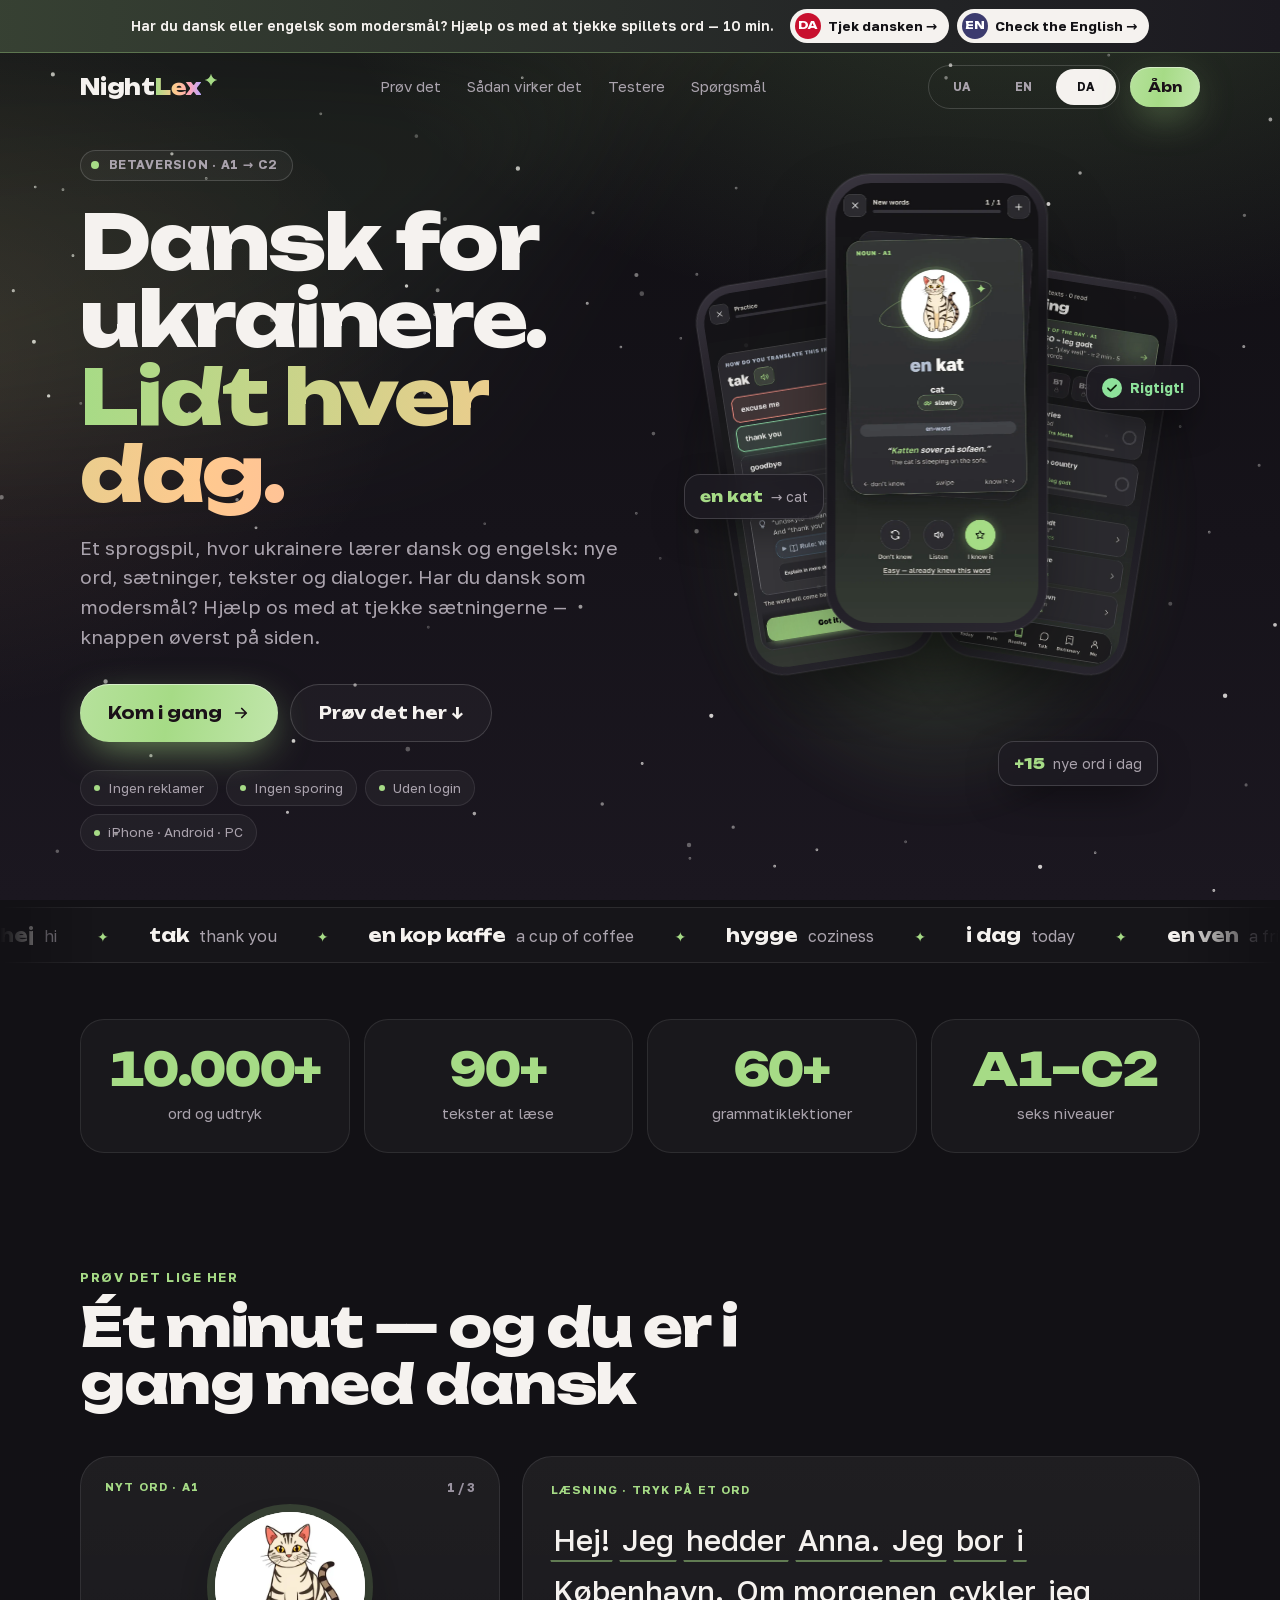
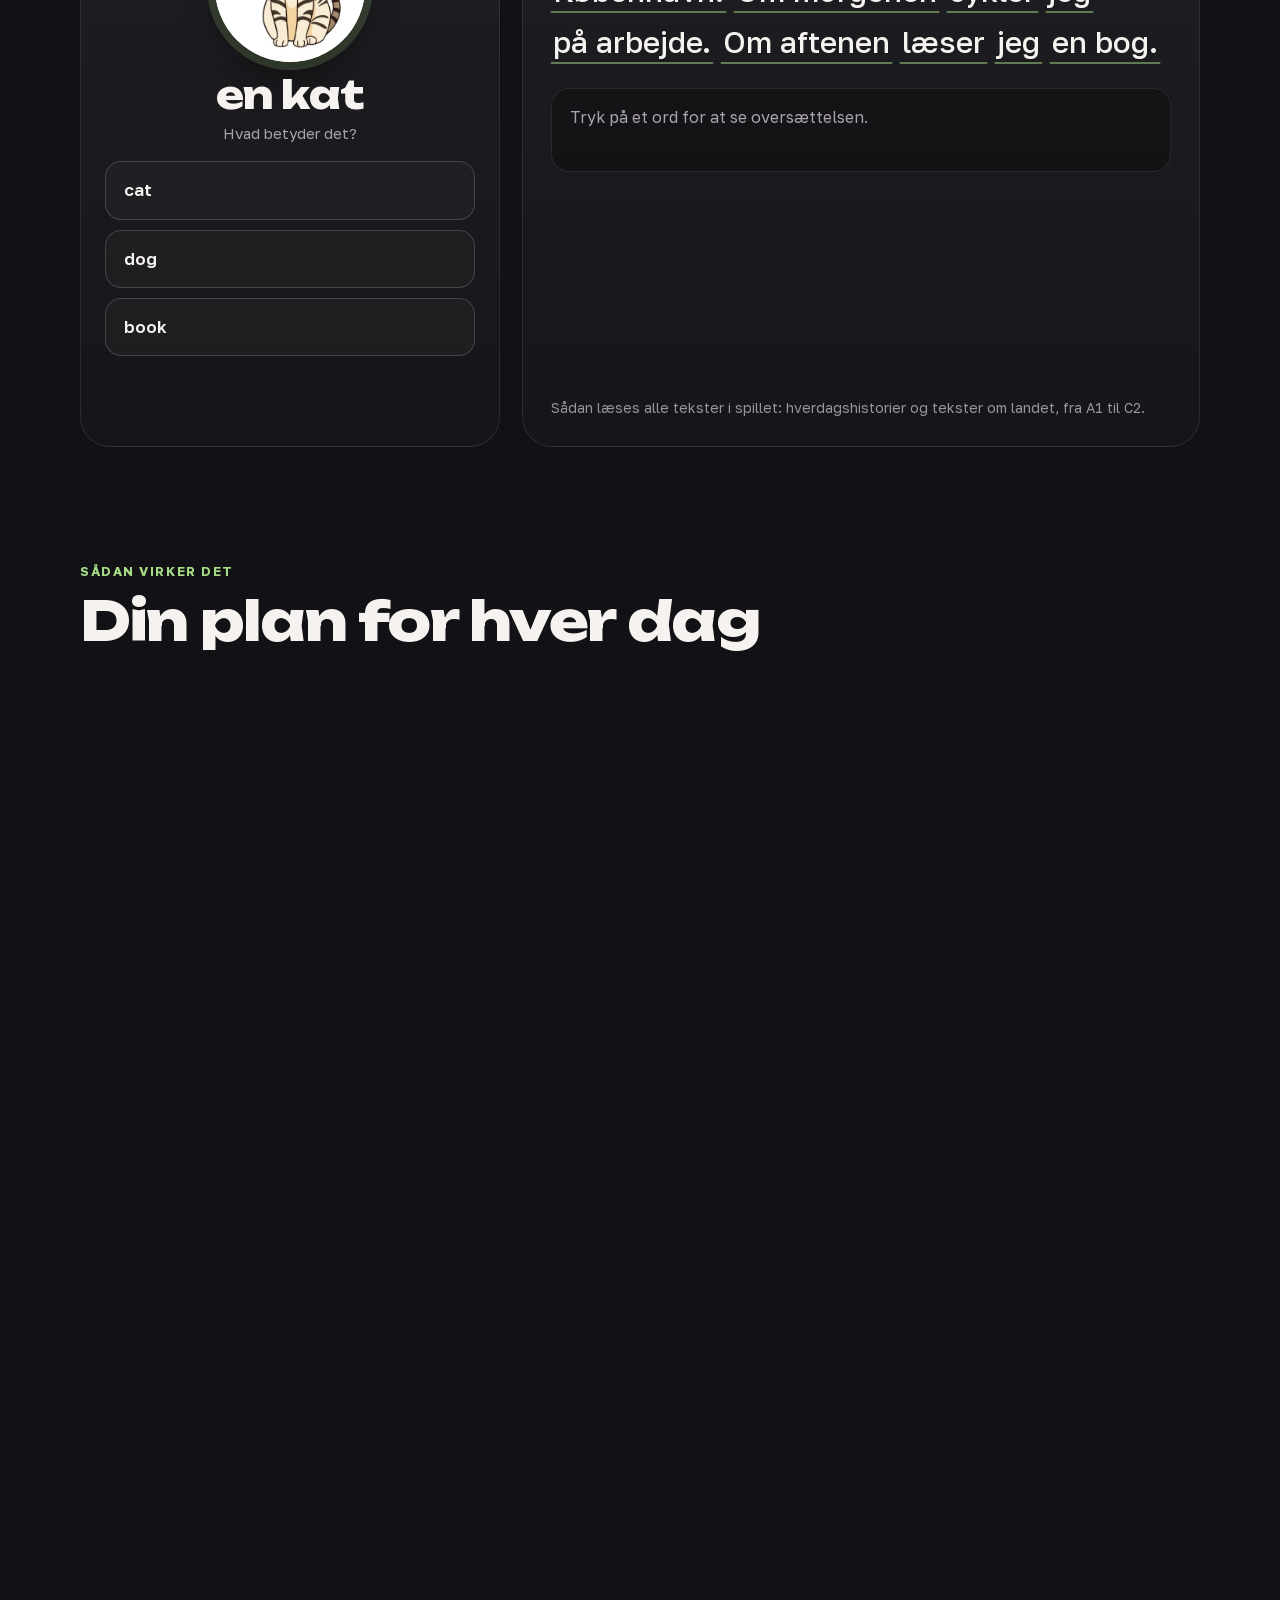
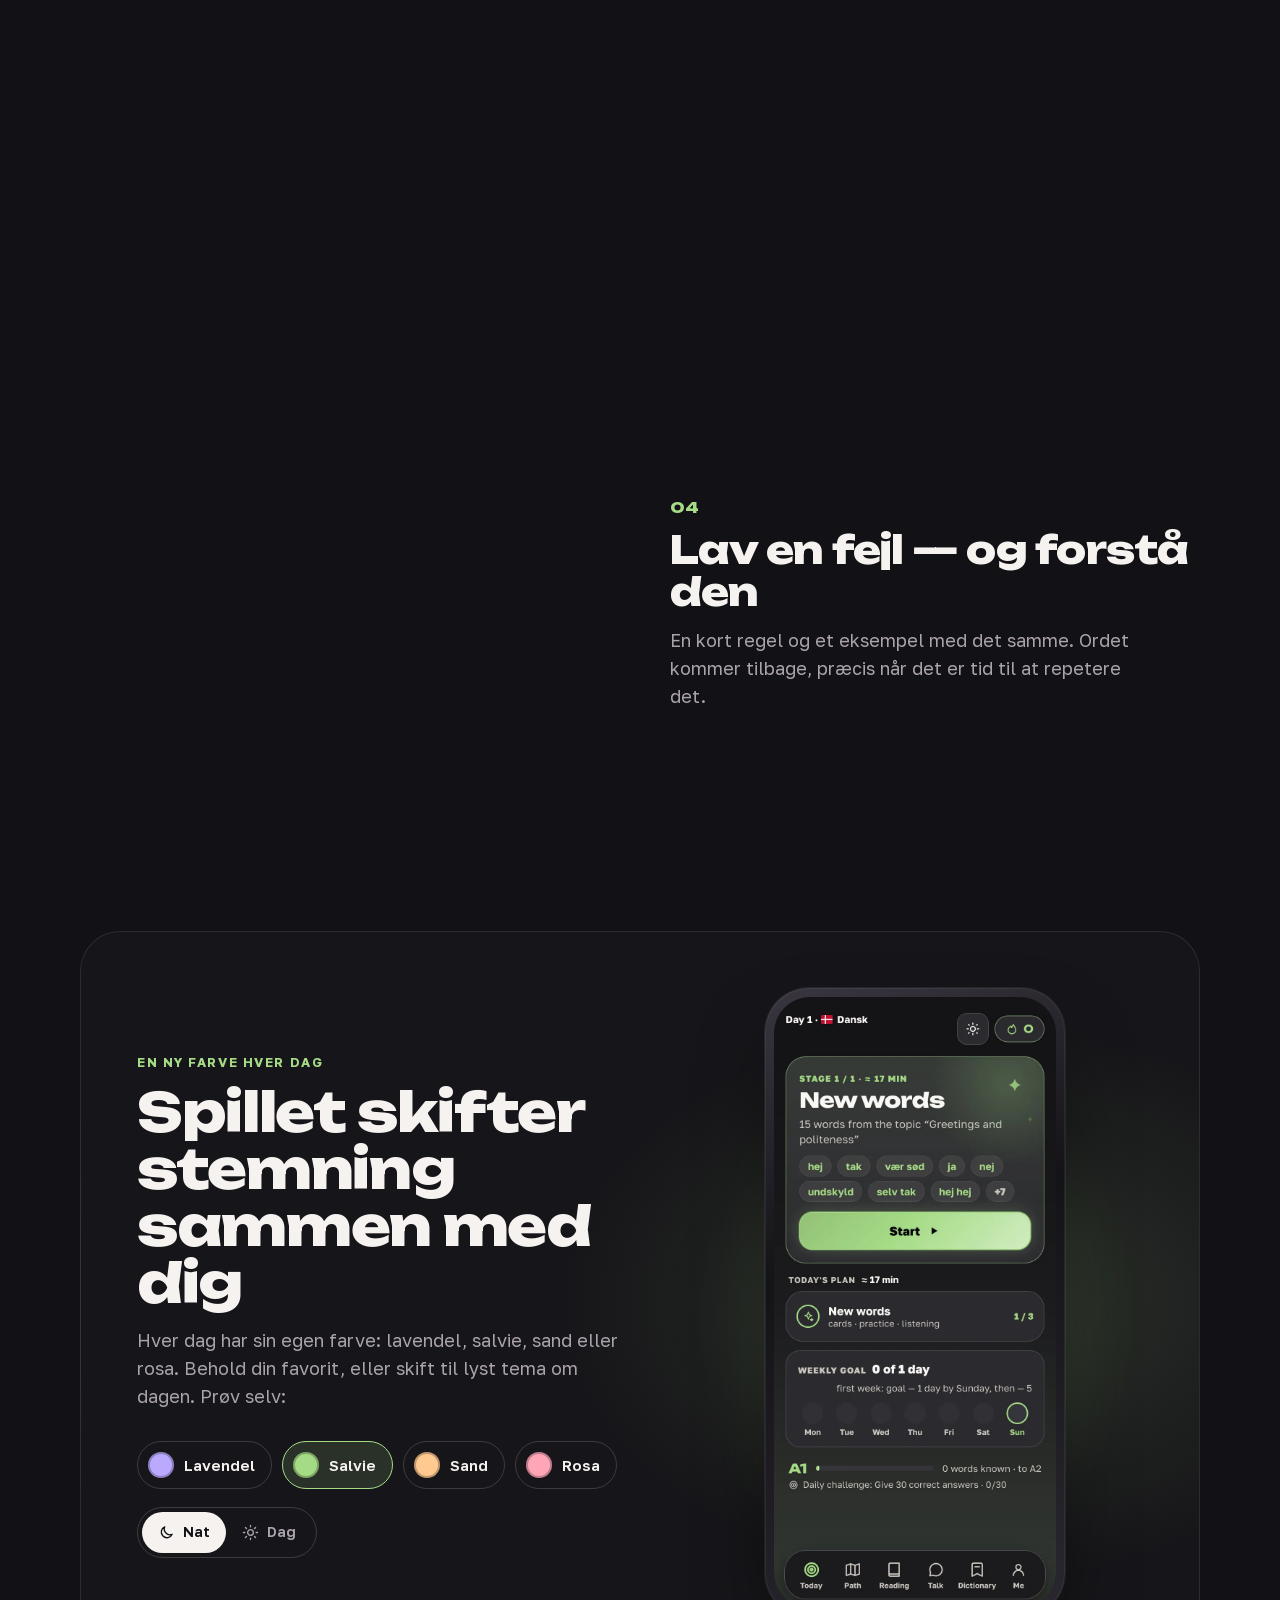
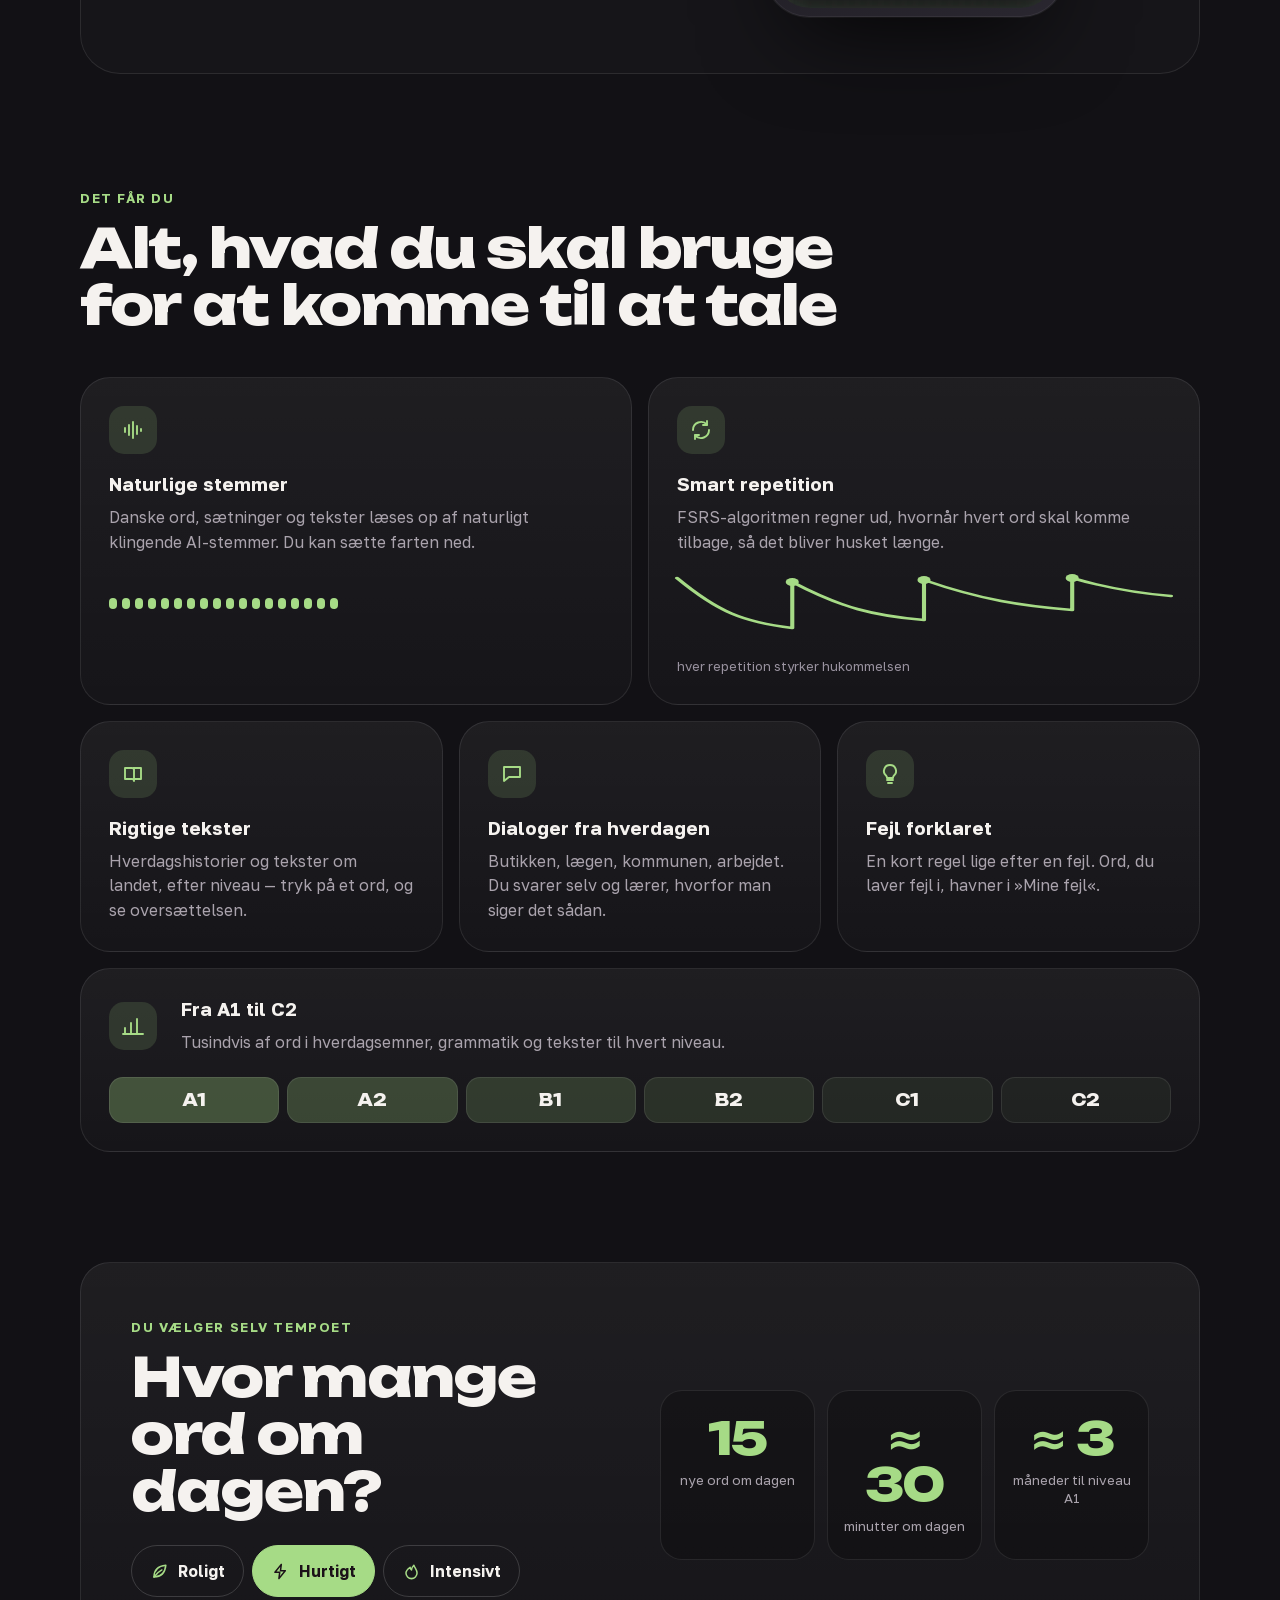
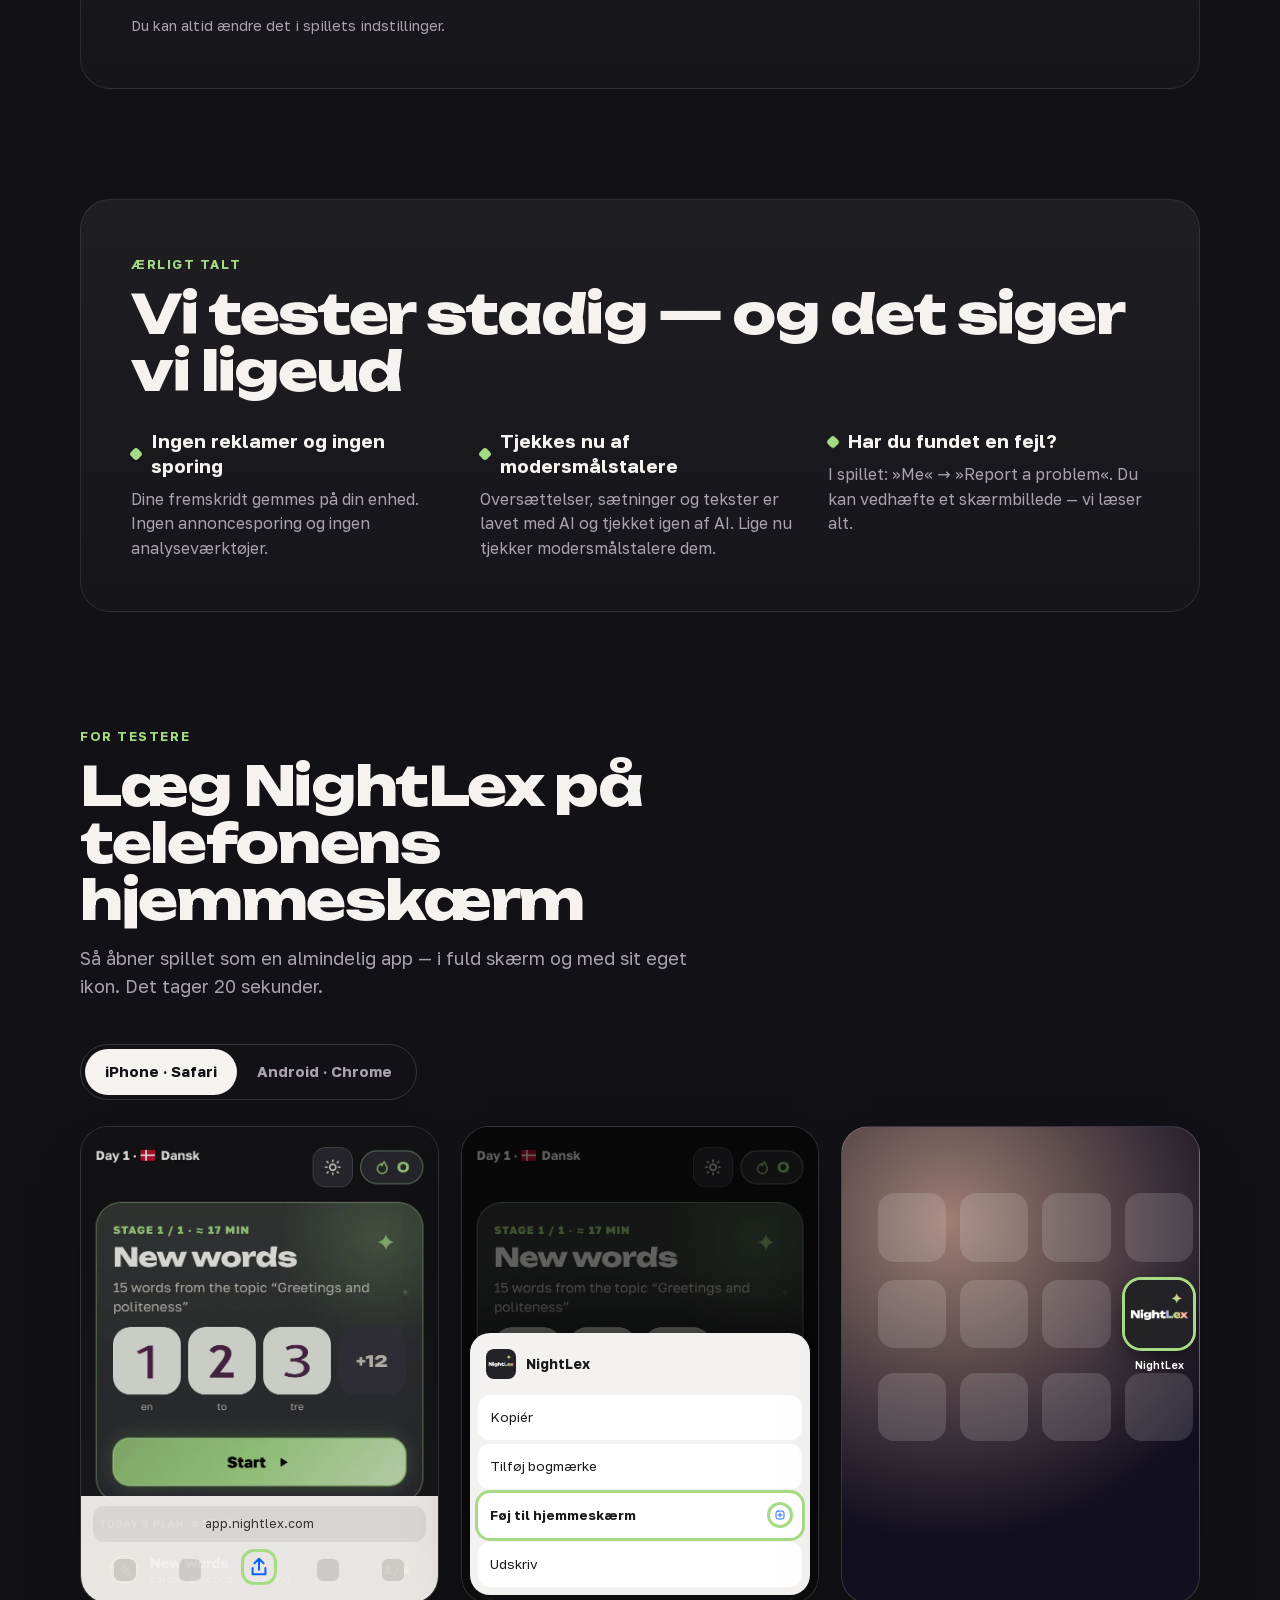
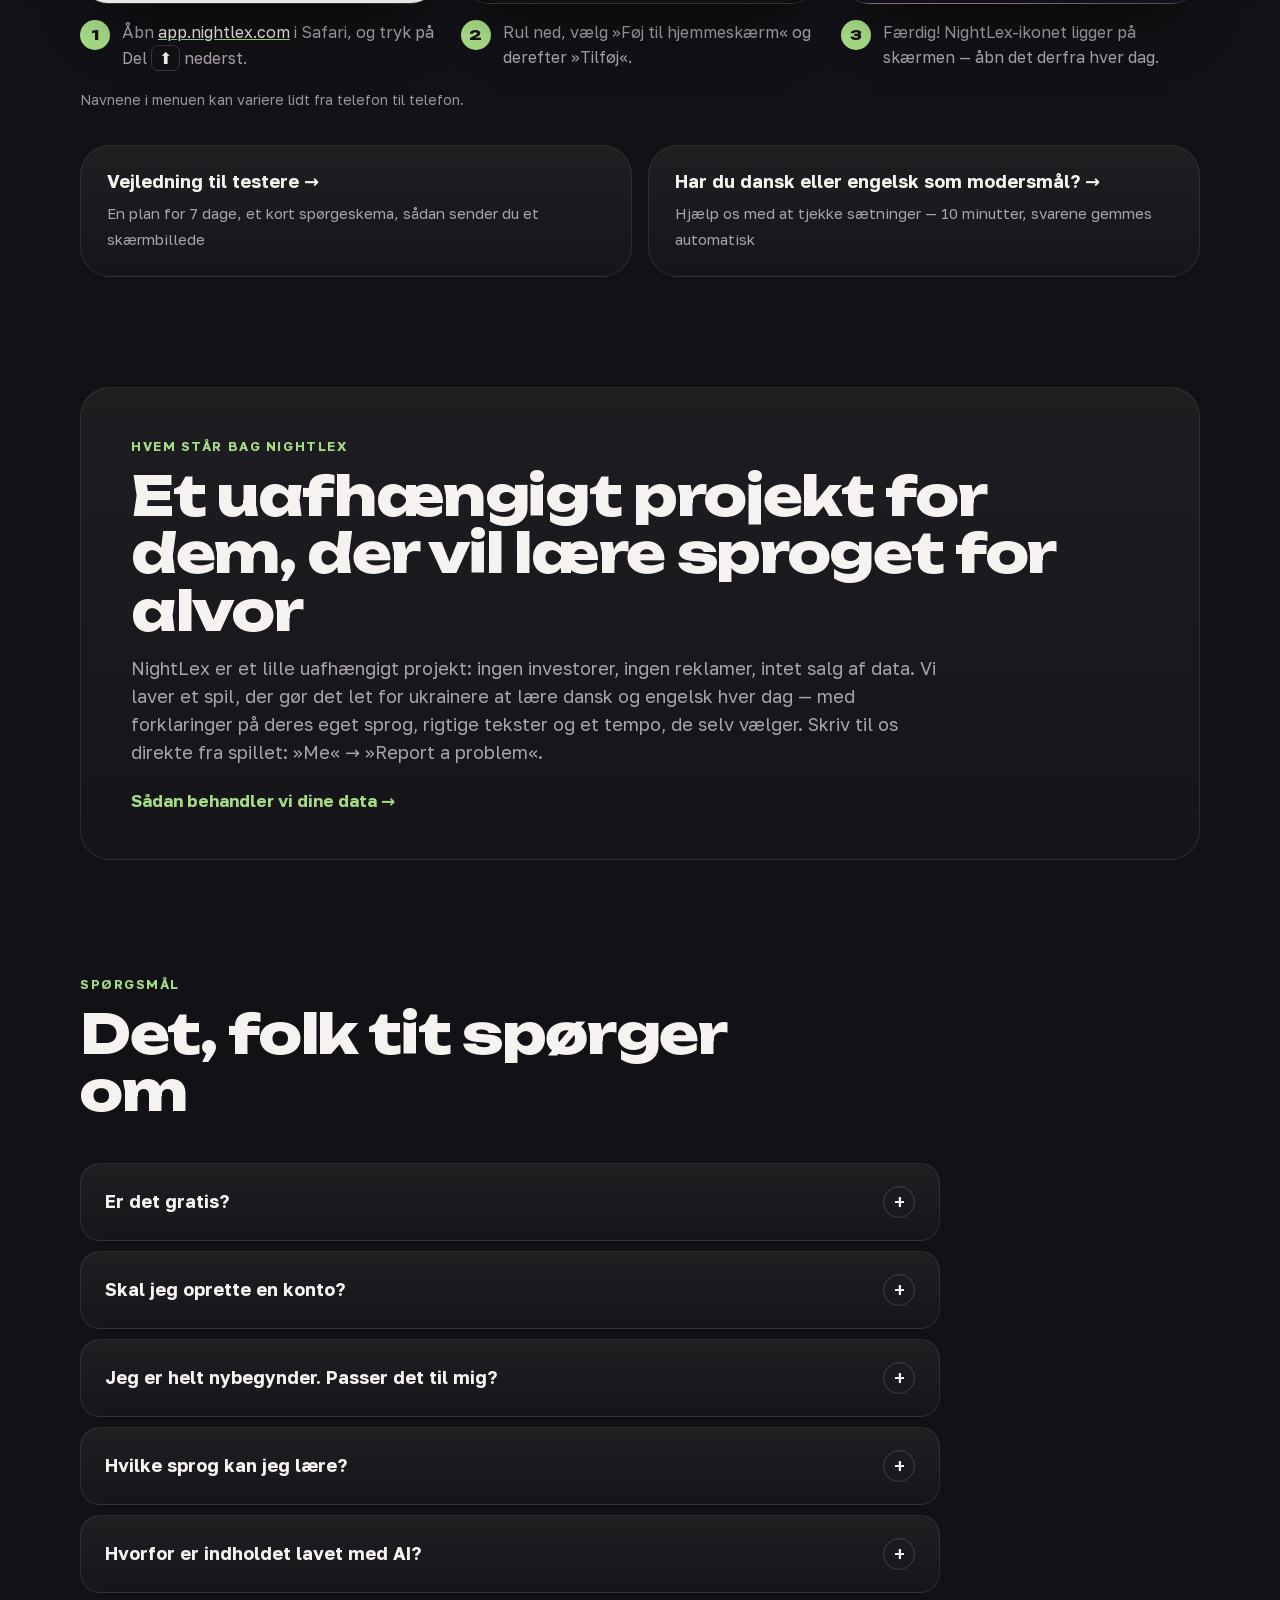
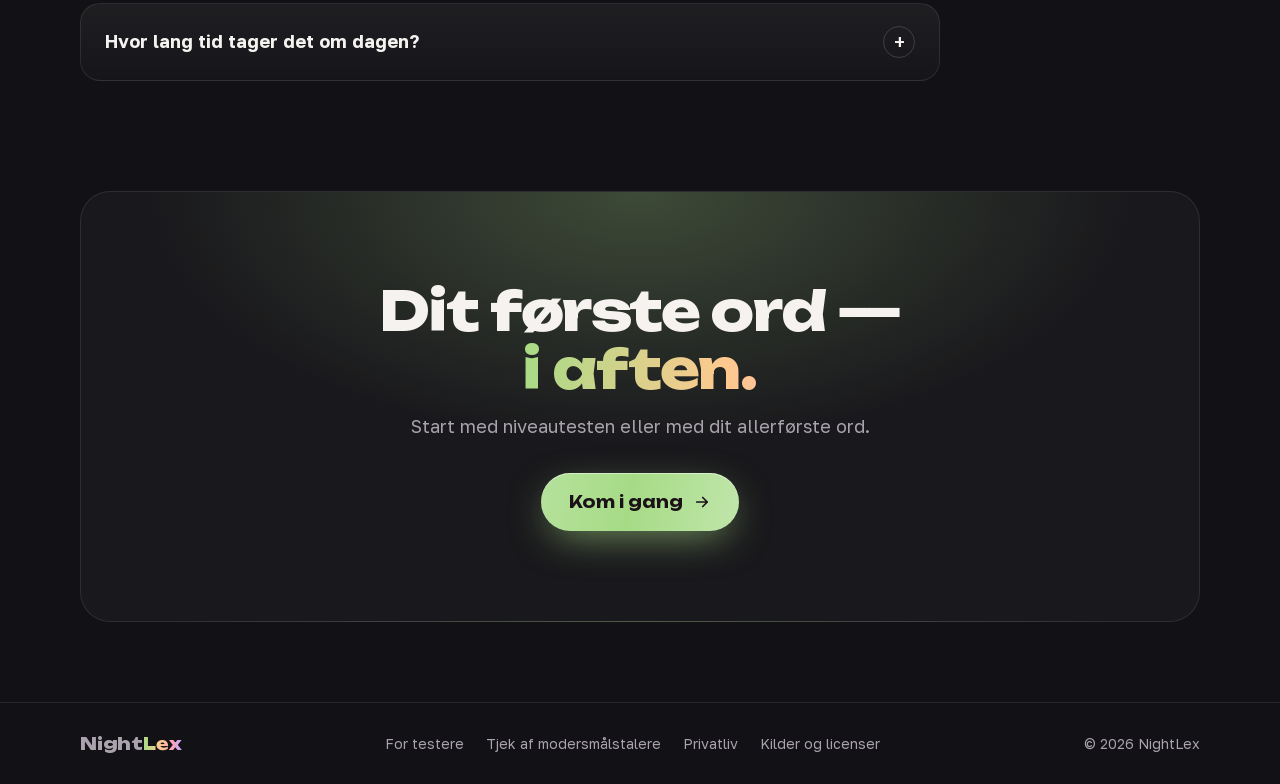
==== da/index.html @ 297da27a "Лендінг Co-Authored-By: Claude Opus 5.5 <noreply@anthropic.com>" ====
<!doctype html>
<html lang="da" data-lang="da" data-accent="rose">
<head>
<meta charset="utf-8">
<meta name="viewport" content="width=device-width,initial-scale=1,viewport-fit=cover">
<meta http-equiv="Content-Security-Policy" content="default-src 'self'; img-src 'self' data:; style-src 'self' 'unsafe-inline'; font-src 'self'; script-src 'self'; connect-src 'none'; base-uri 'none'; form-action 'none'">
<title>NightLex — dansk for ukrainere, lidt hver dag</title>
<meta name="description" content="Et sprogspil, hvor ukrainere lærer dansk og engelsk fra A1 til C2. Har du dansk som modersmål? Hjælp os med at tjekke sætningerne.">
<meta name="theme-color" content="#121115">
<link rel="icon" href="/icon-192.png">
<link rel="apple-touch-icon" href="/icon-180.png">
<link rel="preload" href="/fonts/unbounded-cyrillic.woff2" as="font" type="font/woff2" crossorigin>
<link rel="canonical" href="https://nightlex.com/da/">
<link rel="alternate" hreflang="uk" href="https://nightlex.com/">
<link rel="alternate" hreflang="en" href="https://nightlex.com/en/">
<link rel="alternate" hreflang="da" href="https://nightlex.com/da/">
<link rel="alternate" hreflang="x-default" href="https://nightlex.com/">
<meta property="og:type" content="website">
<meta property="og:url" content="https://nightlex.com/da/">
<meta property="og:site_name" content="NightLex">
<meta property="og:locale" content="da_DK">
<meta property="og:title" content="NightLex — dansk for ukrainere">
<meta property="og:description" content="Nye ord, sætninger, tekster og dialoger fra A1 til C2. Hjælp os med at tjekke dansken.">
<meta property="og:image" content="https://nightlex.com/img/og_da.png">
<meta property="og:image:width" content="1200">
<meta property="og:image:height" content="630">
<meta property="og:image:alt" content="NightLex — et sprogspil for ukrainere">
<meta name="twitter:card" content="summary_large_image">
<script type="application/ld+json">[{"@context": "https://schema.org", "@type": "SoftwareApplication", "name": "NightLex", "url": "https://app.nightlex.com/", "applicationCategory": "EducationalApplication", "operatingSystem": "iOS, Android, Windows, macOS (браузер)", "inLanguage": ["uk", "en", "da"], "description": "Гра для вивчення данської та американської англійської від A1 до C2: нові слова, речення, тексти й діалоги, розумне повторення.", "offers": {"@type": "Offer", "price": "0", "priceCurrency": "EUR"}}, {"@context": "https://schema.org", "@type": "FAQPage", "mainEntity": [{"@type": "Question", "name": "Це безкоштовно?", "acceptedAnswer": {"@type": "Answer", "text": "Так, під час тестування все безкоштовно і без реклами."}}, {"@type": "Question", "name": "Потрібна реєстрація?", "acceptedAnswer": {"@type": "Answer", "text": "Ні. Відкриваєш і вчишся — прогрес зберігається на твоєму пристрої."}}, {"@type": "Question", "name": "Я зовсім новачок. Мені підійде?", "acceptedAnswer": {"@type": "Answer", "text": "Так. Обери «Я зовсім новачок» — і почнеш з першого слова. Якщо вже щось знаєш, тест рівня зарахує знайомі слова."}}, {"@type": "Question", "name": "Які мови можна вчити?", "acceptedAnswer": {"@type": "Answer", "text": "Данську та американську англійську — з українським інтерфейсом. Данську також можна вчити з англійським інтерфейсом."}}, {"@type": "Question", "name": "Чому тексти зроблено за допомогою ШІ?", "acceptedAnswer": {"@type": "Answer", "text": "Так ми змогли підготувати тисячі слів, речень і текстів для всіх рівнів. Усе перевірено ще раз ШІ, а зараз носії мови перевіряють рядок за рядком — помилки виправляємо."}}, {"@type": "Question", "name": "Скільки часу треба на день?", "acceptedAnswer": {"@type": "Answer", "text": "Приблизно 20 хвилин у темпі «Спокійно», 30 — у «Швидко» і близько години — в «Інтенсивно». Темп можна змінити будь-коли."}}]}]</script>
<link rel="stylesheet" href="/landing.css">
</head>
<body>
<div class="sky" aria-hidden="true"><svg id="stars" width="100%" height="100%"></svg><div class="aurora"></div></div>

<div class="nstrip" role="region" aria-label="Для носіїв мови">
 <div class="wrap ns-in">
  <span class="ns-t" data-t="ns_t">Носій данської чи англійської? Допоможи перевірити слова гри — 10 хв.</span>
  <span class="ns-bs"><a class="ns-b" href="https://app.nightlex.com/check.html?lang=da" lang="da"><b>DA</b>Tjek dansken →</a><a class="ns-b en" href="https://app.nightlex.com/check.html?lang=en" lang="en"><b>EN</b>Check the English →</a></span>
 </div>
</div>

<header class="nav" id="nav">
 <div class="wrap nav-in">
  <a class="logo" href="/" aria-label="NightLex"><span>Night</span><span class="lx">Lex</span><svg viewBox="-10 -10 20 20" aria-hidden="true"><path d="M0 -9Q1.62 -1.62 9 0Q1.62 1.62 0 9Q-1.62 1.62 -9 0Q-1.62 -1.62 0 -9Z"/></svg></a>
  <nav class="links" aria-label="Розділи"><a href="#try" data-t="n1">Спробувати</a><a href="#how" data-t="n2">Як це працює</a><a href="#testers" data-t="n3">Тестувальникам</a><a href="#faq" data-t="n4">Питання</a></nav>
  <div class="nav-r">
   <div class="lang" role="group" aria-label="Мова сторінки"><button data-set="uk" aria-pressed="true">UA</button><button data-set="en" aria-pressed="false">EN</button><button data-set="da" aria-pressed="false">DA</button></div>
   <a class="btn sm main" href="https://app.nightlex.com/" data-t="open">Відкрити</a>
  </div>
 </div>
</header>

<main>
 <section class="hero wrap">
  <div class="hero-txt">
   <span class="kick"><i></i><span data-t="kick">Тестова версія · A1 → C2</span></span>
   <h1 data-t="h1" data-html>Данська й англійська.<br><span class="grad">Щодня потроху.</span></h1>
   <p class="lead" data-t="lead">Гра для українців: нові слова, речення, тексти й діалоги. Кожне слово повертається саме тоді, коли починаєш його забувати.</p>
   <div class="ctas">
    <a class="btn main big" href="https://app.nightlex.com/"><span data-t="start">Почати вчити</span><svg viewBox="0 0 24 24" aria-hidden="true"><path d="M5 12h14M13 6l6 6-6 6"/></svg></a>
    <a class="btn ghost big" href="#try" data-t="tryit">Спробувати тут ↓</a>
   </div>
   <ul class="pills" aria-label="Коротко">
    <li data-t="pl1">Без реклами</li><li data-t="pl2">Без стеження</li><li data-t="pl3">Без реєстрації</li><li data-t="pl4">iPhone · Android · ПК</li>
   </ul>
  </div>
  <div class="stage" id="stage" aria-hidden="true">
   <div class="glow"></div>
   <div class="ph ph-l"><img src="/img/exercise_rose.webp" data-ps="exercise" alt="" width="390" height="844"></div>
   <div class="ph ph-r"><img src="/img/read_rose.webp" data-ps="read" alt="" width="390" height="844"></div>
   <div class="ph ph-c"><img src="/img/card_pic_rose.webp" data-ps="card_pic" alt="" width="390" height="844"></div>
   <div class="chip c1"><b>en kat</b><span data-t="ch1">→ кіт</span></div>
   <div class="chip c2"><svg viewBox="0 0 24 24"><path d="M5 12.5l4.5 4.5L19 7.5"/></svg><span data-t="ch2">Правильно!</span></div>
   <div class="chip c3"><b>+15</b><span data-t="ch3">нових слів сьогодні</span></div>
  </div>
 </section>

 <div class="ticker" aria-hidden="true"><div class="tk-track" id="ticker"></div></div>

 <section class="wrap stats" aria-label="NightLex у цифрах">
  <div class="stat reveal"><b data-count="10000" data-suf="+">10 000+</b><span data-t="st1">слів і фраз</span></div>
  <div class="stat reveal"><b data-count="90" data-suf="+">90+</b><span data-t="st2">текстів для читання</span></div>
  <div class="stat reveal"><b data-count="60" data-suf="+">60+</b><span data-t="st3">уроків граматики</span></div>
  <div class="stat reveal"><b>A1–C2</b><span data-t="st4">шість рівнів</span></div>
 </section>

 <section class="wrap sec" id="try">
  <div class="sec-head reveal"><span class="eyebrow" data-t="e_try">Спробуй просто тут</span><h2 data-t="h_try">Одна хвилина — і ти вже вчиш данську</h2></div>
  <div class="try reveal">
   <div class="quiz" id="quiz">
    <div class="q-top"><span class="tag" data-t="q_tag">Нове слово · A1</span><span class="q-n" id="qN">1 / 3</span></div>
    <div class="q-pic"><img id="qPic" src="/img/cat.webp" alt="" width="384" height="384"></div>
    <div class="q-word" id="qWord" lang="da">en kat</div>
    <p class="q-ask" data-t="q_ask">Що це означає?</p>
    <div class="q-opts" id="qOpts"></div>
    <div class="q-fb" id="qFb" aria-live="polite"></div>
   </div>
   <div class="reader">
    <span class="tag" data-t="r_tag">Читання · торкнись слова</span>
    <p class="rd-text" id="rdText" lang="da"></p>
    <div class="rd-tip" id="rdTip" aria-live="polite"><span data-t="r_hint">Натисни будь-яке слово — побачиш переклад.</span></div>
    <p class="rd-note" data-t="r_note">У грі так читаються всі тексти: історії з життя й тексти про країну, від A1 до C2.</p>
   </div>
  </div>
 </section>

 <section class="wrap sec" id="how">
  <div class="sec-head reveal"><span class="eyebrow" data-t="e_how">Як це працює</span><h2 data-t="h_how">Твій план на кожен день</h2></div>
  <div class="story">
   <div class="story-ph"><div class="ph sticky"><img id="storyShot" src="/img/pace_rose.webp" alt="" width="390" height="844"></div></div>
   <ol class="steps">
    <li class="step" data-shot="pace"><span class="num">01</span><h3 data-t="s1">Обери рівень і темп</h3><p data-t="s1p">Короткий тест покаже, з чого почати. Темп — твій: 10, 15 або 20 нових слів на день.</p></li>
    <li class="step" data-shot="home"><span class="num">02</span><h3 data-t="s2">Відкрий план дня</h3><p data-t="s2p">Повтор, нові слова, практика, текст або діалог. Крок за кроком — не треба думати, що робити далі.</p></li>
    <li class="step" data-shot="card_pic"><span class="num">03</span><h3 data-t="s3">Вчи нові слова</h3><p data-t="s3p">Картинка, приклад у реченні й живий голос. Свайп вправо — знаю, вліво — ще ні.</p></li>
    <li class="step" data-shot="exercise"><span class="num">04</span><h3 data-t="s4">Помилився — зрозумів</h3><p data-t="s4p">Одразу коротке правило й приклад. Слово повернеться тоді, коли саме час його повторити.</p></li>
   </ol>
  </div>
  <div class="m-strip" aria-hidden="true"><img src="/img/pace_rose.webp" data-ps="pace" alt="" loading="lazy" width="390" height="844"><img src="/img/home_rose.webp" data-ps="home" alt="" loading="lazy" width="390" height="844"><img src="/img/card_pic_rose.webp" data-ps="card_pic" alt="" loading="lazy" width="390" height="844"><img src="/img/exercise_rose.webp" data-ps="exercise" alt="" loading="lazy" width="390" height="844"></div>
 </section>

 <section class="wrap sec" id="colors">
  <div class="colors reveal">
   <div class="col-txt">
    <span class="eyebrow" data-t="e_col">Щодня — новий колір</span>
    <h2 data-t="h_col">Гра змінює настрій разом із тобою</h2>
    <p class="sub" data-t="sub_col">Кожного дня — свій колір: лаванда, шавлія, пісок або троянда. Можна залишити улюблений, а вдень перемкнутися на світлу тему. Спробуй:</p>
    <div class="swatches" role="radiogroup" aria-label="Колір">
     <button class="sw" data-pal="lavender" role="radio" aria-checked="false"><i></i><span data-t="pal1">Лаванда</span></button>
     <button class="sw" data-pal="sage" role="radio" aria-checked="false"><i></i><span data-t="pal2">Шавлія</span></button>
     <button class="sw" data-pal="sand" role="radio" aria-checked="false"><i></i><span data-t="pal3">Пісок</span></button>
     <button class="sw" data-pal="rose" role="radio" aria-checked="true"><i></i><span data-t="pal4">Троянда</span></button>
    </div>
    <div class="daynight" role="group" aria-label="Тема"><button data-mode="dark" aria-pressed="true"><svg viewBox="0 0 24 24"><path d="M20 14.5A8 8 0 0 1 9.5 4a8 8 0 1 0 10.5 10.5z"/></svg><span data-t="m_dark">Ніч</span></button><button data-mode="light" aria-pressed="false"><svg viewBox="0 0 24 24"><circle cx="12" cy="12" r="4"/><path d="M12 2v2M12 20v2M4.9 4.9l1.4 1.4M17.7 17.7l1.4 1.4M2 12h2M20 12h2M4.9 19.1l1.4-1.4M17.7 6.3l1.4-1.4"/></svg><span data-t="m_light">День</span></button></div>
   </div>
   <div class="col-ph"><div class="glow"></div><div class="ph"><img id="palShot" src="/img/pal_rose.webp" alt="" width="390" height="844"></div></div>
  </div>
 </section>

 <section class="wrap sec">
  <div class="sec-head reveal"><span class="eyebrow" data-t="e_feat">Що всередині</span><h2 data-t="h_feat">Усе, щоб заговорити</h2></div>
  <div class="bento">
   <div class="tile t-voice reveal"><div class="ic"><svg viewBox="0 0 24 24"><path d="M4 10v4M8 7v10M12 4v16M16 8v8M20 11v2"/></svg></div><h3 data-t="f1">Природні голоси</h3><p data-t="f1p">Данські слова, речення й тексти озвучені природними голосами ШІ (англійська — скоро). Можна сповільнити.</p><div class="wave" aria-hidden="true"><i></i><i></i><i></i><i></i><i></i><i></i><i></i><i></i><i></i><i></i><i></i><i></i><i></i><i></i><i></i><i></i><i></i><i></i></div></div>
   <div class="tile t-fsrs reveal"><div class="ic"><svg viewBox="0 0 24 24"><path d="M4 12a8 8 0 0 1 14-5.3M20 12a8 8 0 0 1-14 5.3"/><path d="M18 3v4h-4M6 21v-4h4"/></svg></div><h3 data-t="f2">Розумне повторення</h3><p data-t="f2p">Алгоритм FSRS рахує, коли повернути кожне слово, — щоб воно запам’ятовувалось надовго.</p><div class="curve" aria-hidden="true"><svg viewBox="0 0 300 70" preserveAspectRatio="none"><path class="cv" d="M0 6 C25 40 40 50 70 56 L70 10 C100 36 120 44 150 48 L150 8 C185 28 210 34 240 38 L240 6 C265 18 285 22 300 24"/><circle cx="70" cy="10" r="4"/><circle cx="150" cy="8" r="4"/><circle cx="240" cy="6" r="4"/></svg><small data-t="f2c">повтор — і пам’ять знову повна</small></div></div>
   <div class="tile t-read reveal"><div class="ic"><svg viewBox="0 0 24 24"><path d="M4 6h7a2 2 0 0 1 2 2v11a2 2 0 0 0-2-2H4zM20 6h-7v11h7z"/></svg></div><h3 data-t="f3">Справжні тексти</h3><p data-t="f3p">Історії з життя й тексти про країну за рівнями — з перекладом під пальцем.</p></div>
   <div class="tile t-dlg reveal"><div class="ic"><svg viewBox="0 0 24 24"><path d="M4 5h16v10H9l-5 4z"/></svg></div><h3 data-t="f4">Діалоги з життя</h3><p data-t="f4p">Магазин, лікар, комуна, робота. Відповідаєш сам — і дізнаєшся, чому саме так.</p></div>
   <div class="tile t-mist reveal"><div class="ic"><svg viewBox="0 0 24 24"><path d="M9 18h6M10 21h4M12 3a6 6 0 0 0-4 10.5c.6.6 1 1.4 1 2.5h6c0-1.1.4-1.9 1-2.5A6 6 0 0 0 12 3z"/></svg></div><h3 data-t="f5">Пояснення помилок</h3><p data-t="f5p">Коротке правило одразу після помилки. Слова з помилками — у «Мої помилки».</p></div>
   <div class="tile t-lv reveal"><div class="ic"><svg viewBox="0 0 24 24"><path d="M4 20V14M10 20V9M16 20V5M22 20H2"/></svg></div><h3 data-t="f6">Від A1 до C2</h3><p data-t="f6p">Тисячі слів за темами життя, граматика й тексти на кожен рівень.</p><div class="lvls" aria-hidden="true"><b>A1</b><b>A2</b><b>B1</b><b>B2</b><b>C1</b><b>C2</b></div></div>
  </div>
 </section>

 <section class="wrap sec" id="pace">
  <div class="pace-box reveal">
   <div>
    <span class="eyebrow" data-t="e_pace">Темп обираєш сам</span>
    <h2 data-t="h_pace">Скільки слів на день?</h2>
    <div class="seg" role="radiogroup" aria-label="Темп">
     <button data-n="10" role="radio" aria-checked="false"><svg viewBox="0 0 24 24"><path d="M5 19c0-8 5-14 15-15-1 10-7 15-15 15z"/><path d="M5 19c3-4 6-7 10-9"/></svg><span data-t="p1">Спокійно</span></button>
     <button data-n="15" role="radio" aria-checked="true"><svg viewBox="0 0 24 24"><path d="M13 3L5 13h6l-1 8 8-10h-6z"/></svg><span data-t="p2">Швидко</span></button>
     <button data-n="20" role="radio" aria-checked="false"><svg viewBox="0 0 24 24"><path d="M12 21a7 7 0 0 0 7-7c0-4-3-6.5-4-10-2 2-3 3.5-3 6-1-1-1.5-2-1.7-3.3C7.5 8.6 5 11 5 14a7 7 0 0 0 7 7z"/></svg><span data-t="p3">Інтенсивно</span></button>
    </div>
    <p class="sub small" data-t="pace_note">Змінити можна будь-коли в налаштуваннях гри.</p>
   </div>
   <div class="pace-out" aria-live="polite">
    <div class="po"><b id="pN">15</b><span data-t="po1">нових слів на день</span></div>
    <div class="po"><b id="pT">≈ 30</b><span data-t="po2">хвилин на день</span></div>
    <div class="po"><b id="pM">≈ 3</b><span data-t="po3">місяці на рівень A1</span></div>
   </div>
  </div>
 </section>

 <section class="wrap sec">
  <div class="honest reveal">
   <span class="eyebrow" data-t="e_hon">Чесно</span>
   <h2 data-t="h_hon">Ми ще тестуємо — і кажемо про це прямо</h2>
   <div class="hon-grid">
    <div><h3 data-t="h1c">Без реклами й стеження</h3><p data-t="h1cp">Прогрес зберігається на твоєму пристрої. Жодних рекламних трекерів і аналітики.</p></div>
    <div><h3 data-t="h2c">Зараз перевіряють носії</h3><p data-t="h2cp">Переклади, речення й тексти підготовлено за допомогою ШІ й перевірено ще раз ШІ. Зараз їх перевіряють носії мови.</p></div>
    <div><h3 data-t="h3c">Помітив помилку?</h3><p data-t="h3cp">У грі: «Я» → «Повідомити про проблему». Можна додати знімок екрана — ми все читаємо.</p></div>
   </div>
  </div>
 </section>

 <section class="wrap sec" id="testers">
  <div class="sec-head reveal"><span class="eyebrow" data-t="e_tst">Тестувальникам</span><h2 data-t="h_tst">Постав NightLex на екран телефона</h2><p class="sub" data-t="sub_tst">Тоді гра відкривається як звичайний застосунок — на весь екран, з іконкою. Це займає 20 секунд.</p></div>
  <div class="os-tabs reveal" role="tablist">
   <button role="tab" id="tab-ios" aria-selected="true" aria-controls="pane-ios">iPhone · Safari</button>
   <button role="tab" id="tab-and" aria-selected="false" aria-controls="pane-and">Android · Chrome</button>
  </div>
  <div class="os-pane" id="pane-ios" role="tabpanel" aria-labelledby="tab-ios">
   <div class="inst">
    <figure><div class="mini">
      <div class="m-body m-app"><img src="/img/home_rose.webp" data-ps="home" alt=""></div>
      <div class="m-tool"><span class="m-url">app.nightlex.com</span><div class="m-icons"><i></i><i></i><i class="hl"><svg viewBox="0 0 24 24"><path d="M12 3v12M7 8l5-5 5 5M5 13v7h14v-7"/></svg></i><i></i><i></i></div></div>
     </div><figcaption><b>1</b><span data-t="i1" data-html>Відкрий <u>app.nightlex.com</u> у Safari і натисни «Поділитися» <span class="kbd">⬆︎</span> внизу.</span></figcaption></figure>
    <figure><div class="mini">
      <div class="m-body m-app m-dim"><img src="/img/home_rose.webp" data-ps="home" alt=""></div>
      <div class="m-sheet"><div class="ms-head"><img src="/icon-180.png" alt=""><span>NightLex</span></div><div class="ms-row"><span data-t="ms1">Копіювати</span></div><div class="ms-row"><span data-t="ms2">Додати закладку</span></div><div class="ms-row hl"><span data-t="ms3">На екран «Додому»</span><svg viewBox="0 0 24 24"><rect x="4" y="4" width="16" height="16" rx="4"/><path d="M12 8v8M8 12h8"/></svg></div><div class="ms-row"><span data-t="ms4">Друкувати</span></div></div>
     </div><figcaption><b>2</b><span data-t="i2">Прогорни список, обери «На екран "Додому"», потім «Додати».</span></figcaption></figure>
    <figure><div class="mini m-home">
      <div class="hs"><i></i><i></i><i></i><i></i><i></i><i></i><i></i><i class="nx"><img src="/icon-180.png" alt=""><span>NightLex</span></i><i></i><i></i><i></i><i></i></div>
     </div><figcaption><b>3</b><span data-t="i3">Готово! Іконка NightLex на екрані — відкривай звідти щодня.</span></figcaption></figure>
   </div>
  </div>
  <div class="os-pane" id="pane-and" role="tabpanel" aria-labelledby="tab-and" hidden>
   <div class="inst">
    <figure><div class="mini">
      <div class="m-chrome"><span class="m-url">app.nightlex.com</span><i class="hl dots"><svg viewBox="0 0 24 24"><circle cx="12" cy="5" r="1.8"/><circle cx="12" cy="12" r="1.8"/><circle cx="12" cy="19" r="1.8"/></svg></i></div>
      <div class="m-body m-app"><img src="/img/home_rose.webp" data-ps="home" alt=""></div>
     </div><figcaption><b>1</b><span data-t="a1" data-html>Відкрий <u>app.nightlex.com</u> у Chrome і натисни меню <span class="kbd">⋮</span> угорі праворуч.</span></figcaption></figure>
    <figure><div class="mini">
      <div class="m-chrome"><span class="m-url">app.nightlex.com</span><i class="dots"><svg viewBox="0 0 24 24"><circle cx="12" cy="5" r="1.8"/><circle cx="12" cy="12" r="1.8"/><circle cx="12" cy="19" r="1.8"/></svg></i></div>
      <div class="m-body m-app m-dim"><img src="/img/home_rose.webp" data-ps="home" alt=""></div>
      <div class="m-menu"><div class="ms-row"><span data-t="am1">Нова вкладка</span></div><div class="ms-row"><span data-t="am2">Історія</span></div><div class="ms-row hl"><span data-t="am3">Додати на головний екран</span></div><div class="ms-row"><span data-t="am4">Налаштування</span></div></div>
     </div><figcaption><b>2</b><span data-t="a2">Обери «Додати на головний екран» (або «Установити застосунок»), потім «Додати».</span></figcaption></figure>
    <figure><div class="mini m-home">
      <div class="hs"><i></i><i></i><i></i><i></i><i></i><i></i><i></i><i class="nx"><img src="/icon-180.png" alt=""><span>NightLex</span></i><i></i><i></i><i></i><i></i></div>
     </div><figcaption><b>3</b><span data-t="a3">Готово! Відкривай NightLex з головного екрана.</span></figcaption></figure>
   </div>
  </div>
  <p class="note-c" data-t="inst_note">Назви пунктів можуть трохи відрізнятися залежно від версії телефона.</p>
  <div class="tst-links reveal">
   <a class="tl" href="https://app.nightlex.com/test.html"><b data-t="tl1">Інструкція для тестувальників →</b><span data-t="tl1p">План на 7 днів, анкета, як надіслати знімок екрана</span></a>
   <a class="tl" href="https://app.nightlex.com/check.html"><b data-t="tl2">Ти носій данської чи англійської? →</b><span data-t="tl2p">Допоможи перевірити речення — 10 хвилин, відповіді зберігаються самі</span></a>
  </div>
 </section>

 <section class="wrap sec" id="about">
  <div class="about reveal">
   <span class="eyebrow" data-t="e_ab">Хто робить NightLex</span>
   <h2 data-t="h_ab">Незалежний проєкт для тих, хто вчить мову по-справжньому</h2>
   <p class="sub" data-t="p_ab">NightLex — невеликий незалежний проєкт: без інвесторів, реклами й продажу даних. Ми робимо гру, у якій українцям зручно вчити данську та англійську щодня — з поясненнями рідною мовою, справжніми текстами й темпом, який обираєш сам. Пиши нам прямо з гри: «Я» → «Повідомити про проблему».</p>
   <a class="ab-link" href="/privacy.html" data-t="ab_priv">Як ми поводимося з даними →</a>
  </div>
 </section>

 <section class="wrap sec" id="faq">
  <div class="sec-head reveal"><span class="eyebrow" data-t="e_faq">Питання</span><h2 data-t="h_faq">Що зазвичай питають</h2></div>
  <div class="faq reveal">
   <details><summary data-t="q1">Це безкоштовно?</summary><p data-t="a1x">Так, під час тестування все безкоштовно і без реклами.</p></details>
   <details><summary data-t="q2">Потрібна реєстрація?</summary><p data-t="a2x">Ні. Відкриваєш і вчишся — прогрес зберігається на твоєму пристрої.</p></details>
   <details><summary data-t="q3">Я зовсім новачок. Мені підійде?</summary><p data-t="a3x">Так. Обери «Я зовсім новачок» — і почнеш з першого слова. Якщо вже щось знаєш, тест рівня зарахує знайомі слова.</p></details>
   <details><summary data-t="q4">Які мови можна вчити?</summary><p data-t="a4x">Данську та американську англійську — з українським інтерфейсом. Данську також можна вчити з англійським інтерфейсом.</p></details>
   <details><summary data-t="q5">Чому тексти зроблено за допомогою ШІ?</summary><p data-t="a5x">Так ми змогли підготувати тисячі слів, речень і текстів для всіх рівнів. Усе перевірено ще раз ШІ, а зараз носії мови перевіряють рядок за рядком — помилки виправляємо.</p></details>
   <details><summary data-t="q6">Скільки часу треба на день?</summary><p data-t="a6x">Приблизно 20 хвилин у темпі «Спокійно», 30 — у «Швидко» і близько години — в «Інтенсивно». Темп можна змінити будь-коли.</p></details>
  </div>
 </section>

 <section class="wrap">
  <div class="final reveal">
   <h2 data-t="h_final" data-html>Перше слово —<br><span class="grad">сьогодні ввечері.</span></h2>
   <p class="sub" data-t="sub_final">Почни з тесту рівня або з першого слова.</p>
   <a class="btn main big" href="https://app.nightlex.com/"><span data-t="start">Почати вчити</span><svg viewBox="0 0 24 24" aria-hidden="true"><path d="M5 12h14M13 6l6 6-6 6"/></svg></a>
  </div>
 </section>
</main>

<footer>
 <div class="wrap foot">
  <a class="logo sm" href="/" aria-label="NightLex"><span>Night</span><span class="lx">Lex</span></a>
  <nav><a href="https://app.nightlex.com/test.html" data-t="ft1">Для тестувальників</a><a href="https://app.nightlex.com/check.html" data-t="ft2">Перевірка носіями</a><a href="/privacy.html" data-t="ft4">Приватність</a><a href="/credits.html" data-t="ft3">Джерела й ліцензії</a></nav>
  <span class="copy">© 2026 NightLex</span>
 </div>
</footer>
<a class="m-cta btn main" id="mCta" href="https://app.nightlex.com/"><span data-t="start">Почати вчити</span><svg viewBox="0 0 24 24" aria-hidden="true"><path d="M5 12h14M13 6l6 6-6 6"/></svg></a>
<script src="/landing.js"></script>
</body>
</html>
---- landing.css ----
@font-face{font-family:'Golos Text';font-weight:400 800;font-display:swap;src:url(fonts/golos-text-cyrillic.woff2) format('woff2');unicode-range:U+0301,U+0400-045F,U+0490-0491,U+04B0-04B1,U+2116}
@font-face{font-family:'Golos Text';font-weight:400 800;font-display:swap;src:url(fonts/golos-text-latin-ext.woff2) format('woff2');unicode-range:U+0100-02BA,U+02BD-02C5,U+02C7-02CC,U+02CE-02D7,U+02DD-02FF,U+0304,U+0308,U+0329,U+1D00-1DBF,U+1E00-1E9F,U+1EF2-1EFF,U+2020,U+20A0-20AB,U+20AD-20C4,U+2113,U+2C60-2C7F,U+A720-A7FF}
@font-face{font-family:'Golos Text';font-weight:400 800;font-display:swap;src:url(fonts/golos-text-latin.woff2) format('woff2');unicode-range:U+0000-00FF,U+0131,U+0152-0153,U+02BB-02BC,U+02C6,U+02DA,U+02DC,U+0304,U+0308,U+0329,U+2000-206F,U+20AC,U+2122,U+2191,U+2193,U+2212,U+2215,U+FEFF,U+FFFD}
@font-face{font-family:'Unbounded';font-weight:600 800;font-display:swap;src:url(fonts/unbounded-cyrillic.woff2) format('woff2');unicode-range:U+0301,U+0400-045F,U+0490-0491,U+04B0-04B1,U+2116}
@font-face{font-family:'Unbounded';font-weight:600 800;font-display:swap;src:url(fonts/unbounded-latin-ext.woff2) format('woff2');unicode-range:U+0100-02BA,U+02BD-02C5,U+02C7-02CC,U+02CE-02D7,U+02DD-02FF,U+0304,U+0308,U+0329,U+1D00-1DBF,U+1E00-1E9F,U+1EF2-1EFF,U+2020,U+20A0-20AB,U+20AD-20C4,U+2113,U+2C60-2C7F,U+A720-A7FF}
@font-face{font-family:'Unbounded';font-weight:600 800;font-display:swap;src:url(fonts/unbounded-latin.woff2) format('woff2');unicode-range:U+0000-00FF,U+0131,U+0152-0153,U+02BB-02BC,U+02C6,U+02DA,U+02DC,U+0304,U+0308,U+0329,U+2000-206F,U+20AC,U+2122,U+2191,U+2193,U+2212,U+2215,U+FEFF,U+FFFD}

/* кольори дня — ті самі, що в грі; акцент сторінки змінюється щодня (landing.js) і в блоці «Щодня — новий колір» */
:root{--bg:#121115;--bg2:#19171d;--s1:#211f26;--s2:#2a2730;--line:rgba(255,255,255,.09);--line2:rgba(255,255,255,.16);--tx:#f5f2ef;--mut:#aaa3ad;--mut2:#7e7782;
 --a:#FFA5B8;--a2:#BBA8FF;--a3:#A6DB86;--a4:#FFC98F;--ok:#8EE29B;--bad:#FF8B8B;
 --disp:'Unbounded',system-ui,sans-serif;--body:'Golos Text',system-ui,-apple-system,'Segoe UI',sans-serif;color-scheme:dark}
:root[data-accent="lavender"]{--a:#BBA8FF;--a2:#A6DB86;--a3:#FFC98F;--a4:#FFA5B8}
:root[data-accent="sage"]{--a:#A6DB86;--a2:#FFC98F;--a3:#FFA5B8;--a4:#BBA8FF}
:root[data-accent="sand"]{--a:#FFC98F;--a2:#FFA5B8;--a3:#BBA8FF;--a4:#A6DB86}
:root[data-accent="rose"]{--a:#FFA5B8;--a2:#BBA8FF;--a3:#A6DB86;--a4:#FFC98F}
*{box-sizing:border-box}
html{-webkit-text-size-adjust:100%;scroll-behavior:smooth;scroll-padding-top:84px}
body{margin:0;background:var(--bg);color:var(--tx);font:17px/1.55 var(--body);overflow-x:hidden;-webkit-font-smoothing:antialiased}
a{color:inherit}
img{max-width:100%}
.wrap{max-width:1160px;margin:0 auto;padding:0 20px}
svg{fill:none;stroke:currentColor;stroke-width:1.9;stroke-linecap:round;stroke-linejoin:round}
:focus-visible{outline:2px solid var(--a);outline-offset:3px;border-radius:8px}

/* НІЧНЕ НЕБО ПОЗАДУ */
.sky{position:fixed;inset:0;z-index:-1;overflow:hidden;background:radial-gradient(1200px 700px at 80% -10%,color-mix(in srgb,var(--a) 20%,transparent),transparent 60%),radial-gradient(900px 600px at -10% 40%,color-mix(in srgb,var(--a2) 12%,transparent),transparent 60%),linear-gradient(180deg,#0f0e12,#16131a 60%,#1b1720);transition:background .8s}
#stars circle{fill:#fff;animation:tw var(--d,4s) ease-in-out infinite;animation-delay:var(--dl,0s)}
@keyframes tw{0%,100%{opacity:var(--o,.6)}50%{opacity:.12}}
.aurora{position:absolute;left:-20%;right:-20%;top:-30%;height:80%;background:conic-gradient(from 200deg at 50% 50%,transparent,color-mix(in srgb,var(--a) 16%,transparent),transparent 30%,color-mix(in srgb,var(--a2) 12%,transparent),transparent 60%);filter:blur(60px);opacity:.6;animation:aur 22s ease-in-out infinite alternate}
@keyframes aur{to{transform:translateX(8%) rotate(8deg)}}

/* НАВІГАЦІЯ */
.nav{position:sticky;top:0;z-index:20;transition:background .3s,border-color .3s;border-bottom:1px solid transparent;padding-top:env(safe-area-inset-top)}
.nav.solid{background:rgba(18,17,21,.78);-webkit-backdrop-filter:saturate(1.4) blur(14px);backdrop-filter:saturate(1.4) blur(14px);border-color:var(--line)}
.nav-in{display:flex;align-items:center;justify-content:space-between;gap:16px;height:68px}
.logo{display:inline-flex;align-items:center;font:800 21px/1 var(--disp);text-decoration:none;letter-spacing:-.01em}
.logo.sm{font-size:17px}
.lx{background:linear-gradient(90deg,var(--a),var(--a2) 45%,var(--a3) 75%,var(--a4));-webkit-background-clip:text;background-clip:text;color:transparent}
.logo svg{width:14px;height:14px;margin:-14px 0 0 3px;fill:var(--a);stroke:none}
.links{display:flex;gap:26px;font-size:15px;color:var(--mut)}
.links a{text-decoration:none}.links a:hover{color:var(--tx)}
.nav-r{display:flex;align-items:center;gap:10px}
.lang{display:flex;gap:2px;padding:3px;border:1px solid var(--line2);border-radius:999px}
.lang button{all:unset;cursor:pointer;padding:6px 10px;border-radius:999px;font:700 12px/1 var(--body);color:var(--mut)}
.lang button[aria-pressed="true"]{background:var(--tx);color:var(--bg)}

/* КНОПКИ */
.btn{display:inline-flex;align-items:center;justify-content:center;gap:10px;border-radius:999px;font:700 15px/1 var(--disp);text-decoration:none;white-space:nowrap;transition:transform .2s,box-shadow .2s,background .3s}
.btn.sm{height:40px;padding:0 18px;font-size:13px}
.btn.big{height:58px;padding:0 28px;font-size:16px}
.btn.main{background:linear-gradient(100deg,color-mix(in srgb,var(--a) 82%,#fff),var(--a) 45%,color-mix(in srgb,var(--a) 70%,#fff));color:#1b1118;box-shadow:0 12px 40px -10px color-mix(in srgb,var(--a) 70%,transparent),inset 0 1px 0 rgba(255,255,255,.5)}
.btn.main:hover{transform:translateY(-2px);box-shadow:0 18px 50px -10px color-mix(in srgb,var(--a) 80%,transparent),inset 0 1px 0 rgba(255,255,255,.5)}
.btn.ghost{border:1.5px solid var(--line2);color:var(--tx);background:rgba(255,255,255,.03)}
.btn.ghost:hover{background:rgba(255,255,255,.07)}
.btn svg{width:18px;height:18px;stroke-width:2.3}

/* ПЕРШИЙ ЕКРАН */
.hero{overflow-x:clip;display:grid;grid-template-columns:1.05fr 1fr;gap:40px;align-items:center;min-height:calc(100svh - 68px);padding-top:24px;padding-bottom:56px}
.kick{display:inline-flex;align-items:center;gap:10px;padding:8px 14px 8px 10px;border-radius:999px;border:1px solid var(--line2);background:rgba(255,255,255,.04);font:700 12.5px/1 var(--body);letter-spacing:.06em;text-transform:uppercase;color:var(--mut)}
.kick i{width:8px;height:8px;border-radius:50%;background:var(--a3);box-shadow:0 0 0 0 color-mix(in srgb,var(--a3) 60%,transparent);animation:pulse 2.4s infinite}
@keyframes pulse{70%{box-shadow:0 0 0 9px transparent}100%{box-shadow:0 0 0 0 transparent}}
h1{font:800 clamp(38px,6.2vw,76px)/1.02 var(--disp);letter-spacing:-.03em;margin:22px 0 20px}
.grad{background:linear-gradient(95deg,var(--a),var(--a2) 35%,var(--a3) 65%,var(--a4),var(--a));background-size:250% 100%;-webkit-background-clip:text;background-clip:text;color:transparent;animation:shine 9s linear infinite}
@keyframes shine{to{background-position:-250% 0}}
.lead{font-size:clamp(17px,1.5vw,20px);color:var(--mut);max-width:31em;margin:0 0 32px}
.ctas{display:flex;flex-wrap:wrap;gap:12px}
.pills{list-style:none;display:flex;flex-wrap:wrap;gap:8px;padding:0;margin:28px 0 0}
.pills li{display:inline-flex;align-items:center;gap:8px;padding:7px 13px;border-radius:999px;background:rgba(255,255,255,.04);border:1px solid var(--line);font-size:13.5px;color:var(--mut)}
.pills li::before{content:"";width:6px;height:6px;border-radius:50%;background:var(--a)}

/* телефони */
.ph{position:relative;aspect-ratio:390/844;border-radius:44px;padding:9px;background:linear-gradient(160deg,#3a3640,#141317 40%,#2a2730);box-shadow:0 40px 90px -30px rgba(0,0,0,.8),0 0 0 1px rgba(255,255,255,.08),inset 0 0 0 1px rgba(255,255,255,.06)}
.ph img{display:block;width:100%;height:100%;object-fit:cover;border-radius:36px;background:#141317}
.stage{position:relative;height:min(680px,80vh);perspective:1400px}
.stage .glow,.col-ph .glow{position:absolute;inset:10% 5% 5%;background:radial-gradient(closest-side,color-mix(in srgb,var(--a) 45%,transparent),transparent);filter:blur(30px);opacity:.75;transition:background .8s}
.stage .ph{position:absolute;width:min(290px,42%);will-change:transform;transition:transform .9s cubic-bezier(.2,.7,.2,1)}
.ph-c{left:50%;top:2%;transform:translateX(-50%) translateY(var(--py,0px));z-index:3}
.ph-l{left:6%;top:12%;transform:rotate(-9deg) translateY(var(--py2,0px)) scale(.86);z-index:2;opacity:.9}
.ph-r{right:6%;top:12%;transform:rotate(9deg) translateY(var(--py2,0px)) scale(.86);z-index:2;opacity:.9}
.chip{position:absolute;z-index:4;display:flex;align-items:center;gap:8px;padding:11px 15px;border-radius:16px;background:rgba(30,28,35,.82);-webkit-backdrop-filter:blur(12px);backdrop-filter:blur(12px);border:1px solid var(--line2);box-shadow:0 14px 40px -12px rgba(0,0,0,.7);font-size:14px;white-space:nowrap;animation:float 6s ease-in-out infinite}
.chip b{font:800 15px/1 var(--disp);color:var(--a)}
.chip span{color:var(--mut)}
.chip svg{width:20px;height:20px;padding:3px;border-radius:50%;background:var(--ok);color:#10240f;stroke-width:3}
.c1{left:2%;top:46%}.c2{right:0;top:30%;animation-delay:-2s}.c2 span{color:var(--ok);font-weight:700}.c3{right:8%;bottom:8%;animation-delay:-4s}
@keyframes float{50%{transform:translateY(-10px)}}

/* БІГУЧИЙ РЯДОК */
.ticker{overflow:hidden;border-block:1px solid var(--line);background:rgba(255,255,255,.02);-webkit-mask:linear-gradient(90deg,transparent,#000 8%,#000 92%,transparent);mask:linear-gradient(90deg,transparent,#000 8%,#000 92%,transparent)}
.tk-track{display:flex;gap:40px;width:max-content;padding:18px 0;animation:tick 60s linear infinite}
.tk-track span{font:700 18px/1 var(--disp);white-space:nowrap;color:var(--tx)}
.tk-track span em{font:400 16px/1 var(--body);font-style:normal;color:var(--mut);margin-left:10px}
.tk-track span::after{content:"✦";margin-left:40px;color:var(--a);font-size:14px}
@keyframes tick{to{transform:translateX(-50%)}}

/* РОЗДІЛИ */
.sec{padding:110px 20px 0}
.sec-head{max-width:760px;margin-bottom:44px}
.eyebrow{display:inline-block;font:700 13px/1 var(--body);letter-spacing:.12em;text-transform:uppercase;color:var(--a);margin-bottom:14px}
h2{font:800 clamp(30px,4.4vw,54px)/1.06 var(--disp);letter-spacing:-.025em;margin:0 0 16px}
h3{font:700 19px/1.3 var(--body);margin:0 0 8px}
.sub{color:var(--mut);font-size:18px;max-width:36em;margin:0}
.sub.small{font-size:14.5px;margin-top:18px}
.tag{display:inline-block;font:700 11.5px/1 var(--body);letter-spacing:.1em;text-transform:uppercase;color:var(--a)}

/* СПРОБУЙ */
.try{display:grid;grid-template-columns:420px 1fr;gap:22px}
.quiz,.reader,.tile,.honest,.pace-box,.final,.tl,.faq details{background:linear-gradient(180deg,rgba(255,255,255,.055),rgba(255,255,255,.02));border:1px solid var(--line);border-radius:30px}
.quiz{padding:24px;text-align:center}
.q-top{display:flex;justify-content:space-between;align-items:center}
.q-n{font:700 13px/1 var(--body);color:var(--mut2)}
.q-pic{width:150px;height:150px;margin:18px auto 12px;border-radius:50%;overflow:hidden;background:#fff;box-shadow:0 0 0 8px color-mix(in srgb,var(--a) 18%,transparent),0 20px 40px -12px rgba(0,0,0,.6);transition:transform .4s}
.q-pic img{width:100%;height:100%;object-fit:cover}
.q-pic.pop{animation:pop .45s}
@keyframes pop{40%{transform:scale(1.08)}}
.q-word{font:800 38px/1.1 var(--disp);letter-spacing:-.02em}
.q-ask{margin:6px 0 16px;color:var(--mut);font-size:15px}
.q-opts{display:grid;gap:10px}
.q-opts button{all:unset;cursor:pointer;display:flex;justify-content:space-between;align-items:center;padding:15px 18px;border-radius:16px;border:1.5px solid var(--line2);background:rgba(255,255,255,.03);font-weight:600;font-size:17px;transition:border-color .2s,background .2s,transform .15s;text-align:left}
.q-opts button:hover{border-color:color-mix(in srgb,var(--a) 60%,transparent)}
.q-opts button:active{transform:scale(.98)}
.q-opts button.ok{border-color:var(--ok);background:color-mix(in srgb,var(--ok) 14%,transparent)}
.q-opts button.bad{border-color:var(--bad);background:color-mix(in srgb,var(--bad) 12%,transparent);animation:shake .35s}
.q-opts button.ok::after{content:"✓";color:var(--ok);font-weight:800}
.q-opts button.bad::after{content:"✕";color:var(--bad);font-weight:800}
@keyframes shake{25%{transform:translateX(-5px)}75%{transform:translateX(5px)}}
.q-fb{min-height:52px;margin-top:14px;font-size:15px;color:var(--mut);text-align:left}
.q-fb b{color:var(--tx)}
.q-fb .next{all:unset;cursor:pointer;display:block;margin-top:12px;text-align:center;padding:13px;border-radius:999px;background:var(--tx);color:var(--bg);font:700 14px/1 var(--disp)}
.q-done{padding:30px 0 10px}
.q-done b{display:block;font:800 52px/1 var(--disp);color:var(--a);margin-bottom:8px}
.reader{padding:28px;display:flex;flex-direction:column}
.rd-text{font:500 clamp(22px,2.4vw,30px)/1.7 var(--body);margin:18px 0 20px}
.rd-text button{all:unset;cursor:pointer;border-radius:8px;padding:0 3px;margin:0 -1px;transition:background .2s,color .2s;background-image:linear-gradient(color-mix(in srgb,var(--a) 50%,transparent),color-mix(in srgb,var(--a) 50%,transparent));background-size:100% 2px;background-position:0 92%;background-repeat:no-repeat}
.rd-text button:hover{color:var(--a)}
.rd-text button.on{background:color-mix(in srgb,var(--a) 22%,transparent);color:var(--tx)}
.rd-tip{min-height:84px;padding:16px 18px;border-radius:18px;background:rgba(0,0,0,.25);border:1px solid var(--line);color:var(--mut);font-size:16px}
.rd-tip b{display:block;font:800 22px/1.2 var(--disp);color:var(--tx);margin-bottom:4px}
.rd-tip.flash{animation:flash .4s}
@keyframes flash{from{border-color:var(--a)}}
.rd-note{margin:auto 0 0;padding-top:18px;font-size:14px;color:var(--mut2)}

/* ЯК ЦЕ ПРАЦЮЄ */
.story{display:grid;grid-template-columns:1fr 1fr;gap:60px;align-items:start}
.story-ph{position:sticky;top:110px;display:flex;justify-content:center}
.story-ph .ph{width:310px}
.story-ph img{transition:opacity .35s}
.story-ph img.fade{opacity:0}
.steps{list-style:none;margin:0;padding:0}
.step{min-height:62vh;display:flex;flex-direction:column;justify-content:center;padding:20px 0;opacity:.35;transition:opacity .4s}
.step.on{opacity:1}
.step .num{font:800 15px/1 var(--disp);color:var(--a);margin-bottom:14px}
.step h3{font:800 clamp(26px,3vw,38px)/1.1 var(--disp);letter-spacing:-.02em;margin-bottom:14px}
.step p{color:var(--mut);font-size:18px;margin:0;max-width:26em}
.m-shot{display:none}

/* КОЛЬОРИ */
.colors{display:grid;grid-template-columns:1.1fr 1fr;gap:50px;align-items:center;padding:56px;border-radius:40px;border:1px solid var(--line);background:radial-gradient(600px 400px at 80% 50%,color-mix(in srgb,var(--a) 14%,transparent),transparent 70%),rgba(255,255,255,.02);transition:background .6s}
.swatches{display:flex;flex-wrap:wrap;gap:10px;margin:30px 0 18px}
.sw{all:unset;cursor:pointer;display:inline-flex;align-items:center;gap:10px;padding:10px 16px 10px 10px;border-radius:999px;border:1.5px solid var(--line2);font-weight:600;font-size:15px;transition:border-color .2s,background .2s}
.sw i{width:26px;height:26px;border-radius:50%;box-shadow:inset 0 0 0 2px rgba(0,0,0,.25)}
.sw[data-pal="lavender"] i{background:#BBA8FF}.sw[data-pal="sage"] i{background:#A6DB86}.sw[data-pal="sand"] i{background:#FFC98F}.sw[data-pal="rose"] i{background:#FFA5B8}
.sw[aria-checked="true"]{border-color:var(--a);background:color-mix(in srgb,var(--a) 14%,transparent)}
.daynight{display:inline-flex;padding:4px;border-radius:999px;border:1px solid var(--line2)}
.daynight button{all:unset;cursor:pointer;display:inline-flex;align-items:center;gap:8px;padding:9px 16px;border-radius:999px;font-weight:600;font-size:14.5px;color:var(--mut)}
.daynight button svg{width:17px;height:17px}
.daynight button[aria-pressed="true"]{background:var(--tx);color:var(--bg)}
.col-ph{position:relative;display:flex;justify-content:center}
.col-ph .ph{width:300px}
.col-ph img{transition:opacity .3s}.col-ph img.fade{opacity:.2}

/* МОЖЛИВОСТІ */
.bento{display:grid;grid-template-columns:repeat(6,1fr);gap:16px}
.tile{padding:28px;position:relative;overflow:hidden;transition:transform .3s,border-color .3s}
.tile:hover{border-color:var(--line2);transform:translateY(-3px)}
.tile p{color:var(--mut);margin:0;font-size:16px}
.t-voice,.t-fsrs{grid-column:span 3}.t-read,.t-dlg,.t-mist{grid-column:span 2}.t-lv{grid-column:span 6}
.ic{width:48px;height:48px;border-radius:15px;display:flex;align-items:center;justify-content:center;margin-bottom:18px;background:color-mix(in srgb,var(--a) 15%,transparent);color:var(--a)}
.ic svg{width:24px;height:24px}
.t-fsrs .ic,.t-mist .ic{background:color-mix(in srgb,var(--a2) 15%,transparent);color:var(--a2)}
.t-read .ic,.t-lv .ic{background:color-mix(in srgb,var(--a3) 15%,transparent);color:var(--a3)}
.wave{display:flex;align-items:center;gap:5px;height:54px;margin-top:22px}
.wave i{flex:1;max-width:8px;border-radius:9px;background:linear-gradient(var(--a),var(--a2));height:20%;animation:wave 1.4s ease-in-out infinite}
.wave i:nth-child(3n){animation-delay:-.3s}.wave i:nth-child(3n+1){animation-delay:-.7s}.wave i:nth-child(4n){animation-delay:-1s}.wave i:nth-child(5n){animation-delay:-.5s}
@keyframes wave{50%{height:100%}}
.curve{margin-top:18px}
.curve svg{width:100%;height:70px;overflow:visible}
.curve .cv{stroke:var(--a2);stroke-width:2.5;stroke-dasharray:600;stroke-dashoffset:600;transition:stroke-dashoffset 2.2s ease}
.tile.in .cv{stroke-dashoffset:0}
.curve circle{fill:var(--a2);stroke:none}
.curve small{display:block;margin-top:6px;color:var(--mut2);font-size:13px}
.t-lv{display:grid;grid-template-columns:auto 1fr;gap:0 24px;align-items:center}
.t-lv .ic{grid-row:span 2;margin:0}
.t-lv h3,.t-lv p{grid-column:2}
.lvls{grid-column:1/-1;display:flex;gap:8px;margin-top:22px}
.lvls b{flex:1;text-align:center;padding:14px 0;border-radius:14px;font:800 16px/1 var(--disp);background:rgba(255,255,255,.04);border:1px solid var(--line);transition:background .4s,color .4s}
.t-lv.in .lvls b{animation:lv .6s both}
.t-lv.in .lvls b:nth-child(1){animation-delay:.1s;background:color-mix(in srgb,var(--a) 30%,transparent)}
.t-lv.in .lvls b:nth-child(2){animation-delay:.2s;background:color-mix(in srgb,var(--a) 24%,transparent)}
.t-lv.in .lvls b:nth-child(3){animation-delay:.3s;background:color-mix(in srgb,var(--a) 18%,transparent)}
.t-lv.in .lvls b:nth-child(4){animation-delay:.4s;background:color-mix(in srgb,var(--a) 13%,transparent)}
.t-lv.in .lvls b:nth-child(5){animation-delay:.5s;background:color-mix(in srgb,var(--a) 9%,transparent)}
.t-lv.in .lvls b:nth-child(6){animation-delay:.6s;background:color-mix(in srgb,var(--a) 6%,transparent)}
@keyframes lv{from{transform:translateY(14px);opacity:0}}

/* ТЕМП */
.pace-box{display:grid;grid-template-columns:1fr 1fr;gap:40px;align-items:center;padding:50px}
.seg{display:flex;flex-wrap:wrap;gap:8px;margin-top:26px}
.seg button{all:unset;cursor:pointer;display:inline-flex;align-items:center;gap:9px;padding:13px 18px;border-radius:999px;border:1.5px solid var(--line2);font-weight:700;font-size:15.5px;transition:all .25s}
.seg button svg{width:19px;height:19px;color:var(--a)}
.seg button[aria-checked="true"]{background:var(--a);border-color:var(--a);color:#1b1118}
.seg button[aria-checked="true"] svg{color:#1b1118}
.pace-out{display:grid;grid-template-columns:repeat(3,1fr);gap:12px}
.po{padding:24px 16px;border-radius:22px;background:rgba(0,0,0,.22);border:1px solid var(--line);text-align:center}
.po b{display:block;font:800 clamp(30px,3.6vw,46px)/1 var(--disp);letter-spacing:-.03em;color:var(--a);transition:transform .3s}
.po b.bump{animation:pop .4s}
.po span{display:block;margin-top:10px;font-size:13.5px;color:var(--mut);line-height:1.35}

/* ЧЕСНО */
.honest{padding:50px}
.hon-grid{display:grid;grid-template-columns:repeat(3,1fr);gap:28px;margin-top:30px}
.hon-grid h3{display:flex;align-items:center;gap:10px}
.hon-grid h3::before{content:"";width:10px;height:10px;border-radius:3px;background:var(--a);transform:rotate(45deg);flex:none}
.hon-grid p{color:var(--mut);margin:0;font-size:16px}

/* ТЕСТУВАЛЬНИКАМ */
.os-tabs{display:inline-flex;padding:4px;border-radius:999px;border:1px solid var(--line2);margin-bottom:26px}
.os-tabs button{all:unset;cursor:pointer;padding:11px 20px;border-radius:999px;font-weight:700;font-size:15px;color:var(--mut)}
.os-tabs button[aria-selected="true"]{background:var(--tx);color:var(--bg)}
.inst{display:grid;grid-template-columns:repeat(3,1fr);gap:22px}
.inst figure{margin:0}
.inst figcaption{display:flex;gap:12px;margin-top:16px;font-size:16px;color:var(--mut)}
.inst figcaption b{flex:none;width:30px;height:30px;border-radius:50%;display:flex;align-items:center;justify-content:center;background:var(--a);color:#1b1118;font:800 14px/1 var(--disp)}
.inst u{color:var(--tx);text-decoration-color:var(--a)}
.kbd{display:inline-block;padding:0 7px;border-radius:7px;border:1px solid var(--line2);color:var(--tx)}
.mini{position:relative;aspect-ratio:9/12;border-radius:28px;overflow:hidden;border:1px solid var(--line2);background:#0d0c10;box-shadow:0 30px 60px -30px rgba(0,0,0,.8)}
.m-body{position:absolute;inset:0}
.m-app img{width:100%;height:100%;object-fit:cover;object-position:top;opacity:.85}
.m-dim::after{content:"";position:absolute;inset:0;background:rgba(0,0,0,.55)}
.m-tool{position:absolute;left:0;right:0;bottom:0;padding:10px 12px 14px;background:rgba(245,242,239,.94);color:#222}
.m-url{display:block;margin:0 auto 10px;padding:8px 12px;border-radius:12px;background:rgba(0,0,0,.07);font-size:12.5px;text-align:center;color:#333}
.m-icons{display:flex;justify-content:space-around;align-items:center}
.m-icons i{width:22px;height:22px;border-radius:6px;background:rgba(0,0,0,.12)}
.m-icons i.hl{background:none;width:auto;height:auto}
.hl svg{width:30px;height:30px;padding:4px;border-radius:10px;color:#0a64ff;stroke-width:2.2;box-shadow:0 0 0 3px var(--a);animation:ring 1.6s ease-in-out infinite}
@keyframes ring{50%{box-shadow:0 0 0 7px color-mix(in srgb,var(--a) 30%,transparent)}}
.m-sheet{position:absolute;left:8px;right:8px;bottom:8px;border-radius:20px;background:#f4f2f0;color:#1a1a1a;padding:8px;box-shadow:0 -10px 40px rgba(0,0,0,.4)}
.ms-head{display:flex;align-items:center;gap:10px;padding:8px 8px 12px;font-weight:700;font-size:14px}
.ms-head img{width:30px;height:30px;border-radius:8px}
.ms-row{display:flex;justify-content:space-between;align-items:center;padding:12px 12px;border-radius:12px;background:#fff;margin-top:4px;font-size:13.5px}
.ms-row svg{width:20px;height:20px;stroke-width:1.8}
.ms-row.hl{box-shadow:0 0 0 3px var(--a);font-weight:700;animation:ring 1.6s ease-in-out infinite}
.m-chrome{position:absolute;top:0;left:0;right:0;z-index:2;display:flex;align-items:center;gap:8px;padding:12px;background:#f1f3f4;color:#333}
.m-chrome .m-url{flex:1;margin:0;text-align:left;background:#fff}
.m-chrome .dots svg{width:26px;height:26px;fill:#333;stroke:none;padding:3px;border-radius:8px}
.m-chrome .hl svg{box-shadow:0 0 0 3px var(--a);animation:ring 1.6s ease-in-out infinite;color:#333}
.m-chrome+.m-body{top:52px}
.m-menu{position:absolute;right:8px;top:48px;z-index:3;width:72%;border-radius:12px;background:#fff;color:#222;padding:6px;box-shadow:0 10px 30px rgba(0,0,0,.45)}
.m-menu .ms-row{background:none;margin:0}
.m-home{background:radial-gradient(circle at 30% 20%,color-mix(in srgb,var(--a2) 55%,#2b2350),#120f1e 70%)}
.hs{position:absolute;inset:14% 10% 20%;display:grid;grid-template-columns:repeat(4,1fr);gap:18px 14px;align-content:start}
.hs i{aspect-ratio:1;border-radius:24%;background:rgba(255,255,255,.14)}
.hs i.nx{position:relative;background:none;animation:land 1.2s cubic-bezier(.2,1.4,.4,1) both}
.hs i.nx img{width:100%;border-radius:24%;box-shadow:0 0 0 3px var(--a),0 10px 24px rgba(0,0,0,.5)}
.hs i.nx span{position:absolute;left:50%;top:104%;transform:translateX(-50%);font:600 10.5px/1.2 var(--body);color:#fff;white-space:nowrap}
.os-pane:not([hidden]) .hs i.nx{animation:land 1.1s cubic-bezier(.2,1.4,.4,1) both}
@keyframes land{0%{transform:scale(.2);opacity:0}100%{transform:none;opacity:1}}
.note-c{margin:18px 0 0;font-size:14px;color:var(--mut2)}
.tst-links{display:grid;grid-template-columns:1fr 1fr;gap:16px;margin-top:34px}
.tl{display:block;padding:24px 26px;text-decoration:none;transition:border-color .25s,transform .25s}
.tl:hover{border-color:color-mix(in srgb,var(--a) 60%,transparent);transform:translateY(-2px)}
.tl b{display:block;font:700 18px/1.3 var(--body);margin-bottom:6px}
.tl span{color:var(--mut);font-size:15px}

/* FAQ */
.faq{display:grid;gap:10px;max-width:860px}
.faq details{border-radius:20px;padding:0 24px}
.faq summary{cursor:pointer;list-style:none;display:flex;justify-content:space-between;align-items:center;gap:16px;padding:22px 0;font-weight:700;font-size:18px}
.faq summary::-webkit-details-marker{display:none}
.faq summary::after{content:"+";flex:none;width:30px;height:30px;border-radius:50%;display:flex;align-items:center;justify-content:center;border:1px solid var(--line2);font-weight:500;font-size:20px;transition:transform .3s,background .3s}
.faq details[open] summary::after{transform:rotate(45deg);background:var(--a);color:#1b1118;border-color:var(--a)}
.faq details p{margin:0 0 22px;color:var(--mut);font-size:16.5px;max-width:44em}

/* ФІНАЛ */
.final{margin:110px 0 80px;padding:90px 30px;text-align:center;position:relative;overflow:hidden;background:radial-gradient(700px 360px at 50% 0,color-mix(in srgb,var(--a) 26%,transparent),transparent 70%),rgba(255,255,255,.03)}
.final .sub{margin:0 auto 32px}
footer{border-top:1px solid var(--line);padding:30px 0 calc(30px + env(safe-area-inset-bottom));color:var(--mut);font-size:14px}
.foot{display:flex;flex-wrap:wrap;align-items:center;gap:14px 28px;justify-content:space-between}
.foot nav{display:flex;flex-wrap:wrap;gap:10px 22px}
.foot nav a{color:var(--mut);text-decoration:none}.foot nav a:hover{color:var(--tx)}

/* ПОЯВА ПРИ ПРОКРУТЦІ */
.js .reveal{opacity:0;transform:translateY(22px);transition:opacity .8s ease,transform .8s cubic-bezier(.2,.7,.2,1)}
.js .reveal.in{opacity:1;transform:none}

/* ПЛАНШЕТ І ТЕЛЕФОН */
@media (max-width:980px){
 .links{display:none}
 .hero{grid-template-columns:1fr;min-height:0;padding-top:20px;gap:10px}
 .stage{height:560px;max-width:520px;width:100%;margin:10px auto 0}
 .stage .ph{width:min(240px,48%)}
 .ph-l{left:0}.ph-r{right:0}
 .try{grid-template-columns:1fr}
 .story{grid-template-columns:1fr}
 .story-ph{display:none}
 .step{min-height:0;opacity:1;padding:0 0 46px}
 .m-shot{display:block;width:min(230px,62%);height:auto;aspect-ratio:390/844;object-fit:cover;margin:26px auto 0;border-radius:30px;border:6px solid #26232b;background:#141317;box-shadow:0 0 0 1px rgba(255,255,255,.08),0 30px 60px -24px rgba(0,0,0,.8),0 0 70px -10px color-mix(in srgb,var(--a) 45%,transparent)}
 .colors{grid-template-columns:1fr;padding:30px 22px}
 .col-ph .ph{width:min(270px,76%)}
 .bento{grid-template-columns:1fr}
 .t-voice,.t-fsrs,.t-read,.t-dlg,.t-mist,.t-lv{grid-column:auto}
 .pace-box{grid-template-columns:1fr;padding:30px 22px}
 .honest{padding:30px 22px}
 .hon-grid{grid-template-columns:1fr;gap:20px}
 .inst{grid-template-columns:1fr;max-width:340px;margin:0 auto}
 .tst-links{grid-template-columns:1fr}
 .sec{padding-top:80px}
}
@media (max-width:560px){
 body{font-size:16px}
 .nav-in{height:60px}
 .btn.sm{display:none}
 .ctas .btn{flex:1 1 100%}
 .stage{height:470px}
 .stage .ph{width:min(205px,54%);border-radius:34px;padding:7px}
 .stage .ph img{border-radius:28px}
 .ph-l{left:-4%;top:14%}.ph-r{right:-4%;top:14%}
 .chip{font-size:12.5px;padding:9px 12px}.c1{left:0;top:54%}.c2{right:0;top:28%}.c3{right:2%;bottom:4%}
 .pace-out{gap:8px}.po{padding:18px 8px}
 .lvls{gap:5px}.lvls b{font-size:13px;padding:12px 0}
 .final{padding:60px 20px;margin-top:80px}
 .faq details{padding:0 18px}.faq summary{font-size:16.5px}
}
@media (prefers-reduced-motion:reduce){
 *,*::before,*::after{animation:none!important;transition:none!important;scroll-behavior:auto!important}
 .js .reveal{opacity:1;transform:none}
}

/* НОСІЯМ МОВИ — блок угорі */
.natives-w{padding-top:14px}
.natives{display:grid;grid-template-columns:1fr auto;gap:24px;align-items:center;padding:22px 24px;border-radius:26px;border:1px solid color-mix(in srgb,var(--a) 45%,transparent);background:linear-gradient(100deg,color-mix(in srgb,var(--a) 16%,transparent),rgba(255,255,255,.03) 60%);box-shadow:0 20px 60px -30px color-mix(in srgb,var(--a) 60%,transparent)}
.natives .eyebrow{margin-bottom:8px}
.nt-h{font:800 clamp(20px,2.2vw,26px)/1.15 var(--disp);letter-spacing:-.015em;margin:0 0 6px}
.natives p{margin:0;color:var(--mut);font-size:15.5px;max-width:34em}
.nt-btns{display:flex;gap:10px;flex-wrap:wrap}
.nt-btn{display:flex;align-items:center;gap:12px;padding:12px 16px 12px 12px;border-radius:18px;background:var(--tx);color:var(--bg);text-decoration:none;transition:transform .2s,box-shadow .2s;min-width:220px}
.nt-btn:hover{transform:translateY(-2px);box-shadow:0 14px 30px -12px rgba(0,0,0,.6)}
.nt-btn .nt-code{flex:none;width:40px;height:40px;border-radius:12px;display:flex;align-items:center;justify-content:center;font:800 13px/1 var(--disp);background:#C8102E;color:#fff}
.nt-btn.en .nt-code{background:#3C3B6E}
.nt-btn span{display:flex;flex-direction:column;gap:2px;flex:1}
.nt-btn span b{font:700 16px/1.2 var(--body)}
.nt-btn small{font-size:12.5px;opacity:.7}
.nt-btn svg{width:20px;height:20px;stroke-width:2.3}
@media (max-width:980px){.natives{grid-template-columns:1fr}.nt-btn{flex:1 1 220px}}
@media (max-width:560px){.natives{padding:18px}.nt-btn{min-width:0;flex:1 1 100%}}

/* точні пропорції знімків (без обрізання й розтягування) */
.ph{aspect-ratio:auto}.ph img{height:auto;aspect-ratio:390/844}
/* ЦИФРИ */
.stats{display:grid;grid-template-columns:repeat(4,1fr);gap:14px;padding-top:56px}
.stat{padding:26px 20px;border-radius:24px;border:1px solid var(--line);background:rgba(255,255,255,.03);text-align:center}
.stat b{display:block;font:800 clamp(30px,3.6vw,46px)/1 var(--disp);letter-spacing:-.03em;background:linear-gradient(95deg,var(--a),var(--a2));-webkit-background-clip:text;background-clip:text;color:transparent;font-variant-numeric:tabular-nums}
.stat span{display:block;margin-top:10px;color:var(--mut);font-size:15px}
@media (max-width:760px){.stats{grid-template-columns:1fr 1fr;gap:10px;padding-top:40px}.stat{padding:20px 12px}}
/* кнопка внизу на телефоні — з'являється після першого екрана */
.m-cta{display:none}
@media (max-width:760px){.m-cta{display:inline-flex;position:fixed;left:16px;right:16px;bottom:calc(14px + env(safe-area-inset-bottom));z-index:30;height:56px;font-size:16px;transform:translateY(140%);transition:transform .35s cubic-bezier(.2,.7,.2,1)}.m-cta.show{transform:none}footer{padding-bottom:calc(96px + env(safe-area-inset-bottom))}}

.m-shot{border:0!important;box-shadow:0 0 0 6px #26232b,0 0 0 7px rgba(255,255,255,.08),0 30px 60px -24px rgba(0,0,0,.8),0 0 70px -10px color-mix(in srgb,var(--a) 45%,transparent)!important;object-fit:contain!important}

/* один колір — колір дня — для всіх значків і акцентів (22.11.2026, автор: «або залиш все одному кольорі») */
.t-fsrs .ic,.t-mist .ic,.t-read .ic,.t-lv .ic{background:color-mix(in srgb,var(--a) 15%,transparent);color:var(--a)}
.curve .cv{stroke:var(--a)}.curve circle{fill:var(--a)}
.wave i{background:var(--a)}
.stat b{background:none;-webkit-background-clip:initial;background-clip:initial;color:var(--a)}
.kick i{background:var(--a);box-shadow:0 0 0 0 color-mix(in srgb,var(--a) 60%,transparent)}

/* ===== 22.11.2026 «до 10»: смужка для носіїв, перший екран, доступність, коротше ===== */
.nstrip{position:relative;z-index:21;background:linear-gradient(90deg,color-mix(in srgb,var(--a) 22%,#17151b),#1b1920);border-bottom:1px solid color-mix(in srgb,var(--a) 35%,transparent);font-size:14px;padding-top:env(safe-area-inset-top)}
.ns-in{display:flex;align-items:center;justify-content:center;gap:10px 16px;flex-wrap:wrap;padding-top:9px;padding-bottom:9px}
.ns-t{color:var(--tx);font-weight:600}
.ns-bs{display:flex;gap:8px;flex-wrap:wrap}
.ns-b{display:inline-flex;align-items:center;gap:7px;min-height:34px;padding:4px 12px 4px 5px;border-radius:999px;background:var(--tx);color:var(--bg);font-weight:700;font-size:13.5px;text-decoration:none}
.ns-b b{display:inline-flex;align-items:center;justify-content:center;width:26px;height:26px;border-radius:999px;background:#C8102E;color:#fff;font:800 10.5px/1 var(--disp)}
.ns-b.en b{background:#3C3B6E}
.nav{padding-top:0}
.nav.solid{background:rgba(18,17,21,.94)}
/* перший екран: кнопка й значки видно одразу */
.hero{min-height:0;padding-top:28px}
.lang button{min-height:36px;min-width:40px;display:inline-flex;align-items:center;justify-content:center;padding:0 10px}
:root{--mut2:#9a93a0}
.rd-note,.curve small,.note-c{color:var(--mut2)}
.step{opacity:.55}
@media (min-width:981px){.step{min-height:48vh}.hero{min-height:calc(88svh - 110px)}}
/* «Як це працює» на телефоні: замість 4 великих телефонів — один ряд знімків */
.m-strip{display:none}
@media (max-width:980px){
 .m-strip{display:flex;gap:12px;overflow-x:auto;scroll-snap-type:x mandatory;padding:8px 20px 20px;margin:0 -20px;scrollbar-width:none}
 .m-strip::-webkit-scrollbar{display:none}
 .m-strip img{flex:0 0 auto;width:158px;height:auto;aspect-ratio:390/844;border-radius:22px;scroll-snap-align:center;box-shadow:0 0 0 5px #26232b,0 0 0 6px rgba(255,255,255,.08),0 20px 40px -20px rgba(0,0,0,.8)}
 .step{padding:0 0 26px}
 .inst{grid-template-columns:none;grid-auto-flow:column;grid-auto-columns:min(76%,300px);overflow-x:auto;scroll-snap-type:x mandatory;max-width:none;padding-bottom:10px;scrollbar-width:none}
 .inst::-webkit-scrollbar{display:none}
 .inst figure{scroll-snap-align:start}
}
@media (max-width:560px){
 .btn.sm{display:inline-flex;height:36px;padding:0 14px;font-size:12px}
 .nav-r{gap:6px}.lang button{min-width:34px;padding:0 7px}
 .stage{margin-top:26px}
 .ns-t{font-size:13px;text-align:center}
}
/* «Хто робить NightLex» */
.about{padding:44px 50px;border-radius:30px;border:1px solid var(--line);background:linear-gradient(180deg,rgba(255,255,255,.05),rgba(255,255,255,.015))}
.about .sub{max-width:46em}
.ab-link{display:inline-block;margin-top:22px;color:var(--a);font-weight:700;text-decoration:none}
.ab-link:hover{text-decoration:underline}
@media (max-width:980px){.about{padding:28px 22px}}
@media (max-width:560px){.logo{font-size:18px}.logo svg{width:11px;height:11px;margin-top:-12px}.nav-in{gap:8px}.lang{padding:2px}.lang button{min-width:30px;min-height:34px;padding:0 6px;font-size:11.5px}.btn.sm{padding:0 11px;height:34px}}
@media (max-width:380px){.btn.sm{display:none}}

/* телефон: кроки «Як це працює» не бліді; підписи 01–04 під знімками */
@media (max-width:980px){.step{opacity:1}.m-strip{counter-reset:sh}.m-strip img{position:relative}}
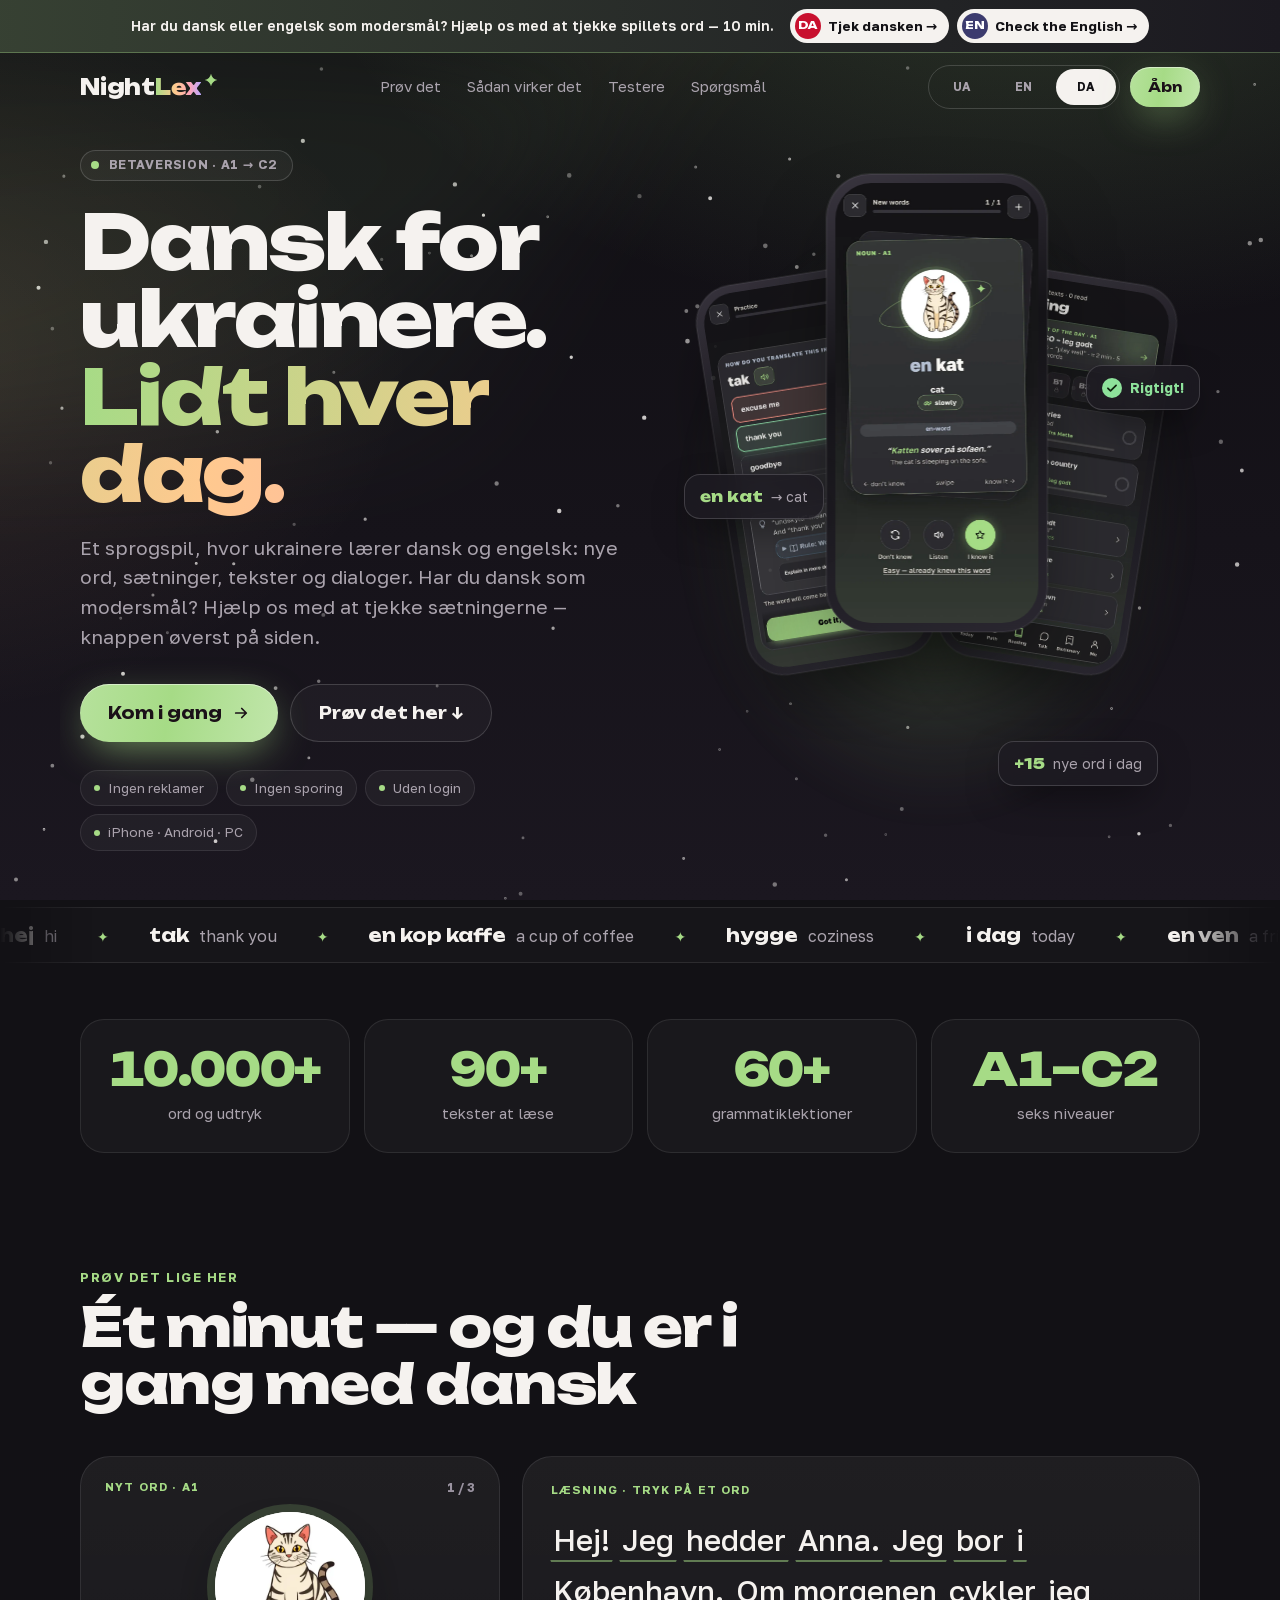
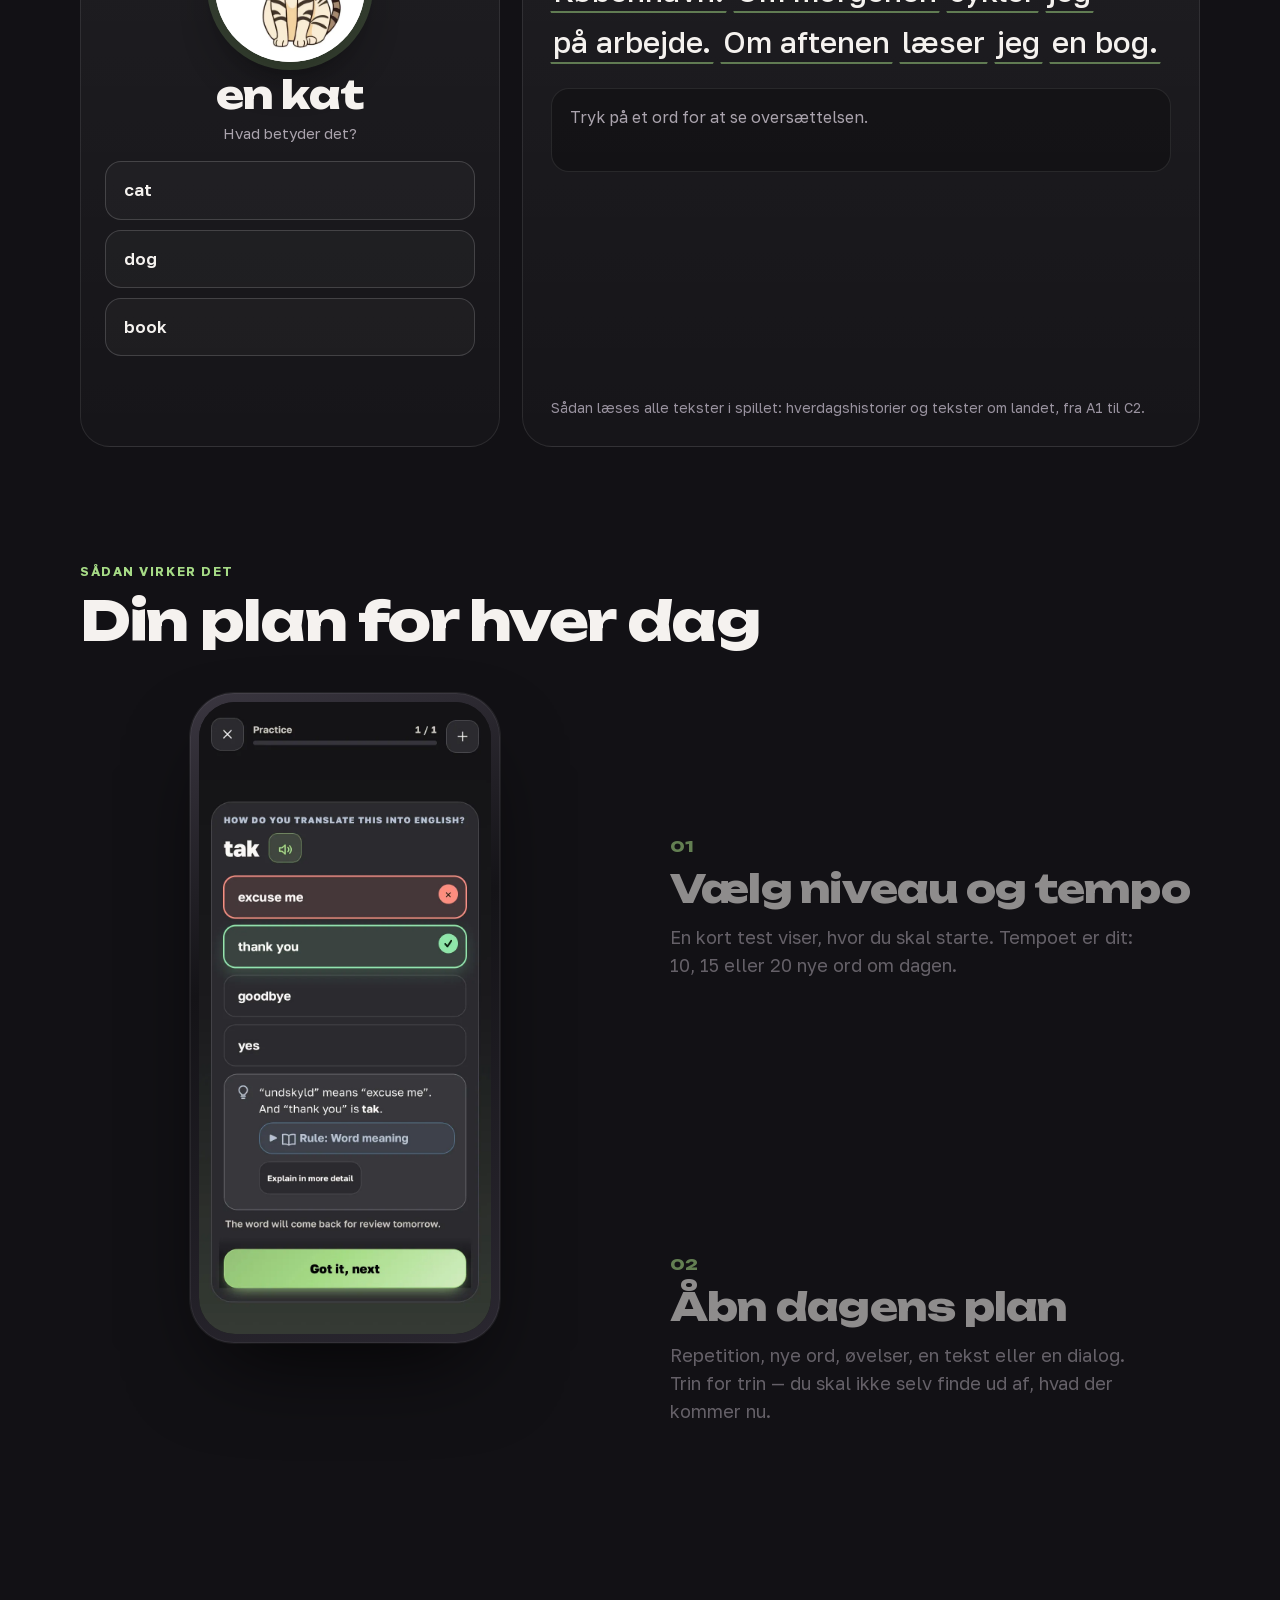
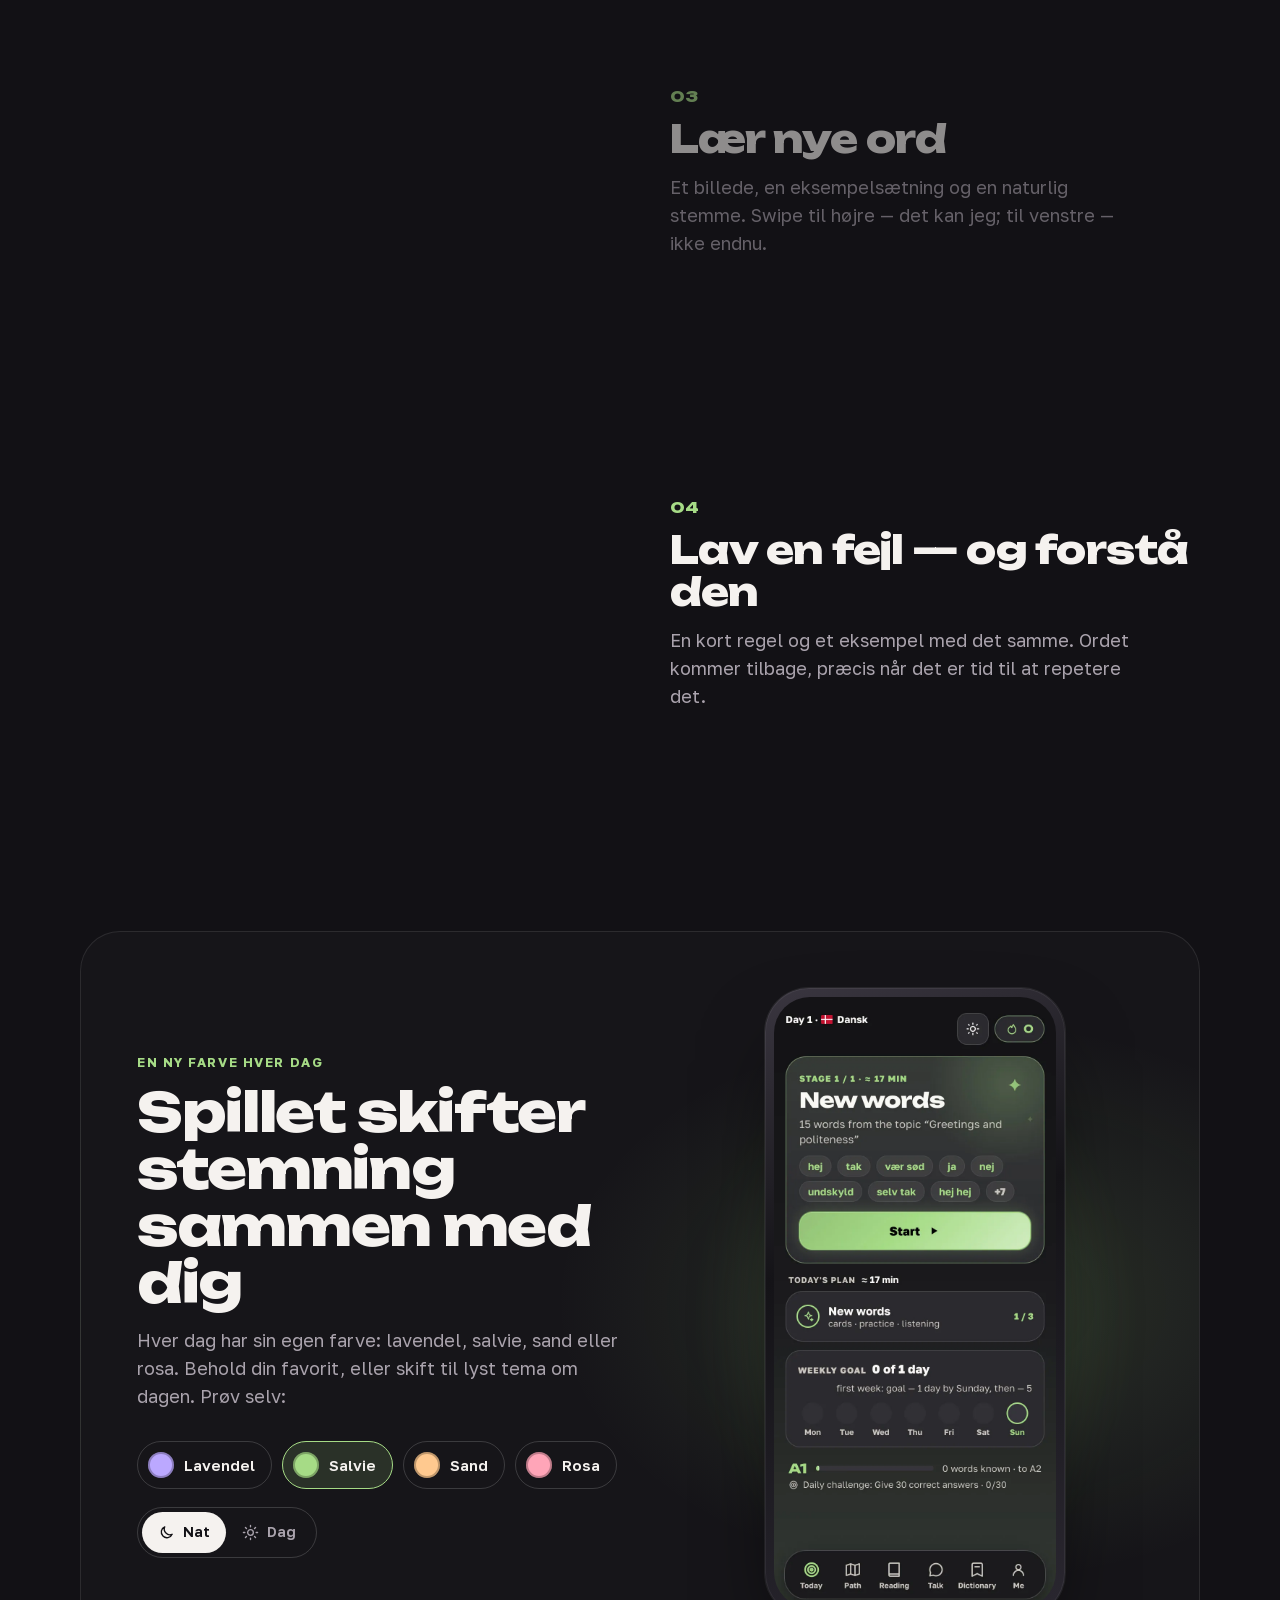
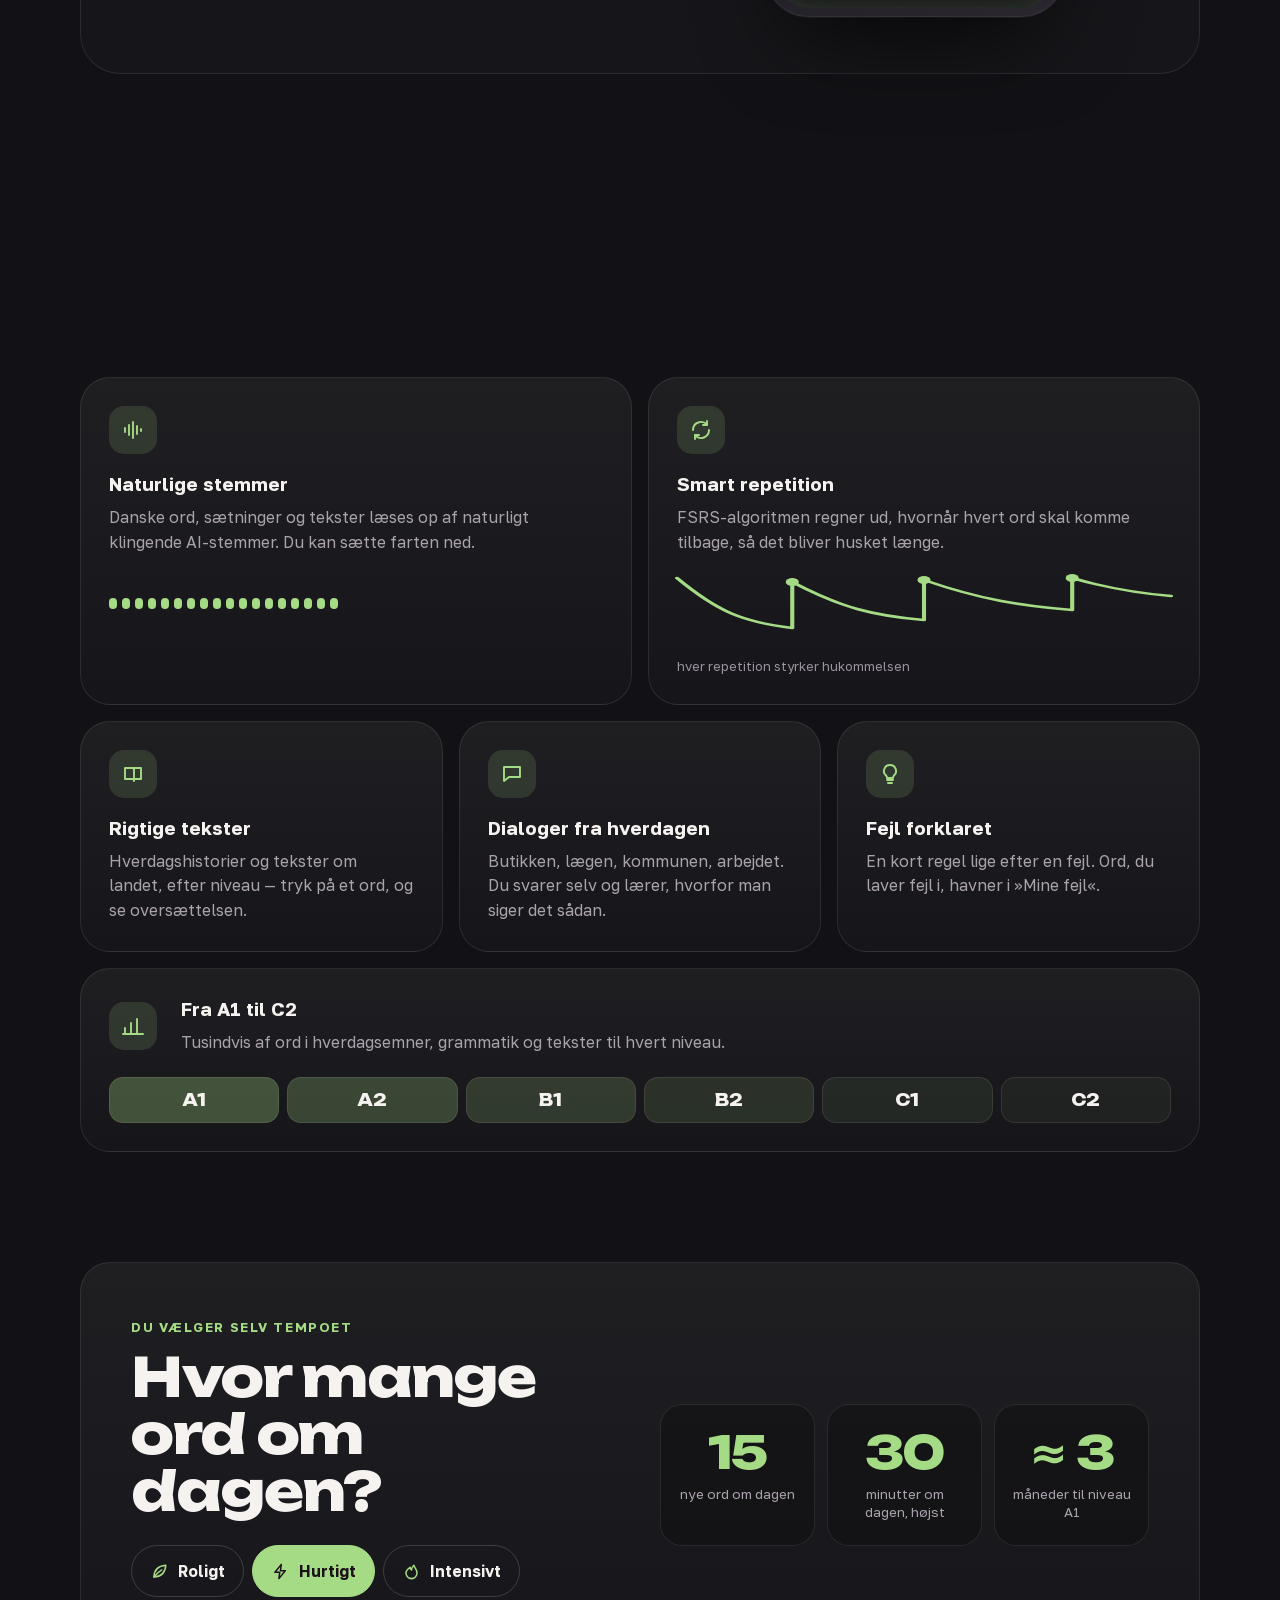
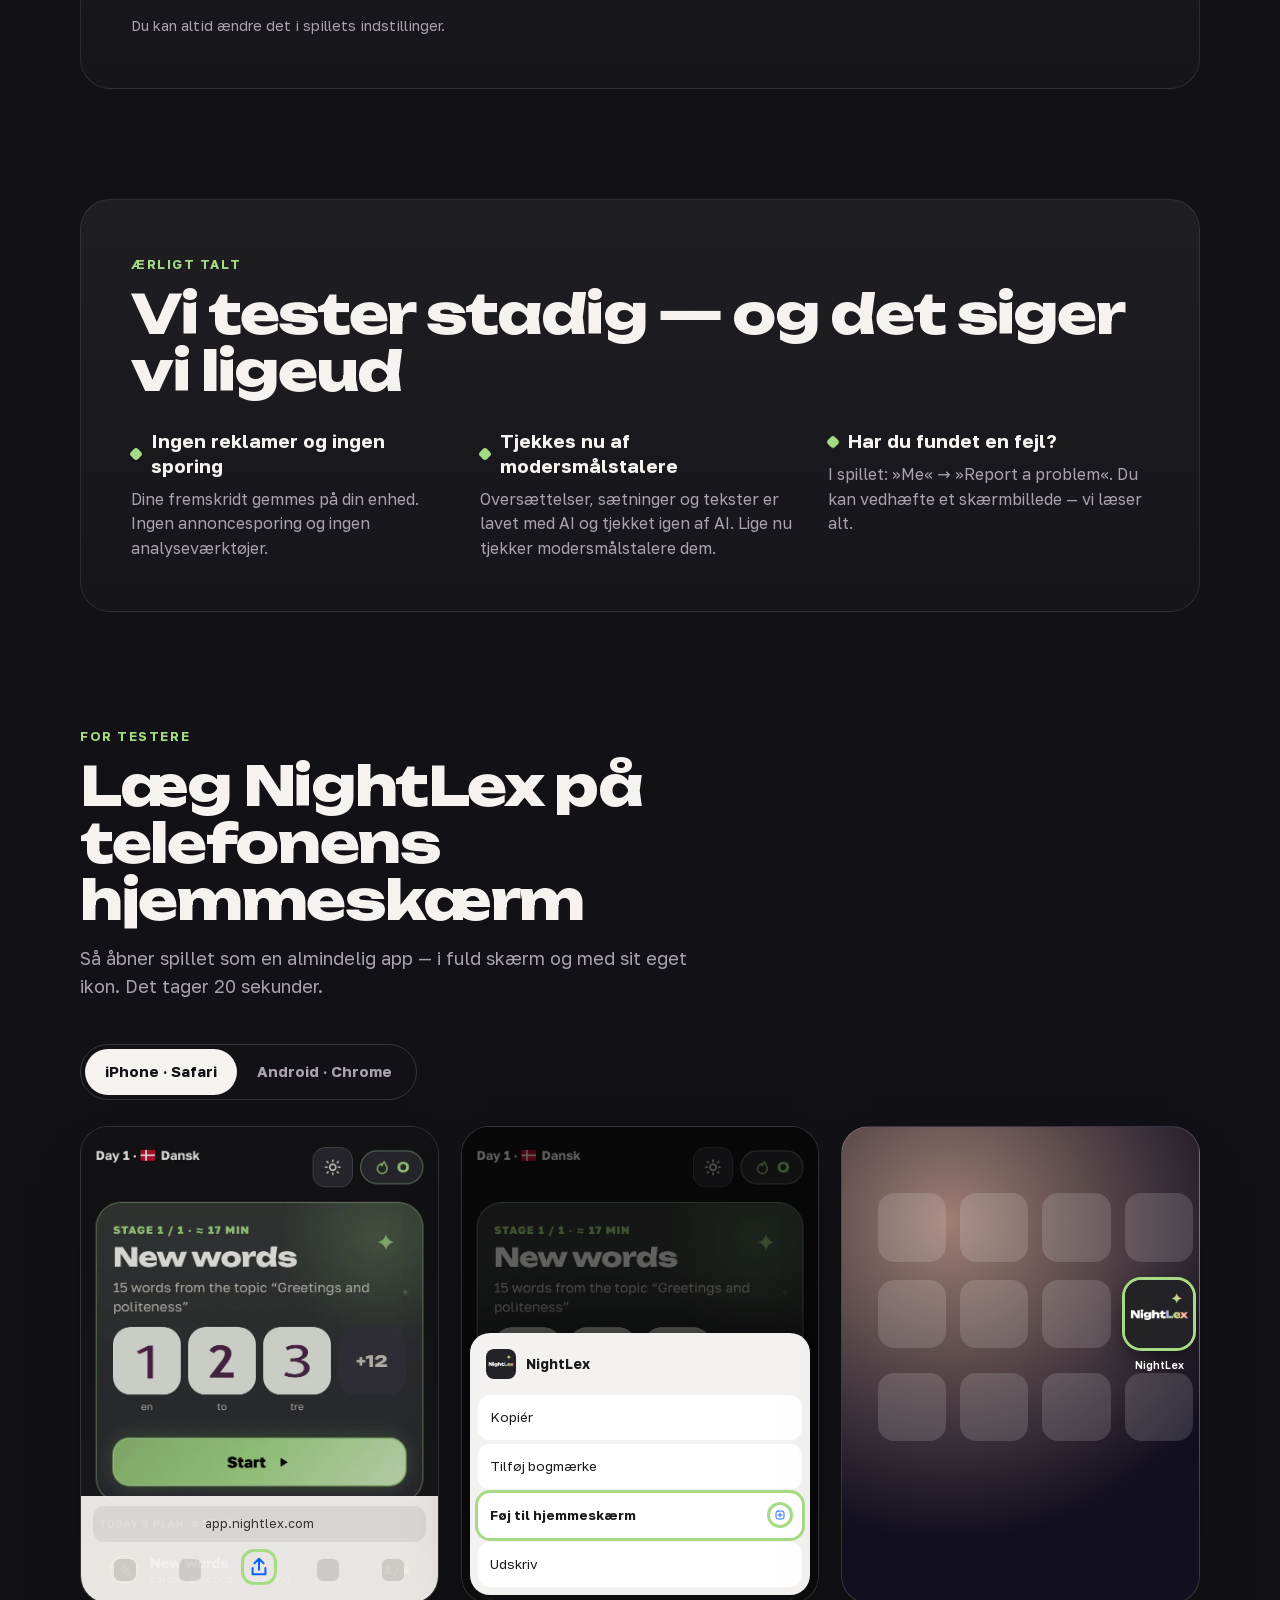
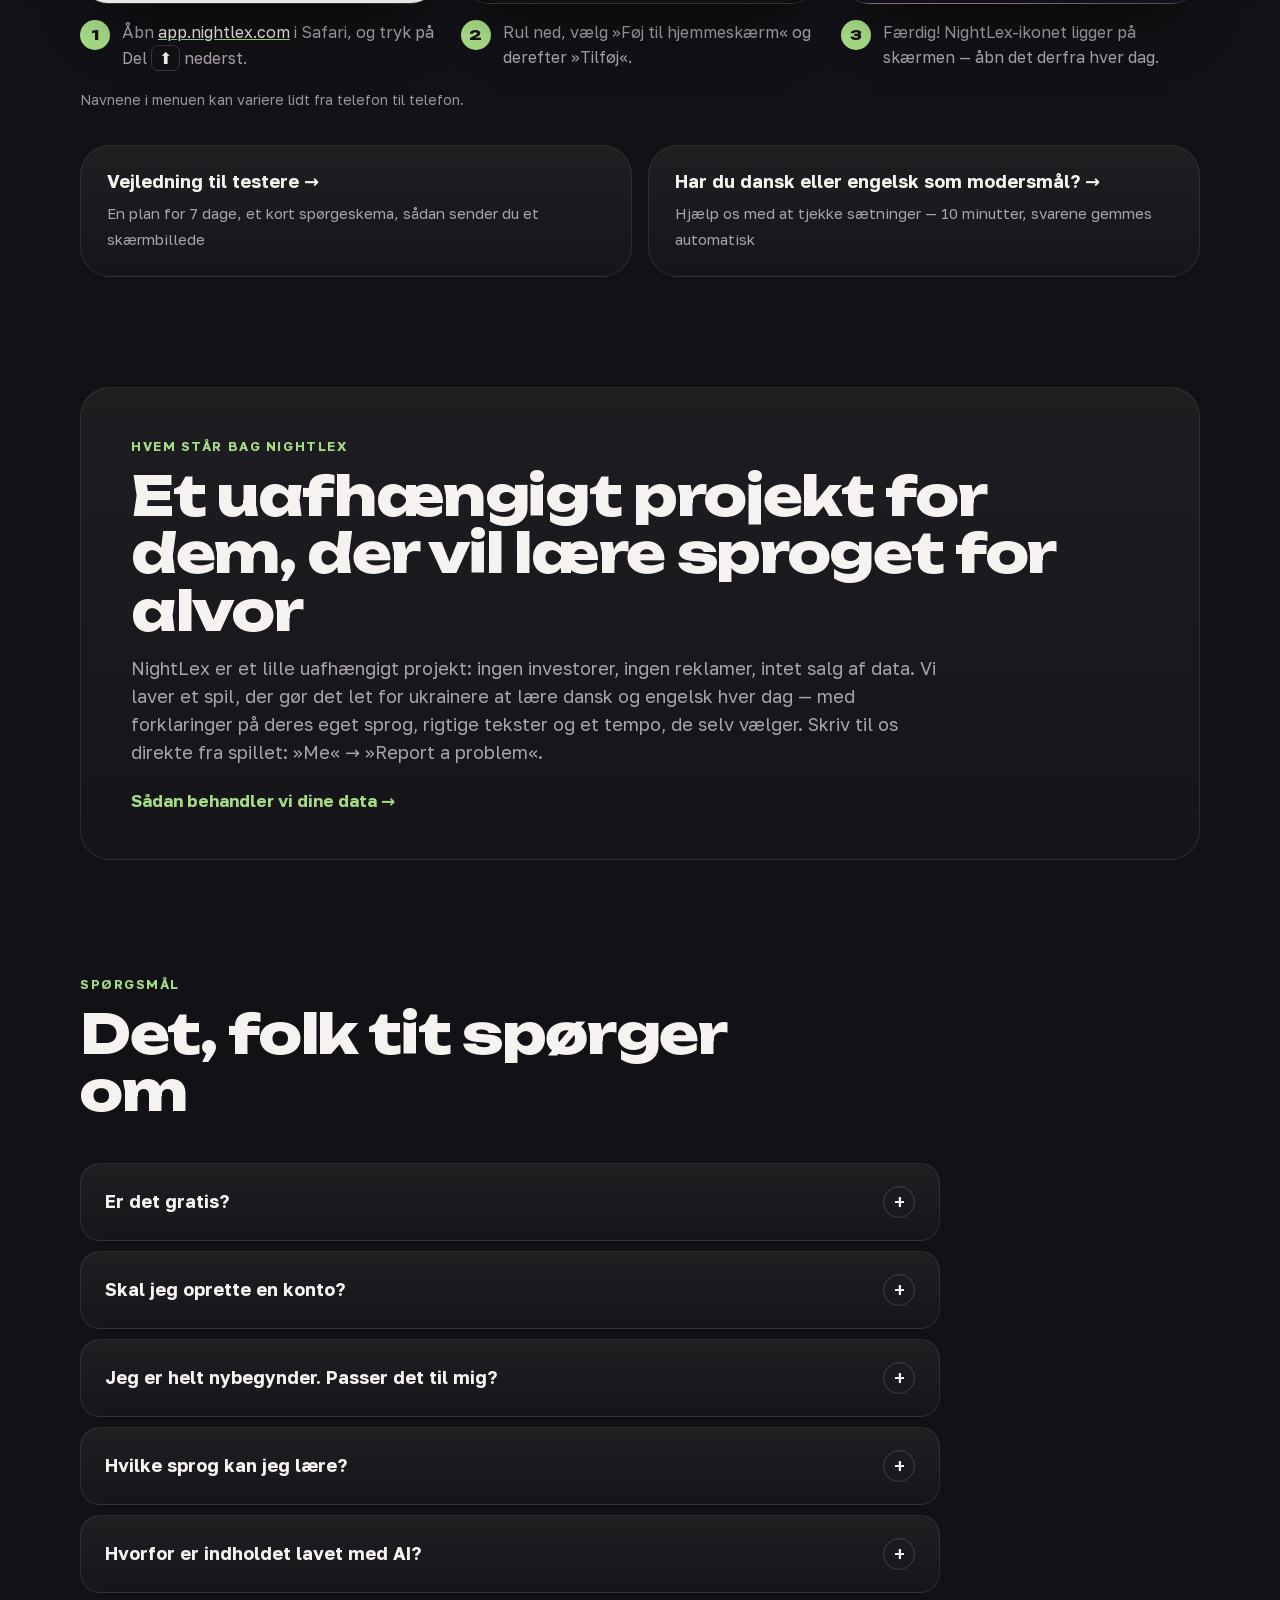
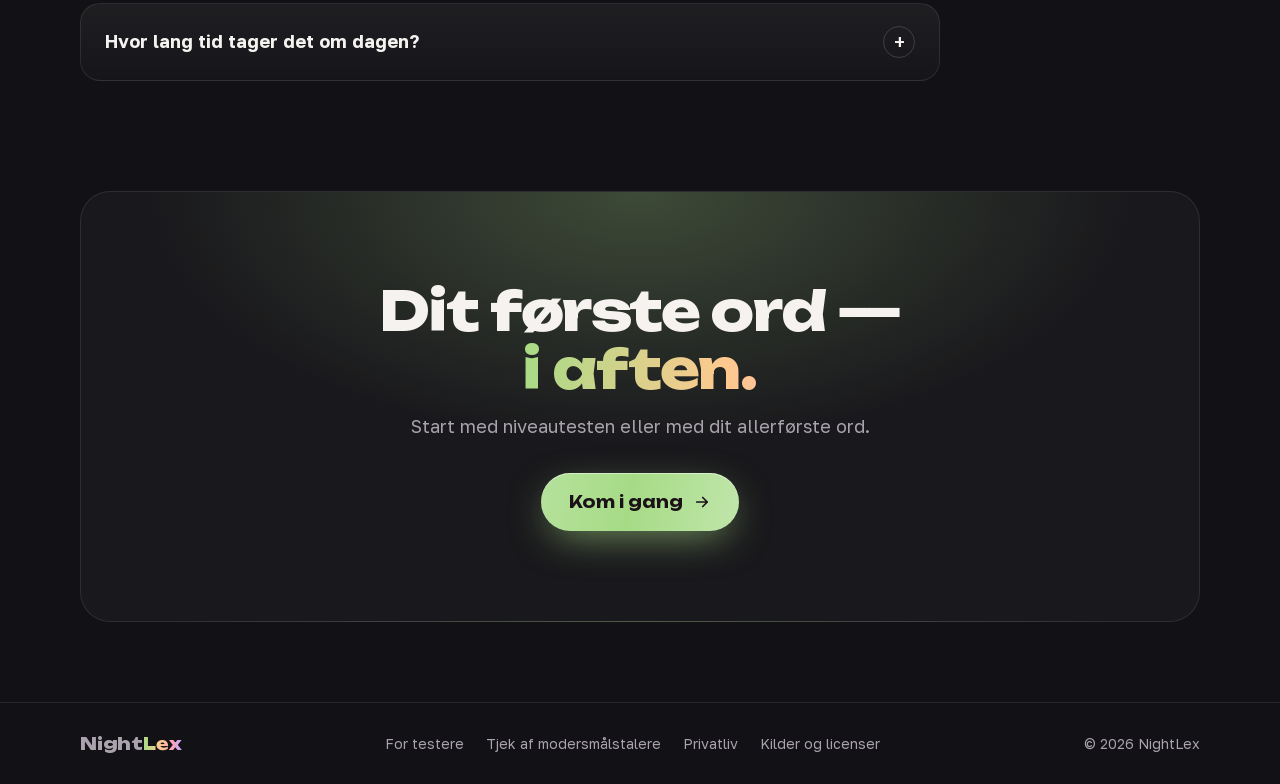
==== commit 05e25d1c: "Лендінг Co-Authored-By: Claude Opus 5.5 <noreply@anthropic.com>" ====
--- a/da/index.html
+++ b/da/index.html
@@ -162,7 +162,7 @@
    </div>
    <div class="pace-out" aria-live="polite">
     <div class="po"><b id="pN">15</b><span data-t="po1">нових слів на день</span></div>
-    <div class="po"><b id="pT">≈ 30</b><span data-t="po2">хвилин на день</span></div>
+    <div class="po"><b id="pT">30</b><span data-t="po2">хвилин на день, не більше</span></div>
     <div class="po"><b id="pM">≈ 3</b><span data-t="po3">місяці на рівень A1</span></div>
    </div>
   </div>
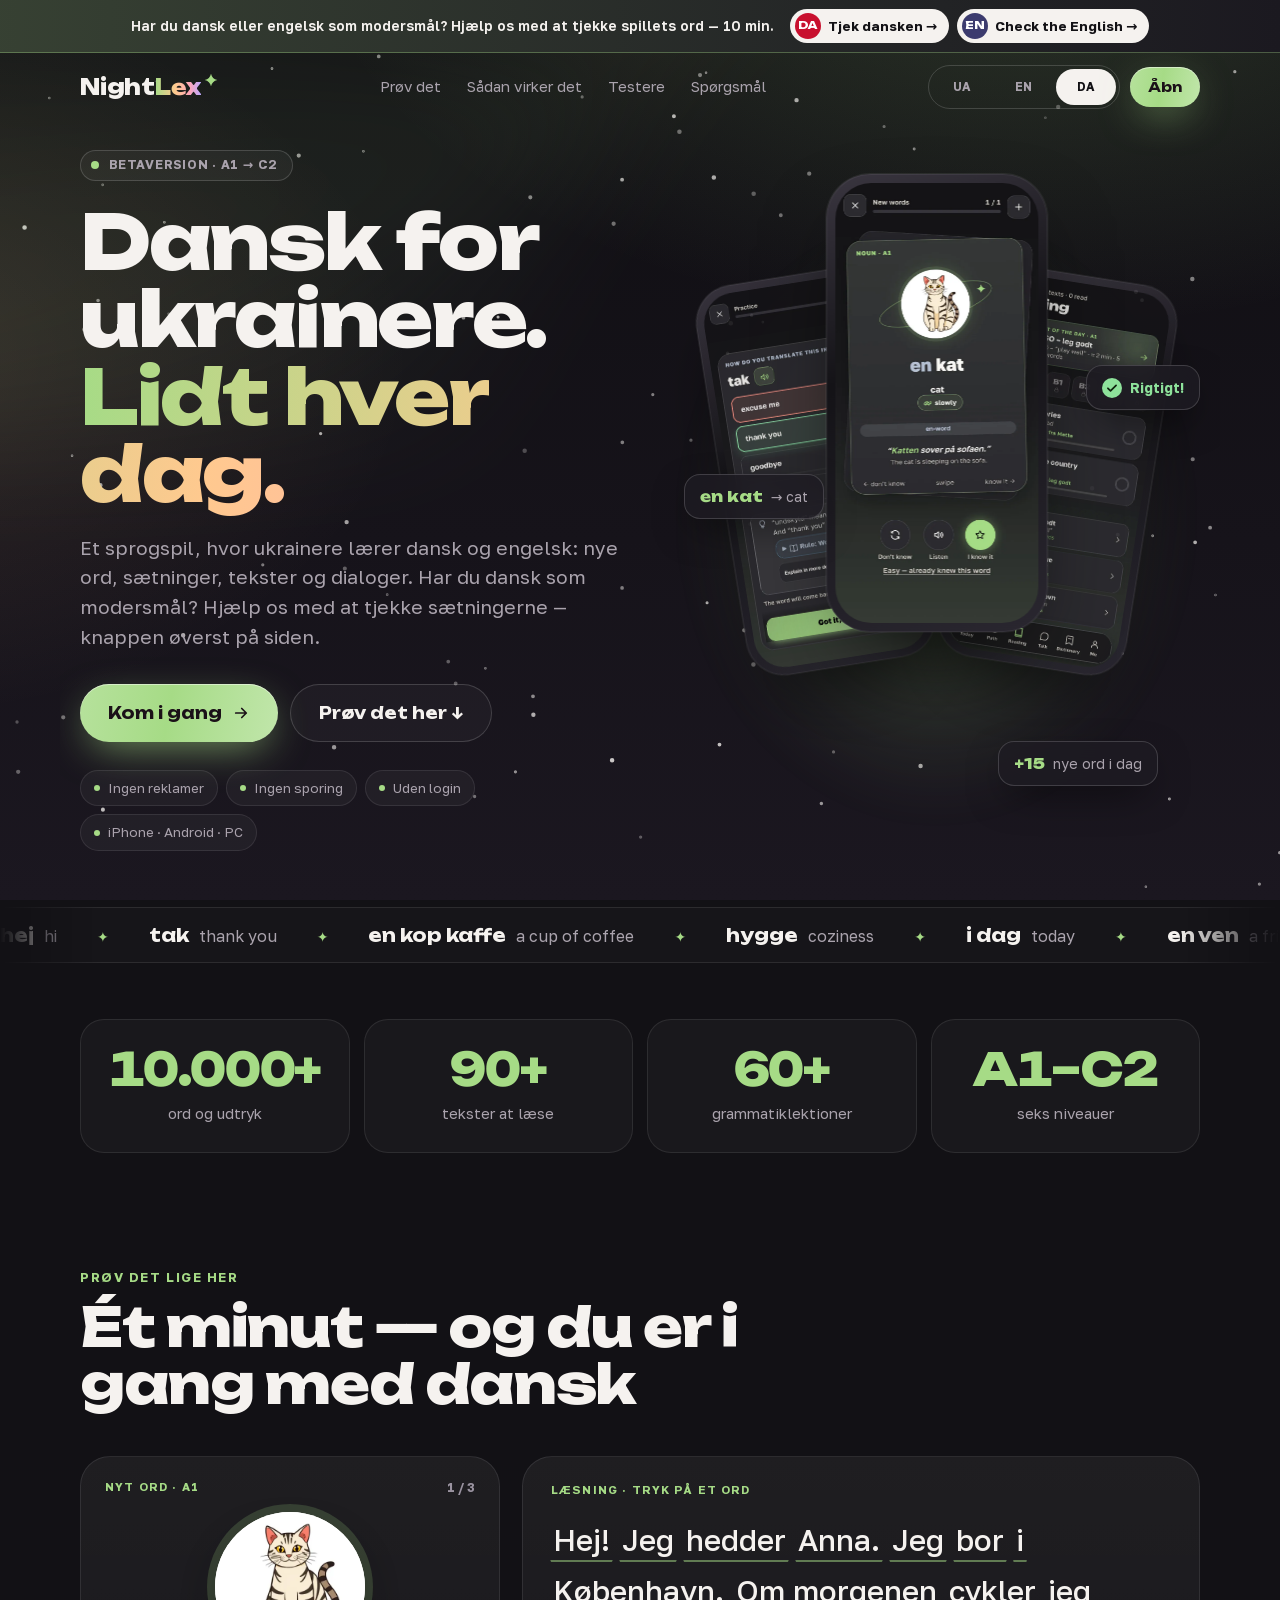
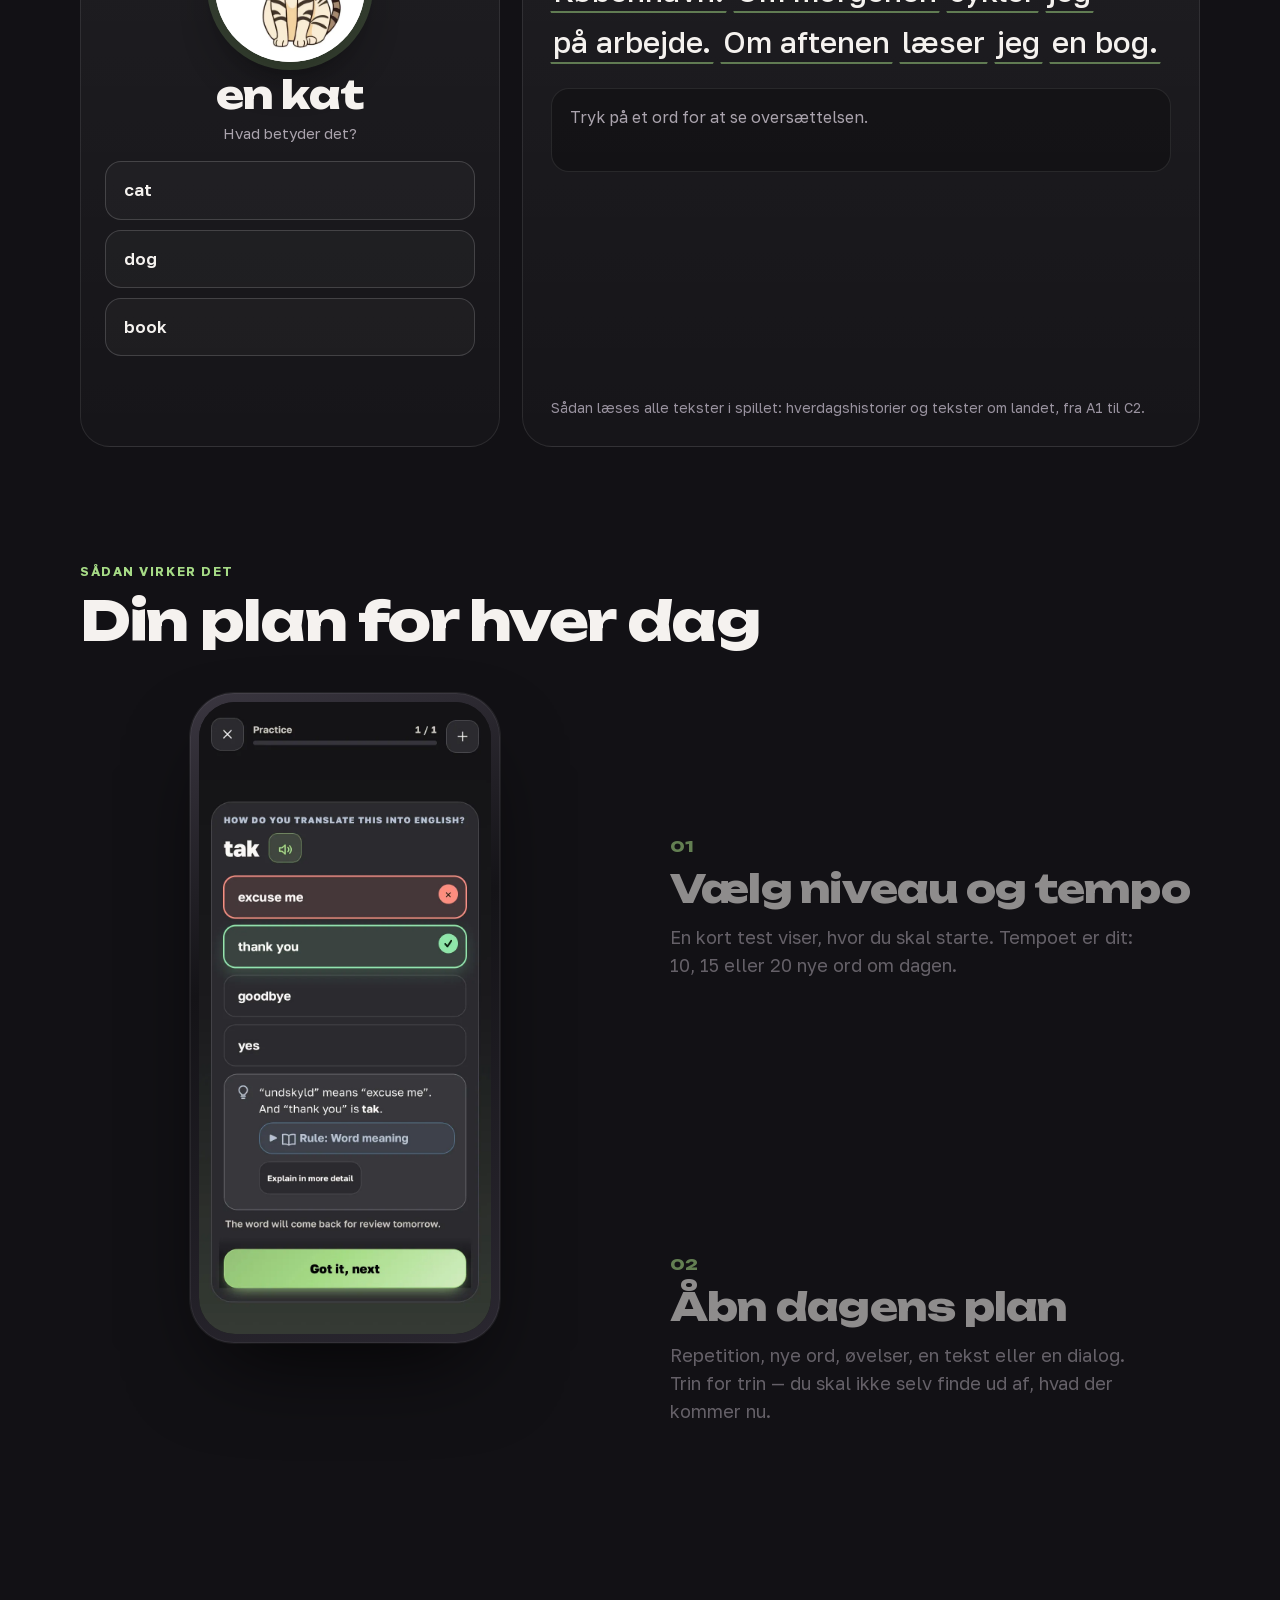
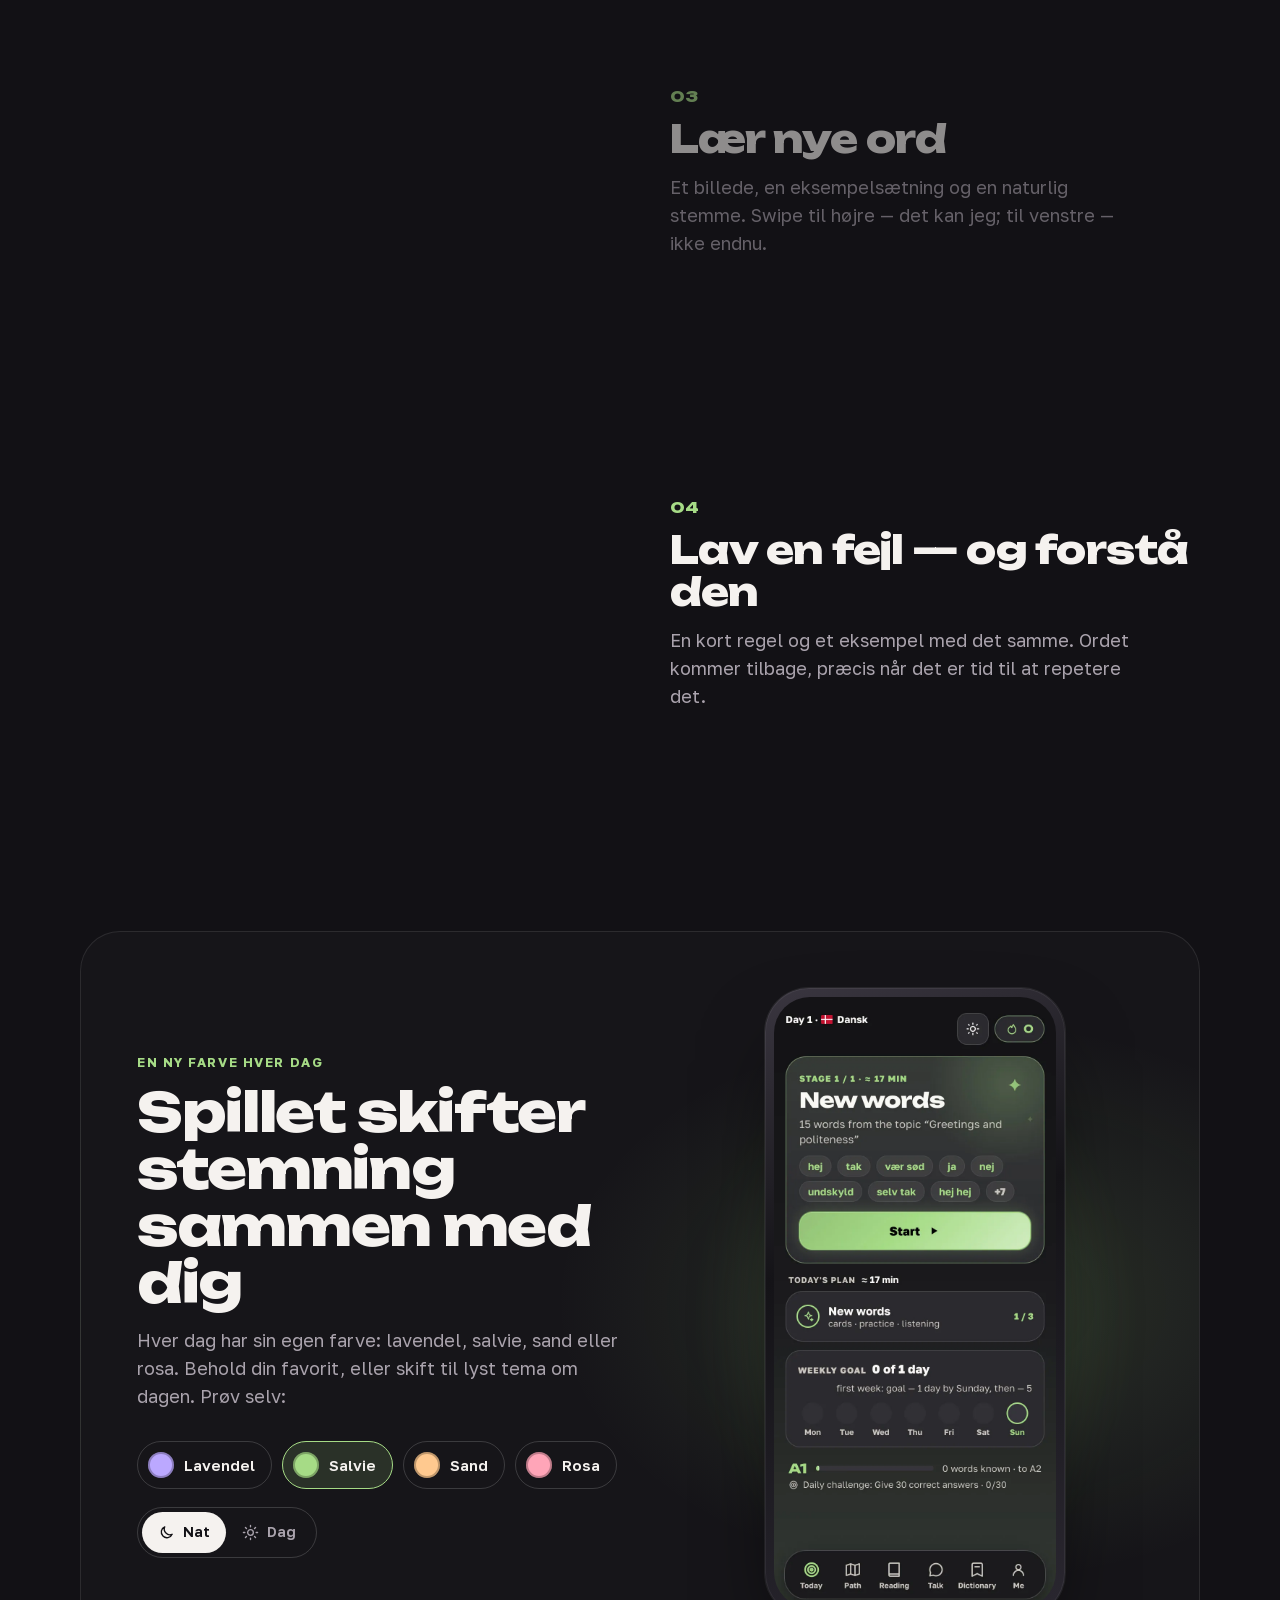
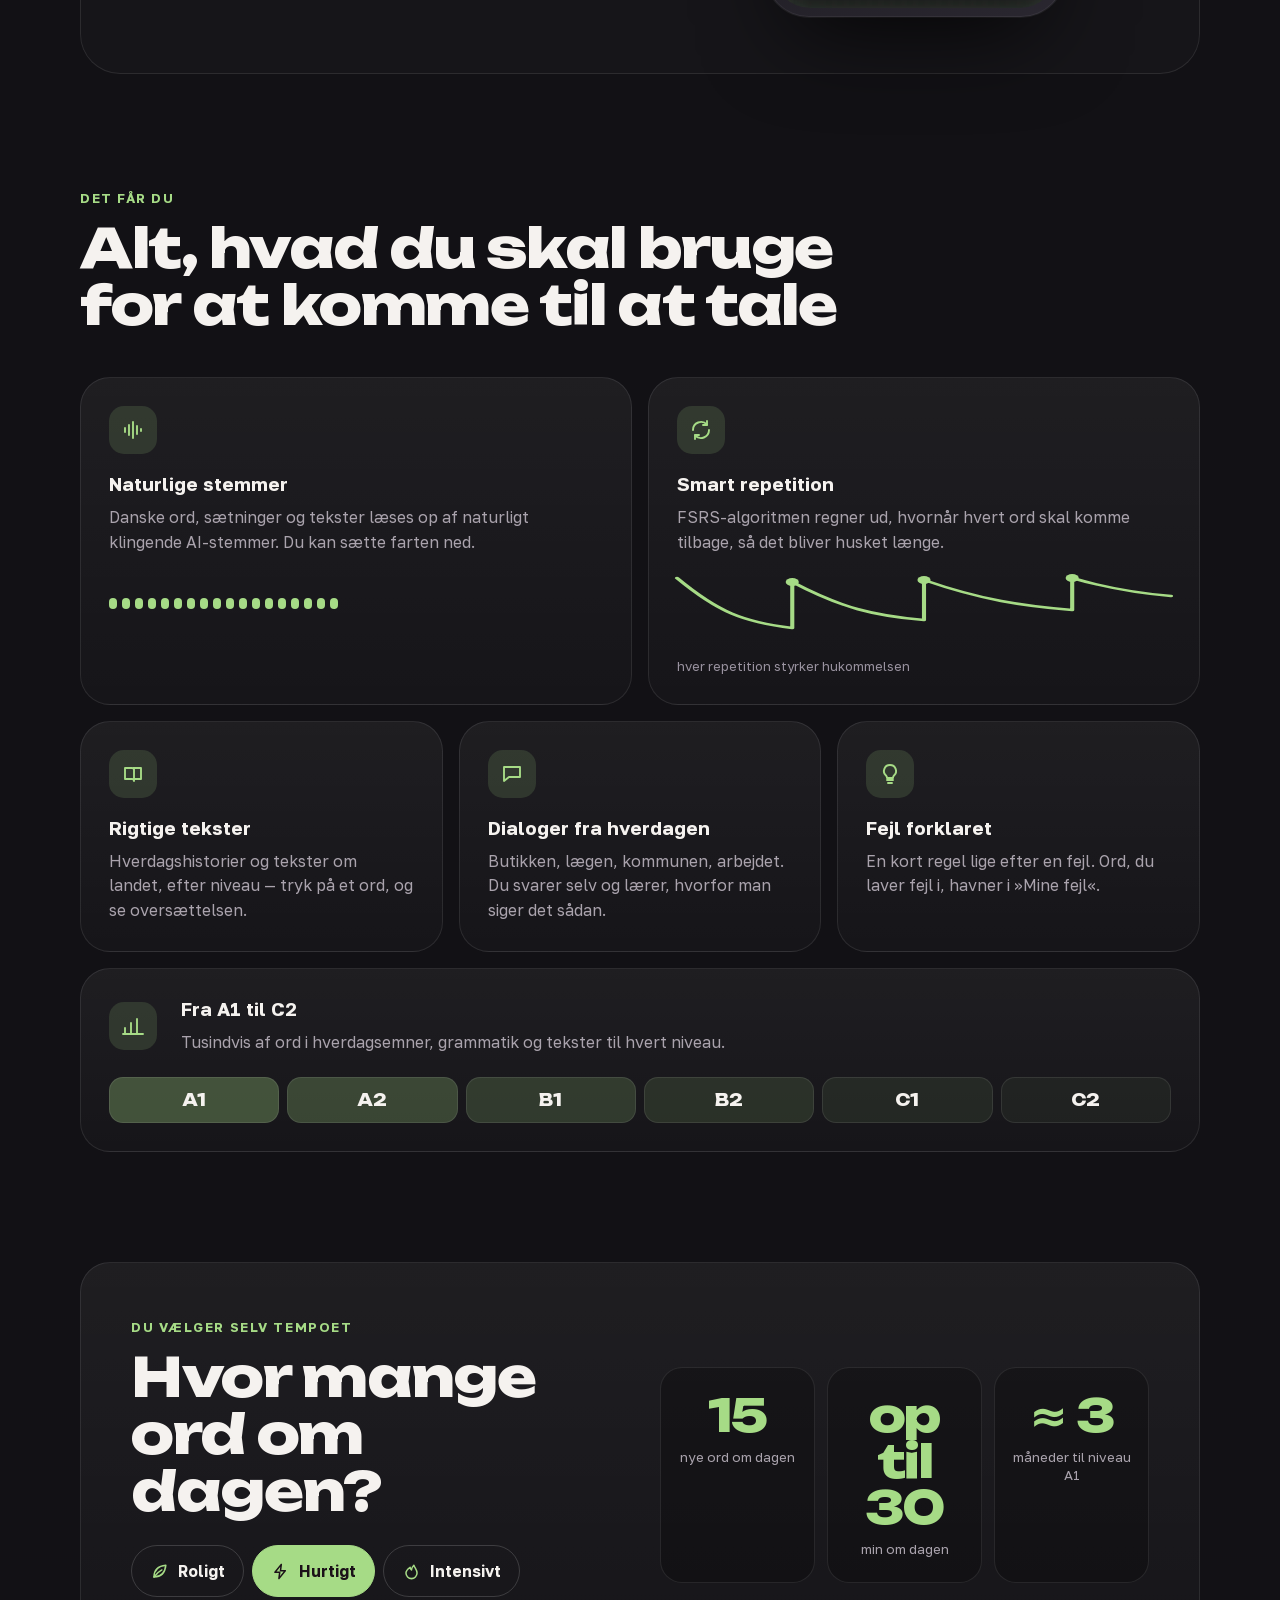
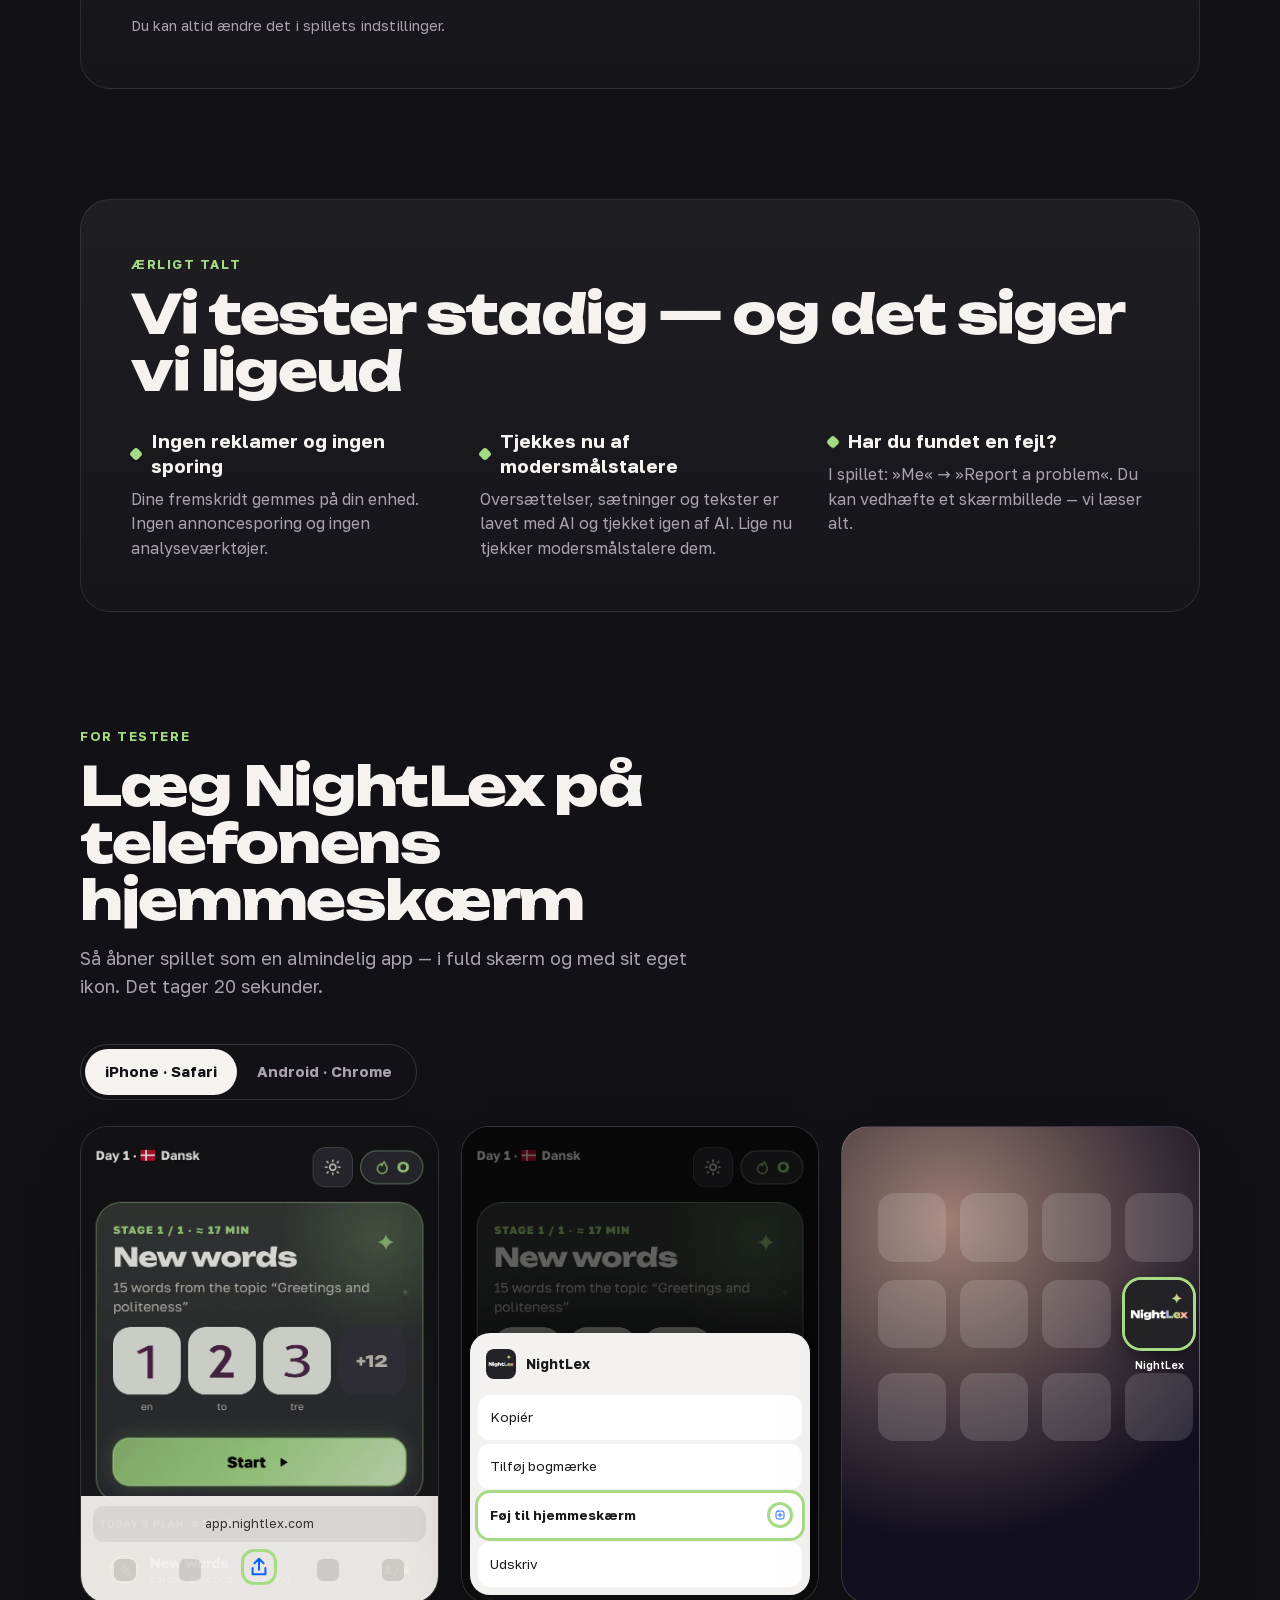
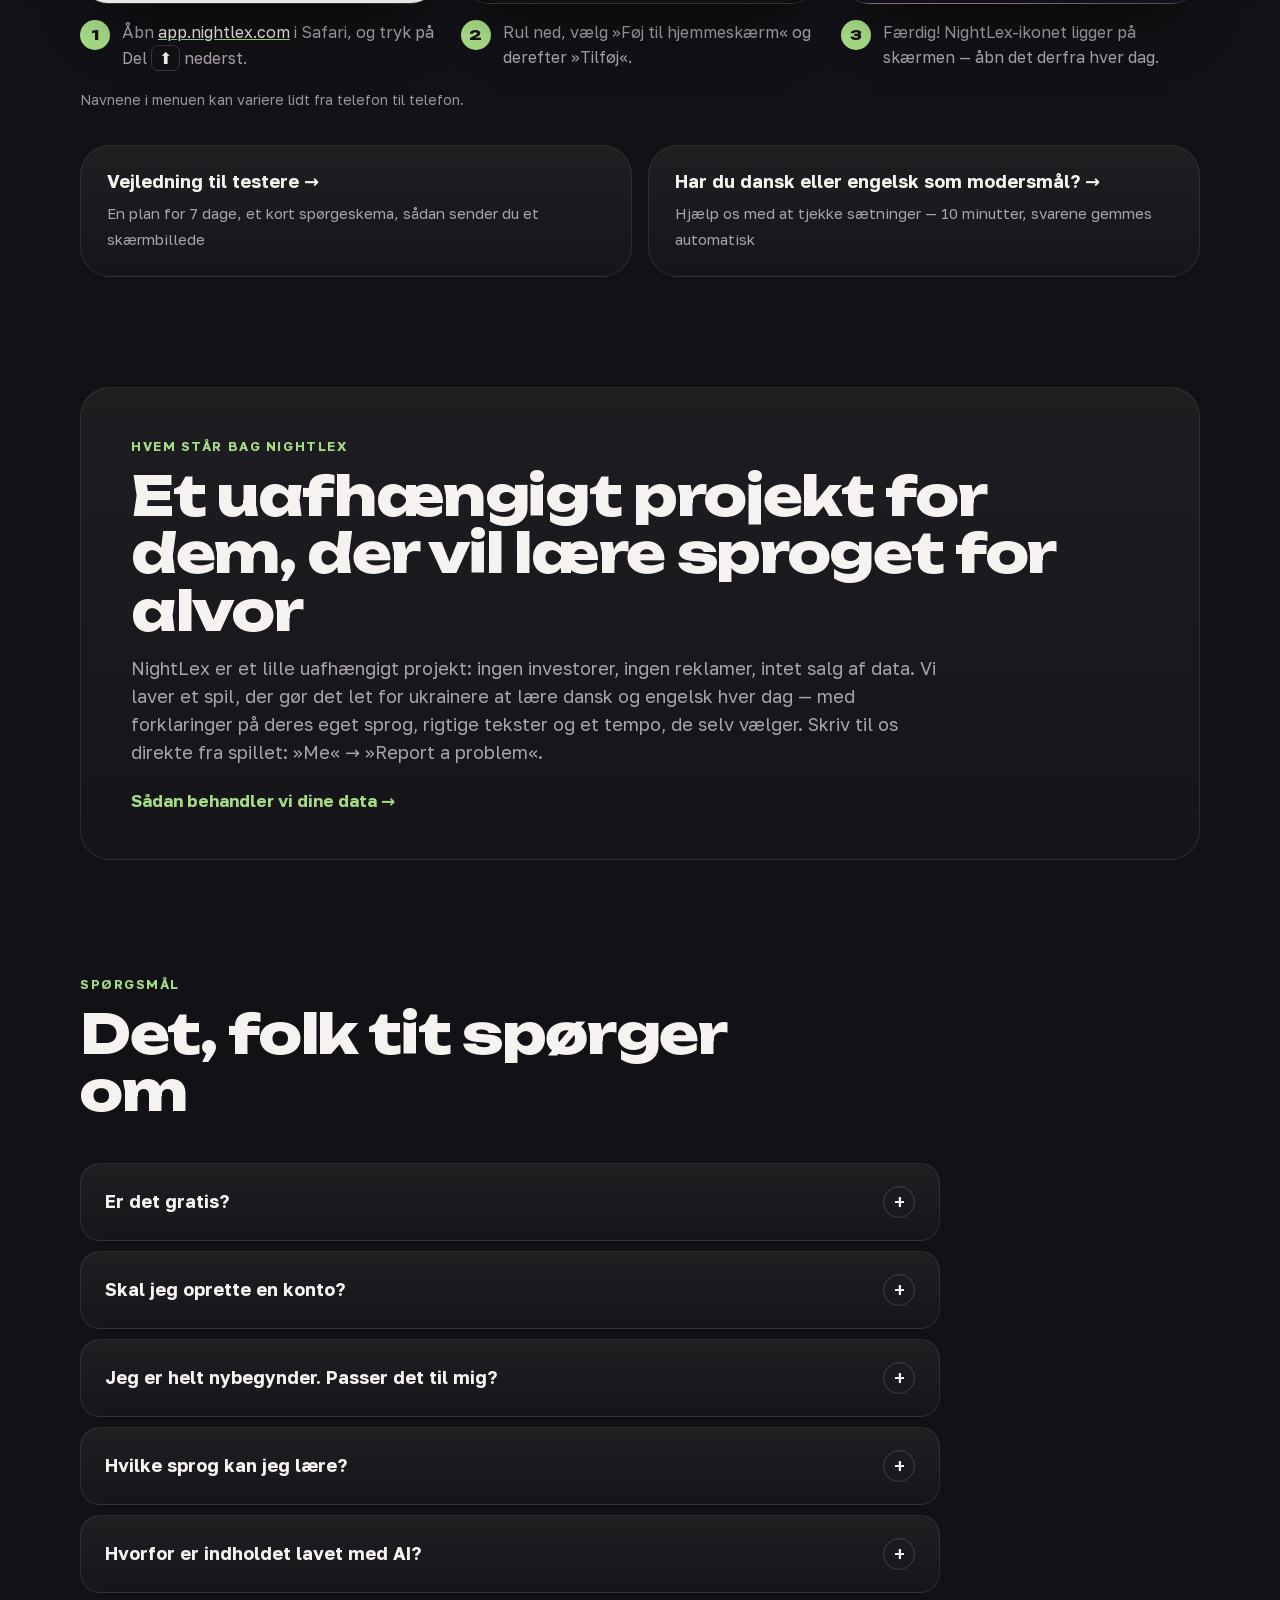
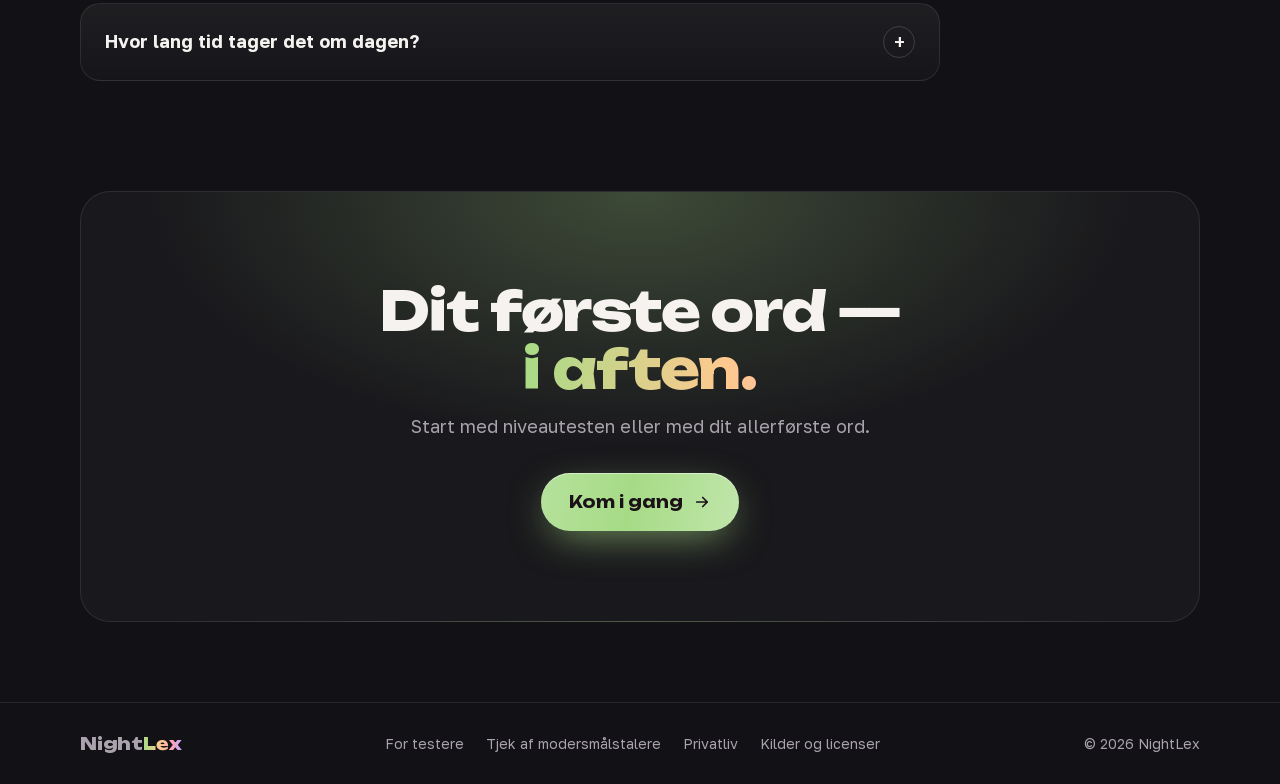
==== commit d0d4a467: "Лендінг Co-Authored-By: Claude Opus 5.5 <noreply@anthropic.com>" ====
--- a/da/index.html
+++ b/da/index.html
@@ -1,6 +1,5 @@
 <!doctype html>
-<html lang="da" data-lang="da" data-accent="rose">
-<head>
+<html lang="da" data-accent="rose" data-lang="da"><head>
 <meta charset="utf-8">
 <meta name="viewport" content="width=device-width,initial-scale=1,viewport-fit=cover">
 <meta http-equiv="Content-Security-Policy" content="default-src 'self'; img-src 'self' data:; style-src 'self' 'unsafe-inline'; font-src 'self'; script-src 'self'; connect-src 'none'; base-uri 'none'; form-action 'none'">
@@ -9,7 +8,7 @@
 <meta name="theme-color" content="#121115">
 <link rel="icon" href="/icon-192.png">
 <link rel="apple-touch-icon" href="/icon-180.png">
-<link rel="preload" href="/fonts/unbounded-cyrillic.woff2" as="font" type="font/woff2" crossorigin>
+<link rel="preload" href="/fonts/unbounded-cyrillic.woff2" as="font" type="font/woff2" crossorigin="">
 <link rel="canonical" href="https://nightlex.com/da/">
 <link rel="alternate" hreflang="uk" href="https://nightlex.com/">
 <link rel="alternate" hreflang="en" href="https://nightlex.com/en/">
@@ -21,31 +20,31 @@
 <meta property="og:locale" content="da_DK">
 <meta property="og:title" content="NightLex — dansk for ukrainere">
 <meta property="og:description" content="Nye ord, sætninger, tekster og dialoger fra A1 til C2. Hjælp os med at tjekke dansken.">
-<meta property="og:image" content="https://nightlex.com/img/og_da.png">
+<meta property="og:image" content="https://nightlex.com/img/og_da.jpg">
 <meta property="og:image:width" content="1200">
 <meta property="og:image:height" content="630">
 <meta property="og:image:alt" content="NightLex — et sprogspil for ukrainere">
 <meta name="twitter:card" content="summary_large_image">
-<script type="application/ld+json">[{"@context": "https://schema.org", "@type": "SoftwareApplication", "name": "NightLex", "url": "https://app.nightlex.com/", "applicationCategory": "EducationalApplication", "operatingSystem": "iOS, Android, Windows, macOS (браузер)", "inLanguage": ["uk", "en", "da"], "description": "Гра для вивчення данської та американської англійської від A1 до C2: нові слова, речення, тексти й діалоги, розумне повторення.", "offers": {"@type": "Offer", "price": "0", "priceCurrency": "EUR"}}, {"@context": "https://schema.org", "@type": "FAQPage", "mainEntity": [{"@type": "Question", "name": "Це безкоштовно?", "acceptedAnswer": {"@type": "Answer", "text": "Так, під час тестування все безкоштовно і без реклами."}}, {"@type": "Question", "name": "Потрібна реєстрація?", "acceptedAnswer": {"@type": "Answer", "text": "Ні. Відкриваєш і вчишся — прогрес зберігається на твоєму пристрої."}}, {"@type": "Question", "name": "Я зовсім новачок. Мені підійде?", "acceptedAnswer": {"@type": "Answer", "text": "Так. Обери «Я зовсім новачок» — і почнеш з першого слова. Якщо вже щось знаєш, тест рівня зарахує знайомі слова."}}, {"@type": "Question", "name": "Які мови можна вчити?", "acceptedAnswer": {"@type": "Answer", "text": "Данську та американську англійську — з українським інтерфейсом. Данську також можна вчити з англійським інтерфейсом."}}, {"@type": "Question", "name": "Чому тексти зроблено за допомогою ШІ?", "acceptedAnswer": {"@type": "Answer", "text": "Так ми змогли підготувати тисячі слів, речень і текстів для всіх рівнів. Усе перевірено ще раз ШІ, а зараз носії мови перевіряють рядок за рядком — помилки виправляємо."}}, {"@type": "Question", "name": "Скільки часу треба на день?", "acceptedAnswer": {"@type": "Answer", "text": "Приблизно 20 хвилин у темпі «Спокійно», 30 — у «Швидко» і близько години — в «Інтенсивно». Темп можна змінити будь-коли."}}]}]</script>
+<script type="application/ld+json">[{"@context":"https://schema.org","@type":"SoftwareApplication","name":"NightLex","url":"https://app.nightlex.com/","applicationCategory":"EducationalApplication","operatingSystem":"iOS, Android, Windows, macOS (браузер)","inLanguage":["da"],"description":"Et spil, hvor ukrainere lærer dansk og amerikansk engelsk fra A1 til C2: nye ord, sætninger, rigtige tekster, dialoger og smart repetition.","offers":{"@type":"Offer","price":"0","priceCurrency":"EUR"}},{"@context":"https://schema.org","@type":"FAQPage","mainEntity":[{"@type":"Question","name":"Er det gratis?","acceptedAnswer":{"@type":"Answer","text":"Ja — mens vi tester, er alt gratis og uden reklamer."}},{"@type":"Question","name":"Skal jeg oprette en konto?","acceptedAnswer":{"@type":"Answer","text":"Nej. Åbn spillet og lær — dine fremskridt gemmes på din enhed."}},{"@type":"Question","name":"Jeg er helt nybegynder. Passer det til mig?","acceptedAnswer":{"@type":"Answer","text":"Ja. Vælg »helt nybegynder«, og start fra det allerførste ord. Kan du allerede noget, tæller niveautesten de ord, du kender."}},{"@type":"Question","name":"Hvilke sprog kan jeg lære?","acceptedAnswer":{"@type":"Answer","text":"Dansk og amerikansk engelsk med ukrainsk brugerflade. Dansk kan også læres med engelsk brugerflade."}},{"@type":"Question","name":"Hvorfor er indholdet lavet med AI?","acceptedAnswer":{"@type":"Answer","text":"Sådan kunne vi lave tusindvis af ord, sætninger og tekster til alle niveauer. Alt er tjekket igen af AI, og nu tjekker modersmålstalere det linje for linje — vi retter hver fejl."}},{"@type":"Question","name":"Hvor lang tid tager det om dagen?","acceptedAnswer":{"@type":"Answer","text":"Op til 20 minutter i tempoet »Roligt«, op til 30 i »Hurtigt« og op til en time i »Intensivt«. Du kan altid skifte tempo."}}]}]</script>
 <link rel="stylesheet" href="/landing.css">
 </head>
 <body>
 <div class="sky" aria-hidden="true"><svg id="stars" width="100%" height="100%"></svg><div class="aurora"></div></div>
 
-<div class="nstrip" role="region" aria-label="Для носіїв мови">
+<div class="nstrip" role="region" aria-label="For modersmålstalere">
  <div class="wrap ns-in">
-  <span class="ns-t" data-t="ns_t">Носій данської чи англійської? Допоможи перевірити слова гри — 10 хв.</span>
+  <span class="ns-t" data-t="ns_t">Har du dansk eller engelsk som modersmål? Hjælp os med at tjekke spillets ord — 10 min.</span>
   <span class="ns-bs"><a class="ns-b" href="https://app.nightlex.com/check.html?lang=da" lang="da"><b>DA</b>Tjek dansken →</a><a class="ns-b en" href="https://app.nightlex.com/check.html?lang=en" lang="en"><b>EN</b>Check the English →</a></span>
  </div>
 </div>
 
 <header class="nav" id="nav">
  <div class="wrap nav-in">
-  <a class="logo" href="/" aria-label="NightLex"><span>Night</span><span class="lx">Lex</span><svg viewBox="-10 -10 20 20" aria-hidden="true"><path d="M0 -9Q1.62 -1.62 9 0Q1.62 1.62 0 9Q-1.62 1.62 -9 0Q-1.62 -1.62 0 -9Z"/></svg></a>
-  <nav class="links" aria-label="Розділи"><a href="#try" data-t="n1">Спробувати</a><a href="#how" data-t="n2">Як це працює</a><a href="#testers" data-t="n3">Тестувальникам</a><a href="#faq" data-t="n4">Питання</a></nav>
+  <a class="logo" href="/" aria-label="NightLex"><span>Night</span><span class="lx">Lex</span><svg viewBox="-10 -10 20 20" aria-hidden="true"><path d="M0 -9Q1.62 -1.62 9 0Q1.62 1.62 0 9Q-1.62 1.62 -9 0Q-1.62 -1.62 0 -9Z"></path></svg></a>
+  <nav class="links" aria-label="Afsnit"><a href="#try" data-t="n1">Prøv det</a><a href="#how" data-t="n2">Sådan virker det</a><a href="#testers" data-t="n3">Testere</a><a href="#faq" data-t="n4">Spørgsmål</a></nav>
   <div class="nav-r">
-   <div class="lang" role="group" aria-label="Мова сторінки"><button data-set="uk" aria-pressed="true">UA</button><button data-set="en" aria-pressed="false">EN</button><button data-set="da" aria-pressed="false">DA</button></div>
-   <a class="btn sm main" href="https://app.nightlex.com/" data-t="open">Відкрити</a>
+   <div class="lang" role="group" aria-label="Sidens sprog"><button data-set="uk" aria-pressed="false">UA</button><button data-set="en" aria-pressed="false">EN</button><button data-set="da" aria-pressed="true">DA</button></div>
+   <a class="btn sm main" href="https://app.nightlex.com/" data-t="open">Åbn</a>
   </div>
  </div>
 </header>
@@ -53,15 +52,15 @@
 <main>
  <section class="hero wrap">
   <div class="hero-txt">
-   <span class="kick"><i></i><span data-t="kick">Тестова версія · A1 → C2</span></span>
-   <h1 data-t="h1" data-html>Данська й англійська.<br><span class="grad">Щодня потроху.</span></h1>
-   <p class="lead" data-t="lead">Гра для українців: нові слова, речення, тексти й діалоги. Кожне слово повертається саме тоді, коли починаєш його забувати.</p>
+   <span class="kick"><i></i><span data-t="kick">Betaversion · A1 → C2</span></span>
+   <h1 data-t="h1" data-html="">Dansk for ukrainere.<br><span class="grad">Lidt hver dag.</span></h1>
+   <p class="lead" data-t="lead">Et sprogspil, hvor ukrainere lærer dansk og engelsk: nye ord, sætninger, tekster og dialoger. Har du dansk som modersmål? Hjælp os med at tjekke sætningerne — knappen øverst på siden.</p>
    <div class="ctas">
-    <a class="btn main big" href="https://app.nightlex.com/"><span data-t="start">Почати вчити</span><svg viewBox="0 0 24 24" aria-hidden="true"><path d="M5 12h14M13 6l6 6-6 6"/></svg></a>
-    <a class="btn ghost big" href="#try" data-t="tryit">Спробувати тут ↓</a>
-   </div>
-   <ul class="pills" aria-label="Коротко">
-    <li data-t="pl1">Без реклами</li><li data-t="pl2">Без стеження</li><li data-t="pl3">Без реєстрації</li><li data-t="pl4">iPhone · Android · ПК</li>
+    <a class="btn main big" href="https://app.nightlex.com/"><span data-t="start">Kom i gang</span><svg viewBox="0 0 24 24" aria-hidden="true"><path d="M5 12h14M13 6l6 6-6 6"></path></svg></a>
+    <a class="btn ghost big" href="#try" data-t="tryit">Prøv det her ↓</a>
+   </div>
+   <ul class="pills" aria-label="Kort fortalt">
+    <li data-t="pl1">Ingen reklamer</li><li data-t="pl2">Ingen sporing</li><li data-t="pl3">Uden login</li><li data-t="pl4">iPhone · Android · PC</li>
    </ul>
   </div>
   <div class="stage" id="stage" aria-hidden="true">
@@ -69,50 +68,50 @@
    <div class="ph ph-l"><img src="/img/exercise_rose.webp" data-ps="exercise" alt="" width="390" height="844"></div>
    <div class="ph ph-r"><img src="/img/read_rose.webp" data-ps="read" alt="" width="390" height="844"></div>
    <div class="ph ph-c"><img src="/img/card_pic_rose.webp" data-ps="card_pic" alt="" width="390" height="844"></div>
-   <div class="chip c1"><b>en kat</b><span data-t="ch1">→ кіт</span></div>
-   <div class="chip c2"><svg viewBox="0 0 24 24"><path d="M5 12.5l4.5 4.5L19 7.5"/></svg><span data-t="ch2">Правильно!</span></div>
-   <div class="chip c3"><b>+15</b><span data-t="ch3">нових слів сьогодні</span></div>
+   <div class="chip c1"><b>en kat</b><span data-t="ch1">→ cat</span></div>
+   <div class="chip c2"><svg viewBox="0 0 24 24"><path d="M5 12.5l4.5 4.5L19 7.5"></path></svg><span data-t="ch2">Rigtigt!</span></div>
+   <div class="chip c3"><b>+15</b><span data-t="ch3">nye ord i dag</span></div>
   </div>
  </section>
 
  <div class="ticker" aria-hidden="true"><div class="tk-track" id="ticker"></div></div>
 
- <section class="wrap stats" aria-label="NightLex у цифрах">
-  <div class="stat reveal"><b data-count="10000" data-suf="+">10 000+</b><span data-t="st1">слів і фраз</span></div>
-  <div class="stat reveal"><b data-count="90" data-suf="+">90+</b><span data-t="st2">текстів для читання</span></div>
-  <div class="stat reveal"><b data-count="60" data-suf="+">60+</b><span data-t="st3">уроків граматики</span></div>
-  <div class="stat reveal"><b>A1–C2</b><span data-t="st4">шість рівнів</span></div>
+ <section class="wrap stats" aria-label="NightLex i tal">
+  <div class="stat reveal"><b data-count="10000" data-suf="+">10 000+</b><span data-t="st1">ord og udtryk</span></div>
+  <div class="stat reveal"><b data-count="90" data-suf="+">90+</b><span data-t="st2">tekster at læse</span></div>
+  <div class="stat reveal"><b data-count="60" data-suf="+">60+</b><span data-t="st3">grammatiklektioner</span></div>
+  <div class="stat reveal"><b>A1–C2</b><span data-t="st4">seks niveauer</span></div>
  </section>
 
  <section class="wrap sec" id="try">
-  <div class="sec-head reveal"><span class="eyebrow" data-t="e_try">Спробуй просто тут</span><h2 data-t="h_try">Одна хвилина — і ти вже вчиш данську</h2></div>
+  <div class="sec-head reveal"><span class="eyebrow" data-t="e_try">Prøv det lige her</span><h2 data-t="h_try">Ét minut — og du er i gang med dansk</h2></div>
   <div class="try reveal">
    <div class="quiz" id="quiz">
-    <div class="q-top"><span class="tag" data-t="q_tag">Нове слово · A1</span><span class="q-n" id="qN">1 / 3</span></div>
+    <div class="q-top"><span class="tag" data-t="q_tag">Nyt ord · A1</span><span class="q-n" id="qN">1 / 3</span></div>
     <div class="q-pic"><img id="qPic" src="/img/cat.webp" alt="" width="384" height="384"></div>
     <div class="q-word" id="qWord" lang="da">en kat</div>
-    <p class="q-ask" data-t="q_ask">Що це означає?</p>
+    <p class="q-ask" data-t="q_ask">Hvad betyder det?</p>
     <div class="q-opts" id="qOpts"></div>
     <div class="q-fb" id="qFb" aria-live="polite"></div>
    </div>
    <div class="reader">
-    <span class="tag" data-t="r_tag">Читання · торкнись слова</span>
+    <span class="tag" data-t="r_tag">Læsning · tryk på et ord</span>
     <p class="rd-text" id="rdText" lang="da"></p>
-    <div class="rd-tip" id="rdTip" aria-live="polite"><span data-t="r_hint">Натисни будь-яке слово — побачиш переклад.</span></div>
-    <p class="rd-note" data-t="r_note">У грі так читаються всі тексти: історії з життя й тексти про країну, від A1 до C2.</p>
+    <div class="rd-tip" id="rdTip" aria-live="polite"><span data-t="r_hint">Tryk på et ord for at se oversættelsen.</span></div>
+    <p class="rd-note" data-t="r_note">Sådan læses alle tekster i spillet: hverdagshistorier og tekster om landet, fra A1 til C2.</p>
    </div>
   </div>
  </section>
 
  <section class="wrap sec" id="how">
-  <div class="sec-head reveal"><span class="eyebrow" data-t="e_how">Як це працює</span><h2 data-t="h_how">Твій план на кожен день</h2></div>
+  <div class="sec-head reveal"><span class="eyebrow" data-t="e_how">Sådan virker det</span><h2 data-t="h_how">Din plan for hver dag</h2></div>
   <div class="story">
    <div class="story-ph"><div class="ph sticky"><img id="storyShot" src="/img/pace_rose.webp" alt="" width="390" height="844"></div></div>
    <ol class="steps">
-    <li class="step" data-shot="pace"><span class="num">01</span><h3 data-t="s1">Обери рівень і темп</h3><p data-t="s1p">Короткий тест покаже, з чого почати. Темп — твій: 10, 15 або 20 нових слів на день.</p></li>
-    <li class="step" data-shot="home"><span class="num">02</span><h3 data-t="s2">Відкрий план дня</h3><p data-t="s2p">Повтор, нові слова, практика, текст або діалог. Крок за кроком — не треба думати, що робити далі.</p></li>
-    <li class="step" data-shot="card_pic"><span class="num">03</span><h3 data-t="s3">Вчи нові слова</h3><p data-t="s3p">Картинка, приклад у реченні й живий голос. Свайп вправо — знаю, вліво — ще ні.</p></li>
-    <li class="step" data-shot="exercise"><span class="num">04</span><h3 data-t="s4">Помилився — зрозумів</h3><p data-t="s4p">Одразу коротке правило й приклад. Слово повернеться тоді, коли саме час його повторити.</p></li>
+    <li class="step" data-shot="pace"><span class="num">01</span><h3 data-t="s1">Vælg niveau og tempo</h3><p data-t="s1p">En kort test viser, hvor du skal starte. Tempoet er dit: 10, 15 eller 20 nye ord om dagen.</p></li>
+    <li class="step" data-shot="home"><span class="num">02</span><h3 data-t="s2">Åbn dagens plan</h3><p data-t="s2p">Repetition, nye ord, øvelser, en tekst eller en dialog. Trin for trin — du skal ikke selv finde ud af, hvad der kommer nu.</p></li>
+    <li class="step" data-shot="card_pic"><span class="num">03</span><h3 data-t="s3">Lær nye ord</h3><p data-t="s3p">Et billede, en eksempelsætning og en naturlig stemme. Swipe til højre — det kan jeg; til venstre — ikke endnu.</p></li>
+    <li class="step" data-shot="exercise"><span class="num">04</span><h3 data-t="s4">Lav en fejl — og forstå den</h3><p data-t="s4p">En kort regel og et eksempel med det samme. Ordet kommer tilbage, præcis når det er tid til at repetere det.</p></li>
    </ol>
   </div>
   <div class="m-strip" aria-hidden="true"><img src="/img/pace_rose.webp" data-ps="pace" alt="" loading="lazy" width="390" height="844"><img src="/img/home_rose.webp" data-ps="home" alt="" loading="lazy" width="390" height="844"><img src="/img/card_pic_rose.webp" data-ps="card_pic" alt="" loading="lazy" width="390" height="844"><img src="/img/exercise_rose.webp" data-ps="exercise" alt="" loading="lazy" width="390" height="844"></div>
@@ -121,67 +120,67 @@
  <section class="wrap sec" id="colors">
   <div class="colors reveal">
    <div class="col-txt">
-    <span class="eyebrow" data-t="e_col">Щодня — новий колір</span>
-    <h2 data-t="h_col">Гра змінює настрій разом із тобою</h2>
-    <p class="sub" data-t="sub_col">Кожного дня — свій колір: лаванда, шавлія, пісок або троянда. Можна залишити улюблений, а вдень перемкнутися на світлу тему. Спробуй:</p>
-    <div class="swatches" role="radiogroup" aria-label="Колір">
-     <button class="sw" data-pal="lavender" role="radio" aria-checked="false"><i></i><span data-t="pal1">Лаванда</span></button>
-     <button class="sw" data-pal="sage" role="radio" aria-checked="false"><i></i><span data-t="pal2">Шавлія</span></button>
-     <button class="sw" data-pal="sand" role="radio" aria-checked="false"><i></i><span data-t="pal3">Пісок</span></button>
-     <button class="sw" data-pal="rose" role="radio" aria-checked="true"><i></i><span data-t="pal4">Троянда</span></button>
+    <span class="eyebrow" data-t="e_col">En ny farve hver dag</span>
+    <h2 data-t="h_col">Spillet skifter stemning sammen med dig</h2>
+    <p class="sub" data-t="sub_col">Hver dag har sin egen farve: lavendel, salvie, sand eller rosa. Behold din favorit, eller skift til lyst tema om dagen. Prøv selv:</p>
+    <div class="swatches" role="radiogroup" aria-label="Farve">
+     <button class="sw" data-pal="lavender" role="radio" aria-checked="false"><i></i><span data-t="pal1">Lavendel</span></button>
+     <button class="sw" data-pal="sage" role="radio" aria-checked="false"><i></i><span data-t="pal2">Salvie</span></button>
+     <button class="sw" data-pal="sand" role="radio" aria-checked="false"><i></i><span data-t="pal3">Sand</span></button>
+     <button class="sw" data-pal="rose" role="radio" aria-checked="true"><i></i><span data-t="pal4">Rosa</span></button>
     </div>
-    <div class="daynight" role="group" aria-label="Тема"><button data-mode="dark" aria-pressed="true"><svg viewBox="0 0 24 24"><path d="M20 14.5A8 8 0 0 1 9.5 4a8 8 0 1 0 10.5 10.5z"/></svg><span data-t="m_dark">Ніч</span></button><button data-mode="light" aria-pressed="false"><svg viewBox="0 0 24 24"><circle cx="12" cy="12" r="4"/><path d="M12 2v2M12 20v2M4.9 4.9l1.4 1.4M17.7 17.7l1.4 1.4M2 12h2M20 12h2M4.9 19.1l1.4-1.4M17.7 6.3l1.4-1.4"/></svg><span data-t="m_light">День</span></button></div>
+    <div class="daynight" role="group" aria-label="Tema"><button data-mode="dark" aria-pressed="true"><svg viewBox="0 0 24 24"><path d="M20 14.5A8 8 0 0 1 9.5 4a8 8 0 1 0 10.5 10.5z"></path></svg><span data-t="m_dark">Nat</span></button><button data-mode="light" aria-pressed="false"><svg viewBox="0 0 24 24"><circle cx="12" cy="12" r="4"></circle><path d="M12 2v2M12 20v2M4.9 4.9l1.4 1.4M17.7 17.7l1.4 1.4M2 12h2M20 12h2M4.9 19.1l1.4-1.4M17.7 6.3l1.4-1.4"></path></svg><span data-t="m_light">Dag</span></button></div>
    </div>
    <div class="col-ph"><div class="glow"></div><div class="ph"><img id="palShot" src="/img/pal_rose.webp" alt="" width="390" height="844"></div></div>
   </div>
  </section>
 
  <section class="wrap sec">
-  <div class="sec-head reveal"><span class="eyebrow" data-t="e_feat">Що всередині</span><h2 data-t="h_feat">Усе, щоб заговорити</h2></div>
+  <div class="sec-head reveal"><span class="eyebrow" data-t="e_feat">Det får du</span><h2 data-t="h_feat">Alt, hvad du skal bruge for at komme til at tale</h2></div>
   <div class="bento">
-   <div class="tile t-voice reveal"><div class="ic"><svg viewBox="0 0 24 24"><path d="M4 10v4M8 7v10M12 4v16M16 8v8M20 11v2"/></svg></div><h3 data-t="f1">Природні голоси</h3><p data-t="f1p">Данські слова, речення й тексти озвучені природними голосами ШІ (англійська — скоро). Можна сповільнити.</p><div class="wave" aria-hidden="true"><i></i><i></i><i></i><i></i><i></i><i></i><i></i><i></i><i></i><i></i><i></i><i></i><i></i><i></i><i></i><i></i><i></i><i></i></div></div>
-   <div class="tile t-fsrs reveal"><div class="ic"><svg viewBox="0 0 24 24"><path d="M4 12a8 8 0 0 1 14-5.3M20 12a8 8 0 0 1-14 5.3"/><path d="M18 3v4h-4M6 21v-4h4"/></svg></div><h3 data-t="f2">Розумне повторення</h3><p data-t="f2p">Алгоритм FSRS рахує, коли повернути кожне слово, — щоб воно запам’ятовувалось надовго.</p><div class="curve" aria-hidden="true"><svg viewBox="0 0 300 70" preserveAspectRatio="none"><path class="cv" d="M0 6 C25 40 40 50 70 56 L70 10 C100 36 120 44 150 48 L150 8 C185 28 210 34 240 38 L240 6 C265 18 285 22 300 24"/><circle cx="70" cy="10" r="4"/><circle cx="150" cy="8" r="4"/><circle cx="240" cy="6" r="4"/></svg><small data-t="f2c">повтор — і пам’ять знову повна</small></div></div>
-   <div class="tile t-read reveal"><div class="ic"><svg viewBox="0 0 24 24"><path d="M4 6h7a2 2 0 0 1 2 2v11a2 2 0 0 0-2-2H4zM20 6h-7v11h7z"/></svg></div><h3 data-t="f3">Справжні тексти</h3><p data-t="f3p">Історії з життя й тексти про країну за рівнями — з перекладом під пальцем.</p></div>
-   <div class="tile t-dlg reveal"><div class="ic"><svg viewBox="0 0 24 24"><path d="M4 5h16v10H9l-5 4z"/></svg></div><h3 data-t="f4">Діалоги з життя</h3><p data-t="f4p">Магазин, лікар, комуна, робота. Відповідаєш сам — і дізнаєшся, чому саме так.</p></div>
-   <div class="tile t-mist reveal"><div class="ic"><svg viewBox="0 0 24 24"><path d="M9 18h6M10 21h4M12 3a6 6 0 0 0-4 10.5c.6.6 1 1.4 1 2.5h6c0-1.1.4-1.9 1-2.5A6 6 0 0 0 12 3z"/></svg></div><h3 data-t="f5">Пояснення помилок</h3><p data-t="f5p">Коротке правило одразу після помилки. Слова з помилками — у «Мої помилки».</p></div>
-   <div class="tile t-lv reveal"><div class="ic"><svg viewBox="0 0 24 24"><path d="M4 20V14M10 20V9M16 20V5M22 20H2"/></svg></div><h3 data-t="f6">Від A1 до C2</h3><p data-t="f6p">Тисячі слів за темами життя, граматика й тексти на кожен рівень.</p><div class="lvls" aria-hidden="true"><b>A1</b><b>A2</b><b>B1</b><b>B2</b><b>C1</b><b>C2</b></div></div>
+   <div class="tile t-voice reveal"><div class="ic"><svg viewBox="0 0 24 24"><path d="M4 10v4M8 7v10M12 4v16M16 8v8M20 11v2"></path></svg></div><h3 data-t="f1">Naturlige stemmer</h3><p data-t="f1p">Danske ord, sætninger og tekster læses op af naturligt klingende AI-stemmer. Du kan sætte farten ned.</p><div class="wave" aria-hidden="true"><i></i><i></i><i></i><i></i><i></i><i></i><i></i><i></i><i></i><i></i><i></i><i></i><i></i><i></i><i></i><i></i><i></i><i></i></div></div>
+   <div class="tile t-fsrs reveal"><div class="ic"><svg viewBox="0 0 24 24"><path d="M4 12a8 8 0 0 1 14-5.3M20 12a8 8 0 0 1-14 5.3"></path><path d="M18 3v4h-4M6 21v-4h4"></path></svg></div><h3 data-t="f2">Smart repetition</h3><p data-t="f2p">FSRS-algoritmen regner ud, hvornår hvert ord skal komme tilbage, så det bliver husket længe.</p><div class="curve" aria-hidden="true"><svg viewBox="0 0 300 70" preserveAspectRatio="none"><path class="cv" d="M0 6 C25 40 40 50 70 56 L70 10 C100 36 120 44 150 48 L150 8 C185 28 210 34 240 38 L240 6 C265 18 285 22 300 24"></path><circle cx="70" cy="10" r="4"></circle><circle cx="150" cy="8" r="4"></circle><circle cx="240" cy="6" r="4"></circle></svg><small data-t="f2c">hver repetition styrker hukommelsen</small></div></div>
+   <div class="tile t-read reveal"><div class="ic"><svg viewBox="0 0 24 24"><path d="M4 6h7a2 2 0 0 1 2 2v11a2 2 0 0 0-2-2H4zM20 6h-7v11h7z"></path></svg></div><h3 data-t="f3">Rigtige tekster</h3><p data-t="f3p">Hverdagshistorier og tekster om landet, efter niveau — tryk på et ord, og se oversættelsen.</p></div>
+   <div class="tile t-dlg reveal"><div class="ic"><svg viewBox="0 0 24 24"><path d="M4 5h16v10H9l-5 4z"></path></svg></div><h3 data-t="f4">Dialoger fra hverdagen</h3><p data-t="f4p">Butikken, lægen, kommunen, arbejdet. Du svarer selv og lærer, hvorfor man siger det sådan.</p></div>
+   <div class="tile t-mist reveal"><div class="ic"><svg viewBox="0 0 24 24"><path d="M9 18h6M10 21h4M12 3a6 6 0 0 0-4 10.5c.6.6 1 1.4 1 2.5h6c0-1.1.4-1.9 1-2.5A6 6 0 0 0 12 3z"></path></svg></div><h3 data-t="f5">Fejl forklaret</h3><p data-t="f5p">En kort regel lige efter en fejl. Ord, du laver fejl i, havner i »Mine fejl«.</p></div>
+   <div class="tile t-lv reveal"><div class="ic"><svg viewBox="0 0 24 24"><path d="M4 20V14M10 20V9M16 20V5M22 20H2"></path></svg></div><h3 data-t="f6">Fra A1 til C2</h3><p data-t="f6p">Tusindvis af ord i hverdagsemner, grammatik og tekster til hvert niveau.</p><div class="lvls" aria-hidden="true"><b>A1</b><b>A2</b><b>B1</b><b>B2</b><b>C1</b><b>C2</b></div></div>
   </div>
  </section>
 
  <section class="wrap sec" id="pace">
   <div class="pace-box reveal">
    <div>
-    <span class="eyebrow" data-t="e_pace">Темп обираєш сам</span>
-    <h2 data-t="h_pace">Скільки слів на день?</h2>
-    <div class="seg" role="radiogroup" aria-label="Темп">
-     <button data-n="10" role="radio" aria-checked="false"><svg viewBox="0 0 24 24"><path d="M5 19c0-8 5-14 15-15-1 10-7 15-15 15z"/><path d="M5 19c3-4 6-7 10-9"/></svg><span data-t="p1">Спокійно</span></button>
-     <button data-n="15" role="radio" aria-checked="true"><svg viewBox="0 0 24 24"><path d="M13 3L5 13h6l-1 8 8-10h-6z"/></svg><span data-t="p2">Швидко</span></button>
-     <button data-n="20" role="radio" aria-checked="false"><svg viewBox="0 0 24 24"><path d="M12 21a7 7 0 0 0 7-7c0-4-3-6.5-4-10-2 2-3 3.5-3 6-1-1-1.5-2-1.7-3.3C7.5 8.6 5 11 5 14a7 7 0 0 0 7 7z"/></svg><span data-t="p3">Інтенсивно</span></button>
+    <span class="eyebrow" data-t="e_pace">Du vælger selv tempoet</span>
+    <h2 data-t="h_pace">Hvor mange ord om dagen?</h2>
+    <div class="seg" role="radiogroup" aria-label="Tempo">
+     <button data-n="10" role="radio" aria-checked="false"><svg viewBox="0 0 24 24"><path d="M5 19c0-8 5-14 15-15-1 10-7 15-15 15z"></path><path d="M5 19c3-4 6-7 10-9"></path></svg><span data-t="p1">Roligt</span></button>
+     <button data-n="15" role="radio" aria-checked="true"><svg viewBox="0 0 24 24"><path d="M13 3L5 13h6l-1 8 8-10h-6z"></path></svg><span data-t="p2">Hurtigt</span></button>
+     <button data-n="20" role="radio" aria-checked="false"><svg viewBox="0 0 24 24"><path d="M12 21a7 7 0 0 0 7-7c0-4-3-6.5-4-10-2 2-3 3.5-3 6-1-1-1.5-2-1.7-3.3C7.5 8.6 5 11 5 14a7 7 0 0 0 7 7z"></path></svg><span data-t="p3">Intensivt</span></button>
     </div>
-    <p class="sub small" data-t="pace_note">Змінити можна будь-коли в налаштуваннях гри.</p>
+    <p class="sub small" data-t="pace_note">Du kan altid ændre det i spillets indstillinger.</p>
    </div>
    <div class="pace-out" aria-live="polite">
-    <div class="po"><b id="pN">15</b><span data-t="po1">нових слів на день</span></div>
-    <div class="po"><b id="pT">30</b><span data-t="po2">хвилин на день, не більше</span></div>
-    <div class="po"><b id="pM">≈ 3</b><span data-t="po3">місяці на рівень A1</span></div>
+    <div class="po"><b id="pN">15</b><span data-t="po1">nye ord om dagen</span></div>
+    <div class="po"><b id="pT">до 30</b><span data-t="po2">min om dagen</span></div>
+    <div class="po"><b id="pM">≈ 3</b><span data-t="po3">måneder til niveau A1</span></div>
    </div>
   </div>
  </section>
 
  <section class="wrap sec">
   <div class="honest reveal">
-   <span class="eyebrow" data-t="e_hon">Чесно</span>
-   <h2 data-t="h_hon">Ми ще тестуємо — і кажемо про це прямо</h2>
+   <span class="eyebrow" data-t="e_hon">Ærligt talt</span>
+   <h2 data-t="h_hon">Vi tester stadig — og det siger vi ligeud</h2>
    <div class="hon-grid">
-    <div><h3 data-t="h1c">Без реклами й стеження</h3><p data-t="h1cp">Прогрес зберігається на твоєму пристрої. Жодних рекламних трекерів і аналітики.</p></div>
-    <div><h3 data-t="h2c">Зараз перевіряють носії</h3><p data-t="h2cp">Переклади, речення й тексти підготовлено за допомогою ШІ й перевірено ще раз ШІ. Зараз їх перевіряють носії мови.</p></div>
-    <div><h3 data-t="h3c">Помітив помилку?</h3><p data-t="h3cp">У грі: «Я» → «Повідомити про проблему». Можна додати знімок екрана — ми все читаємо.</p></div>
+    <div><h3 data-t="h1c">Ingen reklamer og ingen sporing</h3><p data-t="h1cp">Dine fremskridt gemmes på din enhed. Ingen annoncesporing og ingen analyseværktøjer.</p></div>
+    <div><h3 data-t="h2c">Tjekkes nu af modersmålstalere</h3><p data-t="h2cp">Oversættelser, sætninger og tekster er lavet med AI og tjekket igen af AI. Lige nu tjekker modersmålstalere dem.</p></div>
+    <div><h3 data-t="h3c">Har du fundet en fejl?</h3><p data-t="h3cp">I spillet: »Me« → »Report a problem«. Du kan vedhæfte et skærmbillede — vi læser alt.</p></div>
    </div>
   </div>
  </section>
 
  <section class="wrap sec" id="testers">
-  <div class="sec-head reveal"><span class="eyebrow" data-t="e_tst">Тестувальникам</span><h2 data-t="h_tst">Постав NightLex на екран телефона</h2><p class="sub" data-t="sub_tst">Тоді гра відкривається як звичайний застосунок — на весь екран, з іконкою. Це займає 20 секунд.</p></div>
+  <div class="sec-head reveal"><span class="eyebrow" data-t="e_tst">For testere</span><h2 data-t="h_tst">Læg NightLex på telefonens hjemmeskærm</h2><p class="sub" data-t="sub_tst">Så åbner spillet som en almindelig app — i fuld skærm og med sit eget ikon. Det tager 20 sekunder.</p></div>
   <div class="os-tabs reveal" role="tablist">
    <button role="tab" id="tab-ios" aria-selected="true" aria-controls="pane-ios">iPhone · Safari</button>
    <button role="tab" id="tab-and" aria-selected="false" aria-controls="pane-and">Android · Chrome</button>
@@ -190,66 +189,66 @@
    <div class="inst">
     <figure><div class="mini">
       <div class="m-body m-app"><img src="/img/home_rose.webp" data-ps="home" alt=""></div>
-      <div class="m-tool"><span class="m-url">app.nightlex.com</span><div class="m-icons"><i></i><i></i><i class="hl"><svg viewBox="0 0 24 24"><path d="M12 3v12M7 8l5-5 5 5M5 13v7h14v-7"/></svg></i><i></i><i></i></div></div>
-     </div><figcaption><b>1</b><span data-t="i1" data-html>Відкрий <u>app.nightlex.com</u> у Safari і натисни «Поділитися» <span class="kbd">⬆︎</span> внизу.</span></figcaption></figure>
+      <div class="m-tool"><span class="m-url">app.nightlex.com</span><div class="m-icons"><i></i><i></i><i class="hl"><svg viewBox="0 0 24 24"><path d="M12 3v12M7 8l5-5 5 5M5 13v7h14v-7"></path></svg></i><i></i><i></i></div></div>
+     </div><figcaption><b>1</b><span data-t="i1" data-html="">Åbn <u>app.nightlex.com</u> i Safari, og tryk på Del <span class="kbd">⬆︎</span> nederst.</span></figcaption></figure>
     <figure><div class="mini">
       <div class="m-body m-app m-dim"><img src="/img/home_rose.webp" data-ps="home" alt=""></div>
-      <div class="m-sheet"><div class="ms-head"><img src="/icon-180.png" alt=""><span>NightLex</span></div><div class="ms-row"><span data-t="ms1">Копіювати</span></div><div class="ms-row"><span data-t="ms2">Додати закладку</span></div><div class="ms-row hl"><span data-t="ms3">На екран «Додому»</span><svg viewBox="0 0 24 24"><rect x="4" y="4" width="16" height="16" rx="4"/><path d="M12 8v8M8 12h8"/></svg></div><div class="ms-row"><span data-t="ms4">Друкувати</span></div></div>
-     </div><figcaption><b>2</b><span data-t="i2">Прогорни список, обери «На екран "Додому"», потім «Додати».</span></figcaption></figure>
+      <div class="m-sheet"><div class="ms-head"><img src="/icon-180.png" alt=""><span>NightLex</span></div><div class="ms-row"><span data-t="ms1">Kopiér</span></div><div class="ms-row"><span data-t="ms2">Tilføj bogmærke</span></div><div class="ms-row hl"><span data-t="ms3">Føj til hjemmeskærm</span><svg viewBox="0 0 24 24"><rect x="4" y="4" width="16" height="16" rx="4"></rect><path d="M12 8v8M8 12h8"></path></svg></div><div class="ms-row"><span data-t="ms4">Udskriv</span></div></div>
+     </div><figcaption><b>2</b><span data-t="i2">Rul ned, vælg »Føj til hjemmeskærm« og derefter »Tilføj«.</span></figcaption></figure>
     <figure><div class="mini m-home">
       <div class="hs"><i></i><i></i><i></i><i></i><i></i><i></i><i></i><i class="nx"><img src="/icon-180.png" alt=""><span>NightLex</span></i><i></i><i></i><i></i><i></i></div>
-     </div><figcaption><b>3</b><span data-t="i3">Готово! Іконка NightLex на екрані — відкривай звідти щодня.</span></figcaption></figure>
-   </div>
-  </div>
-  <div class="os-pane" id="pane-and" role="tabpanel" aria-labelledby="tab-and" hidden>
+     </div><figcaption><b>3</b><span data-t="i3">Færdig! NightLex-ikonet ligger på skærmen — åbn det derfra hver dag.</span></figcaption></figure>
+   </div>
+  </div>
+  <div class="os-pane" id="pane-and" role="tabpanel" aria-labelledby="tab-and" hidden="">
    <div class="inst">
     <figure><div class="mini">
-      <div class="m-chrome"><span class="m-url">app.nightlex.com</span><i class="hl dots"><svg viewBox="0 0 24 24"><circle cx="12" cy="5" r="1.8"/><circle cx="12" cy="12" r="1.8"/><circle cx="12" cy="19" r="1.8"/></svg></i></div>
+      <div class="m-chrome"><span class="m-url">app.nightlex.com</span><i class="hl dots"><svg viewBox="0 0 24 24"><circle cx="12" cy="5" r="1.8"></circle><circle cx="12" cy="12" r="1.8"></circle><circle cx="12" cy="19" r="1.8"></circle></svg></i></div>
       <div class="m-body m-app"><img src="/img/home_rose.webp" data-ps="home" alt=""></div>
-     </div><figcaption><b>1</b><span data-t="a1" data-html>Відкрий <u>app.nightlex.com</u> у Chrome і натисни меню <span class="kbd">⋮</span> угорі праворуч.</span></figcaption></figure>
-    <figure><div class="mini">
-      <div class="m-chrome"><span class="m-url">app.nightlex.com</span><i class="dots"><svg viewBox="0 0 24 24"><circle cx="12" cy="5" r="1.8"/><circle cx="12" cy="12" r="1.8"/><circle cx="12" cy="19" r="1.8"/></svg></i></div>
+     </div><figcaption><b>1</b><span data-t="a1" data-html="">Åbn <u>app.nightlex.com</u> i Chrome, og tryk på menuen <span class="kbd">⋮</span> øverst til højre.</span></figcaption></figure>
+    <figure><div class="mini">
+      <div class="m-chrome"><span class="m-url">app.nightlex.com</span><i class="dots"><svg viewBox="0 0 24 24"><circle cx="12" cy="5" r="1.8"></circle><circle cx="12" cy="12" r="1.8"></circle><circle cx="12" cy="19" r="1.8"></circle></svg></i></div>
       <div class="m-body m-app m-dim"><img src="/img/home_rose.webp" data-ps="home" alt=""></div>
-      <div class="m-menu"><div class="ms-row"><span data-t="am1">Нова вкладка</span></div><div class="ms-row"><span data-t="am2">Історія</span></div><div class="ms-row hl"><span data-t="am3">Додати на головний екран</span></div><div class="ms-row"><span data-t="am4">Налаштування</span></div></div>
-     </div><figcaption><b>2</b><span data-t="a2">Обери «Додати на головний екран» (або «Установити застосунок»), потім «Додати».</span></figcaption></figure>
+      <div class="m-menu"><div class="ms-row"><span data-t="am1">Ny fane</span></div><div class="ms-row"><span data-t="am2">Historik</span></div><div class="ms-row hl"><span data-t="am3">Føj til startskærm</span></div><div class="ms-row"><span data-t="am4">Indstillinger</span></div></div>
+     </div><figcaption><b>2</b><span data-t="a2">Vælg »Føj til startskærm« (eller »Installer app«) og derefter »Tilføj«.</span></figcaption></figure>
     <figure><div class="mini m-home">
       <div class="hs"><i></i><i></i><i></i><i></i><i></i><i></i><i></i><i class="nx"><img src="/icon-180.png" alt=""><span>NightLex</span></i><i></i><i></i><i></i><i></i></div>
-     </div><figcaption><b>3</b><span data-t="a3">Готово! Відкривай NightLex з головного екрана.</span></figcaption></figure>
-   </div>
-  </div>
-  <p class="note-c" data-t="inst_note">Назви пунктів можуть трохи відрізнятися залежно від версії телефона.</p>
+     </div><figcaption><b>3</b><span data-t="a3">Færdig! Åbn NightLex fra startskærmen.</span></figcaption></figure>
+   </div>
+  </div>
+  <p class="note-c" data-t="inst_note">Navnene i menuen kan variere lidt fra telefon til telefon.</p>
   <div class="tst-links reveal">
-   <a class="tl" href="https://app.nightlex.com/test.html"><b data-t="tl1">Інструкція для тестувальників →</b><span data-t="tl1p">План на 7 днів, анкета, як надіслати знімок екрана</span></a>
-   <a class="tl" href="https://app.nightlex.com/check.html"><b data-t="tl2">Ти носій данської чи англійської? →</b><span data-t="tl2p">Допоможи перевірити речення — 10 хвилин, відповіді зберігаються самі</span></a>
+   <a class="tl" href="https://app.nightlex.com/test.html"><b data-t="tl1">Vejledning til testere →</b><span data-t="tl1p">En plan for 7 dage, et kort spørgeskema, sådan sender du et skærmbillede</span></a>
+   <a class="tl" href="https://app.nightlex.com/check.html"><b data-t="tl2">Har du dansk eller engelsk som modersmål? →</b><span data-t="tl2p">Hjælp os med at tjekke sætninger — 10 minutter, svarene gemmes automatisk</span></a>
   </div>
  </section>
 
  <section class="wrap sec" id="about">
   <div class="about reveal">
-   <span class="eyebrow" data-t="e_ab">Хто робить NightLex</span>
-   <h2 data-t="h_ab">Незалежний проєкт для тих, хто вчить мову по-справжньому</h2>
-   <p class="sub" data-t="p_ab">NightLex — невеликий незалежний проєкт: без інвесторів, реклами й продажу даних. Ми робимо гру, у якій українцям зручно вчити данську та англійську щодня — з поясненнями рідною мовою, справжніми текстами й темпом, який обираєш сам. Пиши нам прямо з гри: «Я» → «Повідомити про проблему».</p>
-   <a class="ab-link" href="/privacy.html" data-t="ab_priv">Як ми поводимося з даними →</a>
+   <span class="eyebrow" data-t="e_ab">Hvem står bag NightLex</span>
+   <h2 data-t="h_ab">Et uafhængigt projekt for dem, der vil lære sproget for alvor</h2>
+   <p class="sub" data-t="p_ab">NightLex er et lille uafhængigt projekt: ingen investorer, ingen reklamer, intet salg af data. Vi laver et spil, der gør det let for ukrainere at lære dansk og engelsk hver dag — med forklaringer på deres eget sprog, rigtige tekster og et tempo, de selv vælger. Skriv til os direkte fra spillet: »Me« → »Report a problem«.</p>
+   <a class="ab-link" href="/privacy.html" data-t="ab_priv">Sådan behandler vi dine data →</a>
   </div>
  </section>
 
  <section class="wrap sec" id="faq">
-  <div class="sec-head reveal"><span class="eyebrow" data-t="e_faq">Питання</span><h2 data-t="h_faq">Що зазвичай питають</h2></div>
+  <div class="sec-head reveal"><span class="eyebrow" data-t="e_faq">Spørgsmål</span><h2 data-t="h_faq">Det, folk tit spørger om</h2></div>
   <div class="faq reveal">
-   <details><summary data-t="q1">Це безкоштовно?</summary><p data-t="a1x">Так, під час тестування все безкоштовно і без реклами.</p></details>
-   <details><summary data-t="q2">Потрібна реєстрація?</summary><p data-t="a2x">Ні. Відкриваєш і вчишся — прогрес зберігається на твоєму пристрої.</p></details>
-   <details><summary data-t="q3">Я зовсім новачок. Мені підійде?</summary><p data-t="a3x">Так. Обери «Я зовсім новачок» — і почнеш з першого слова. Якщо вже щось знаєш, тест рівня зарахує знайомі слова.</p></details>
-   <details><summary data-t="q4">Які мови можна вчити?</summary><p data-t="a4x">Данську та американську англійську — з українським інтерфейсом. Данську також можна вчити з англійським інтерфейсом.</p></details>
-   <details><summary data-t="q5">Чому тексти зроблено за допомогою ШІ?</summary><p data-t="a5x">Так ми змогли підготувати тисячі слів, речень і текстів для всіх рівнів. Усе перевірено ще раз ШІ, а зараз носії мови перевіряють рядок за рядком — помилки виправляємо.</p></details>
-   <details><summary data-t="q6">Скільки часу треба на день?</summary><p data-t="a6x">Приблизно 20 хвилин у темпі «Спокійно», 30 — у «Швидко» і близько години — в «Інтенсивно». Темп можна змінити будь-коли.</p></details>
+   <details><summary data-t="q1">Er det gratis?</summary><p data-t="a1x">Ja — mens vi tester, er alt gratis og uden reklamer.</p></details>
+   <details><summary data-t="q2">Skal jeg oprette en konto?</summary><p data-t="a2x">Nej. Åbn spillet og lær — dine fremskridt gemmes på din enhed.</p></details>
+   <details><summary data-t="q3">Jeg er helt nybegynder. Passer det til mig?</summary><p data-t="a3x">Ja. Vælg »helt nybegynder«, og start fra det allerførste ord. Kan du allerede noget, tæller niveautesten de ord, du kender.</p></details>
+   <details><summary data-t="q4">Hvilke sprog kan jeg lære?</summary><p data-t="a4x">Dansk og amerikansk engelsk med ukrainsk brugerflade. Dansk kan også læres med engelsk brugerflade.</p></details>
+   <details><summary data-t="q5">Hvorfor er indholdet lavet med AI?</summary><p data-t="a5x">Sådan kunne vi lave tusindvis af ord, sætninger og tekster til alle niveauer. Alt er tjekket igen af AI, og nu tjekker modersmålstalere det linje for linje — vi retter hver fejl.</p></details>
+   <details><summary data-t="q6">Hvor lang tid tager det om dagen?</summary><p data-t="a6x">Op til 20 minutter i tempoet »Roligt«, op til 30 i »Hurtigt« og op til en time i »Intensivt«. Du kan altid skifte tempo.</p></details>
   </div>
  </section>
 
  <section class="wrap">
   <div class="final reveal">
-   <h2 data-t="h_final" data-html>Перше слово —<br><span class="grad">сьогодні ввечері.</span></h2>
-   <p class="sub" data-t="sub_final">Почни з тесту рівня або з першого слова.</p>
-   <a class="btn main big" href="https://app.nightlex.com/"><span data-t="start">Почати вчити</span><svg viewBox="0 0 24 24" aria-hidden="true"><path d="M5 12h14M13 6l6 6-6 6"/></svg></a>
+   <h2 data-t="h_final" data-html="">Dit første ord —<br><span class="grad">i aften.</span></h2>
+   <p class="sub" data-t="sub_final">Start med niveautesten eller med dit allerførste ord.</p>
+   <a class="btn main big" href="https://app.nightlex.com/"><span data-t="start">Kom i gang</span><svg viewBox="0 0 24 24" aria-hidden="true"><path d="M5 12h14M13 6l6 6-6 6"></path></svg></a>
   </div>
  </section>
 </main>
@@ -257,11 +256,12 @@
 <footer>
  <div class="wrap foot">
   <a class="logo sm" href="/" aria-label="NightLex"><span>Night</span><span class="lx">Lex</span></a>
-  <nav><a href="https://app.nightlex.com/test.html" data-t="ft1">Для тестувальників</a><a href="https://app.nightlex.com/check.html" data-t="ft2">Перевірка носіями</a><a href="/privacy.html" data-t="ft4">Приватність</a><a href="/credits.html" data-t="ft3">Джерела й ліцензії</a></nav>
+  <nav><a href="https://app.nightlex.com/test.html" data-t="ft1">For testere</a><a href="https://app.nightlex.com/check.html" data-t="ft2">Tjek af modersmålstalere</a><a href="/privacy.html" data-t="ft4">Privatliv</a><a href="/credits.html" data-t="ft3">Kilder og licenser</a></nav>
   <span class="copy">© 2026 NightLex</span>
  </div>
 </footer>
-<a class="m-cta btn main" id="mCta" href="https://app.nightlex.com/"><span data-t="start">Почати вчити</span><svg viewBox="0 0 24 24" aria-hidden="true"><path d="M5 12h14M13 6l6 6-6 6"/></svg></a>
+<a class="m-cta btn main" id="mCta" href="https://app.nightlex.com/"><span data-t="start">Kom i gang</span><svg viewBox="0 0 24 24" aria-hidden="true"><path d="M5 12h14M13 6l6 6-6 6"></path></svg></a>
 <script src="/landing.js"></script>
-</body>
-</html>
+
+
+</body></html>
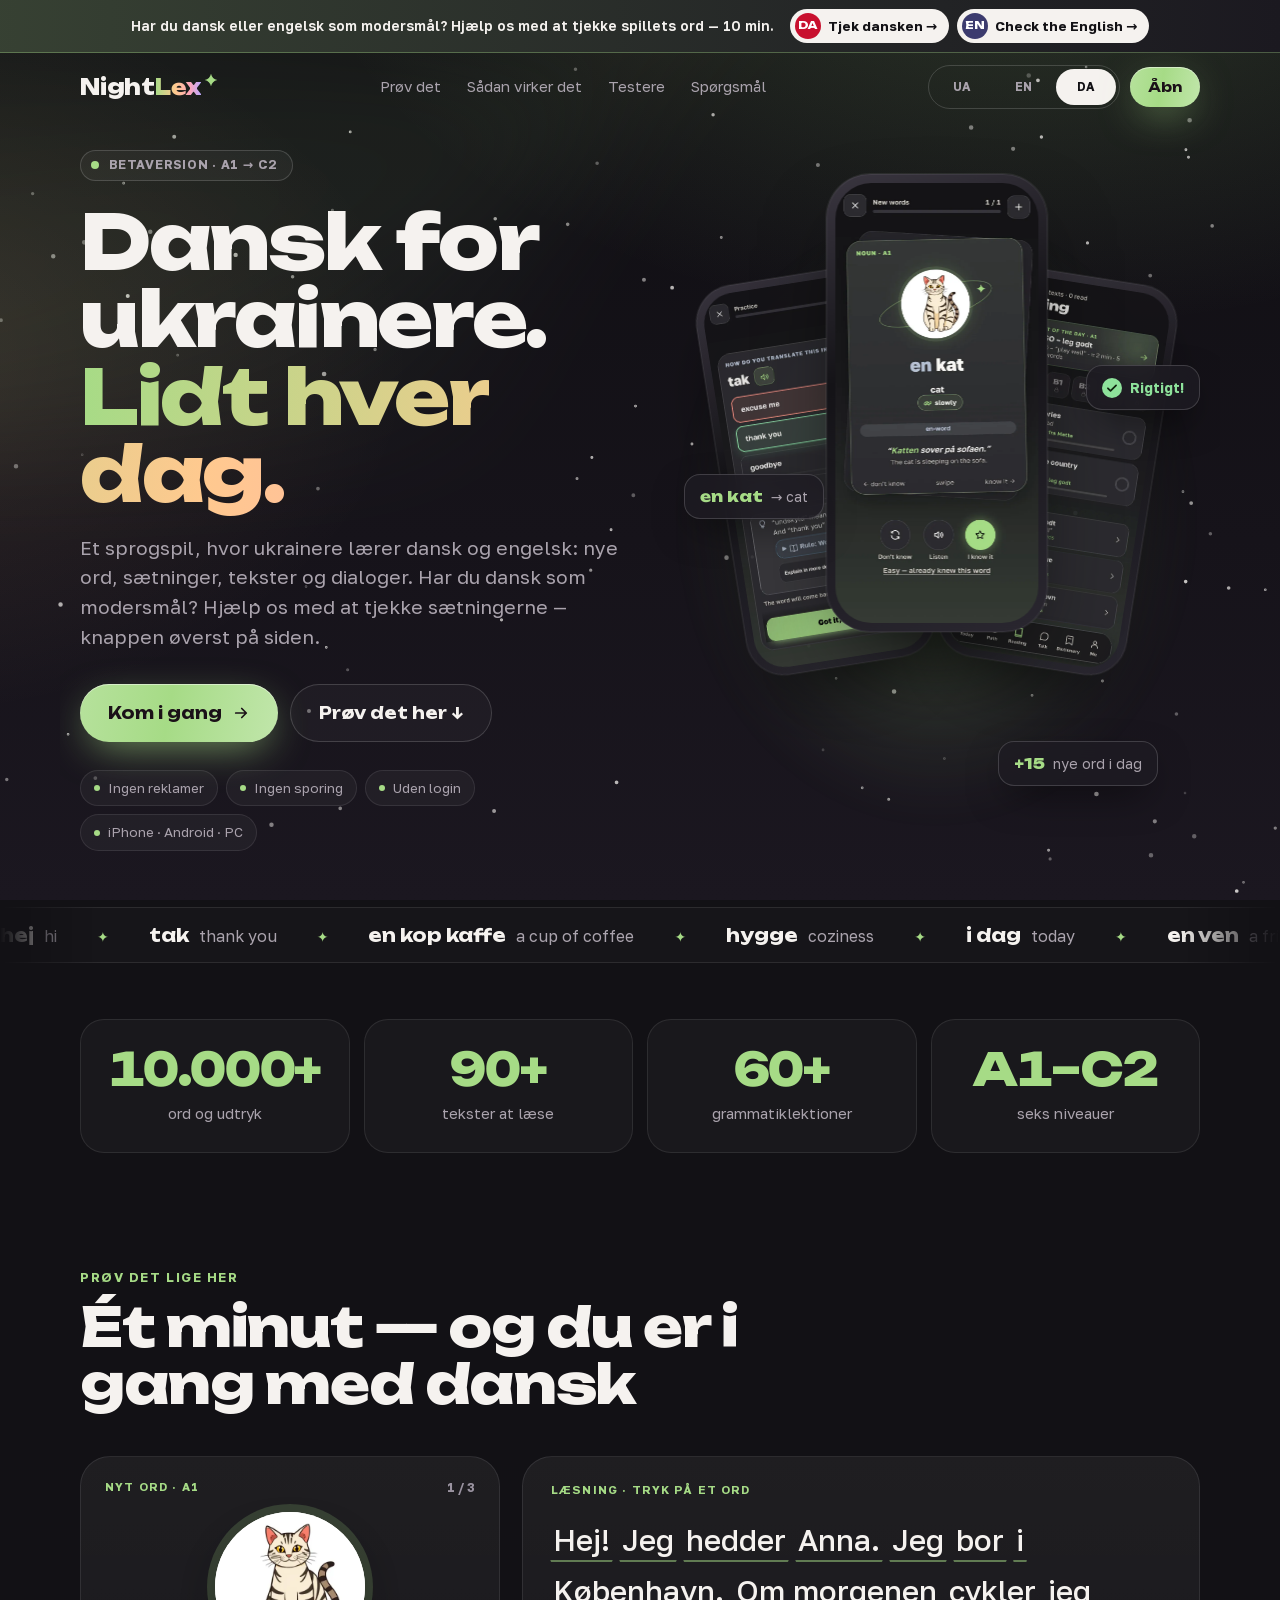
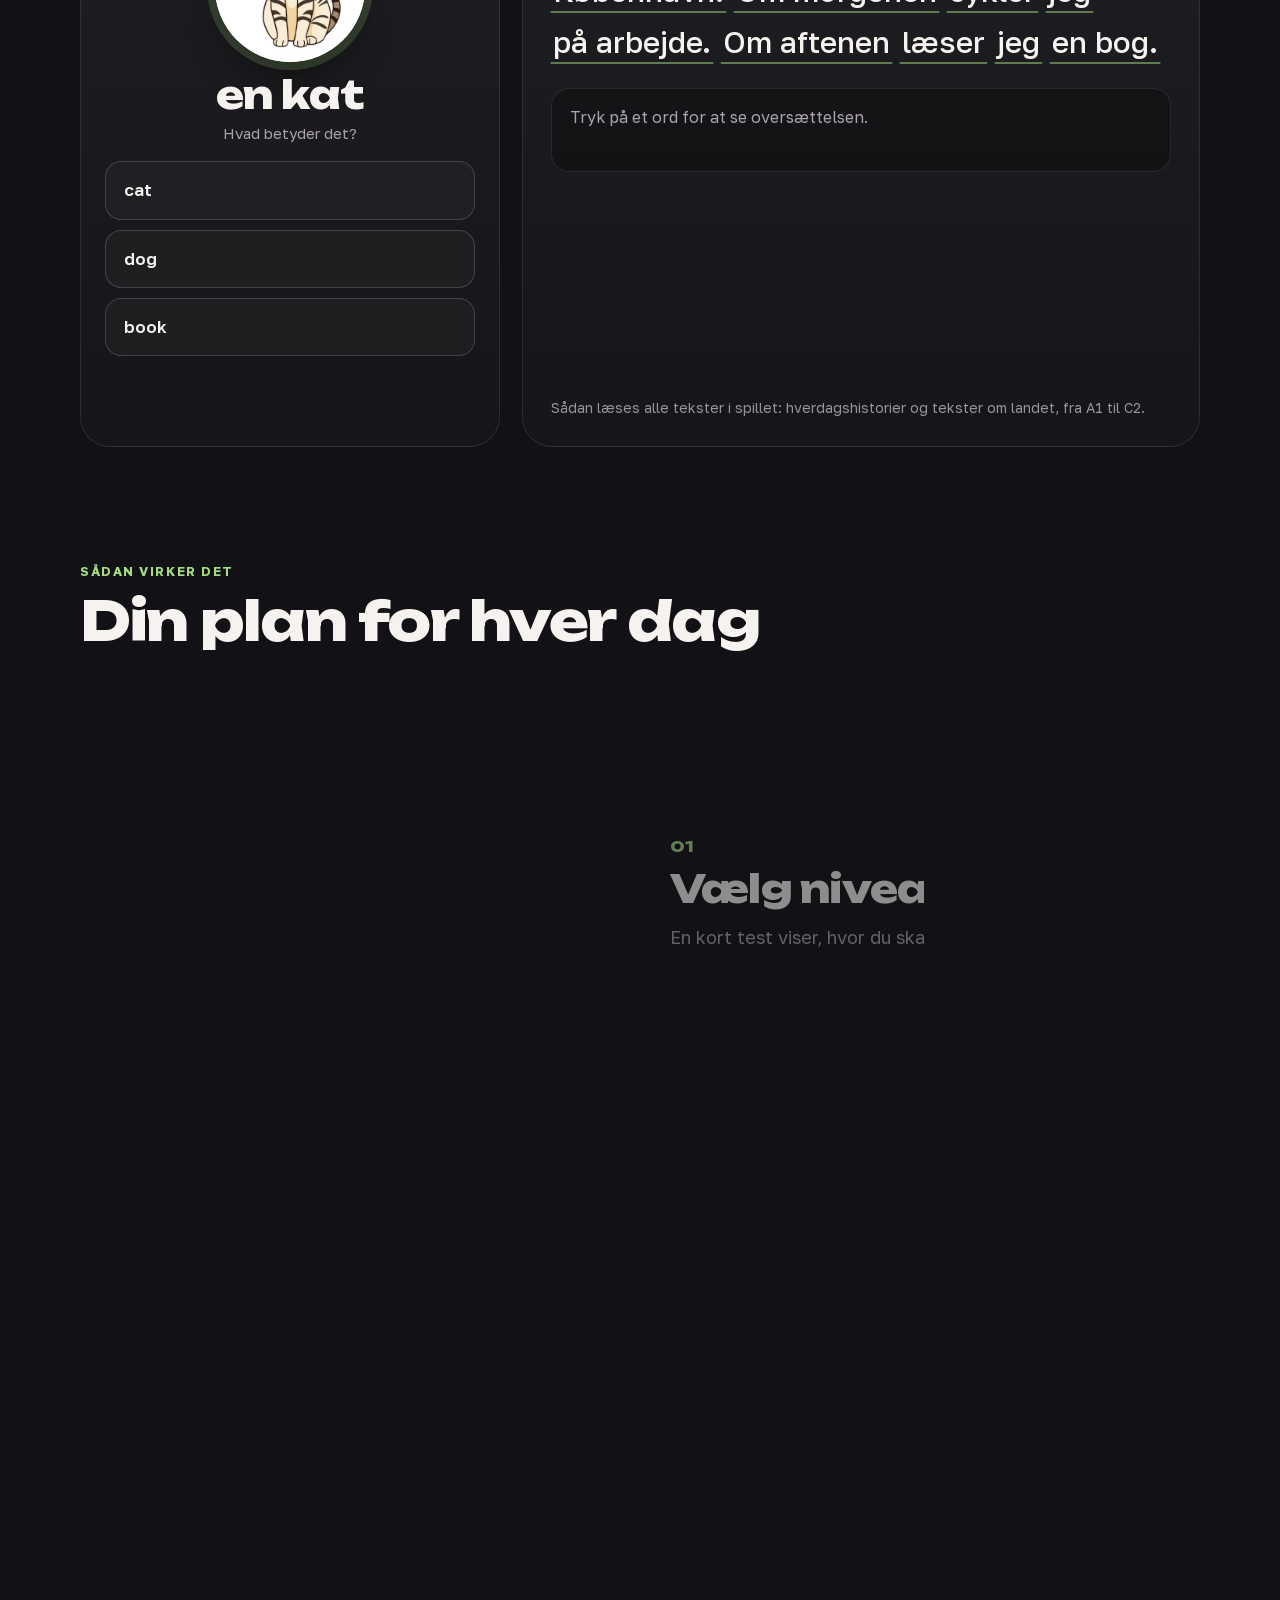
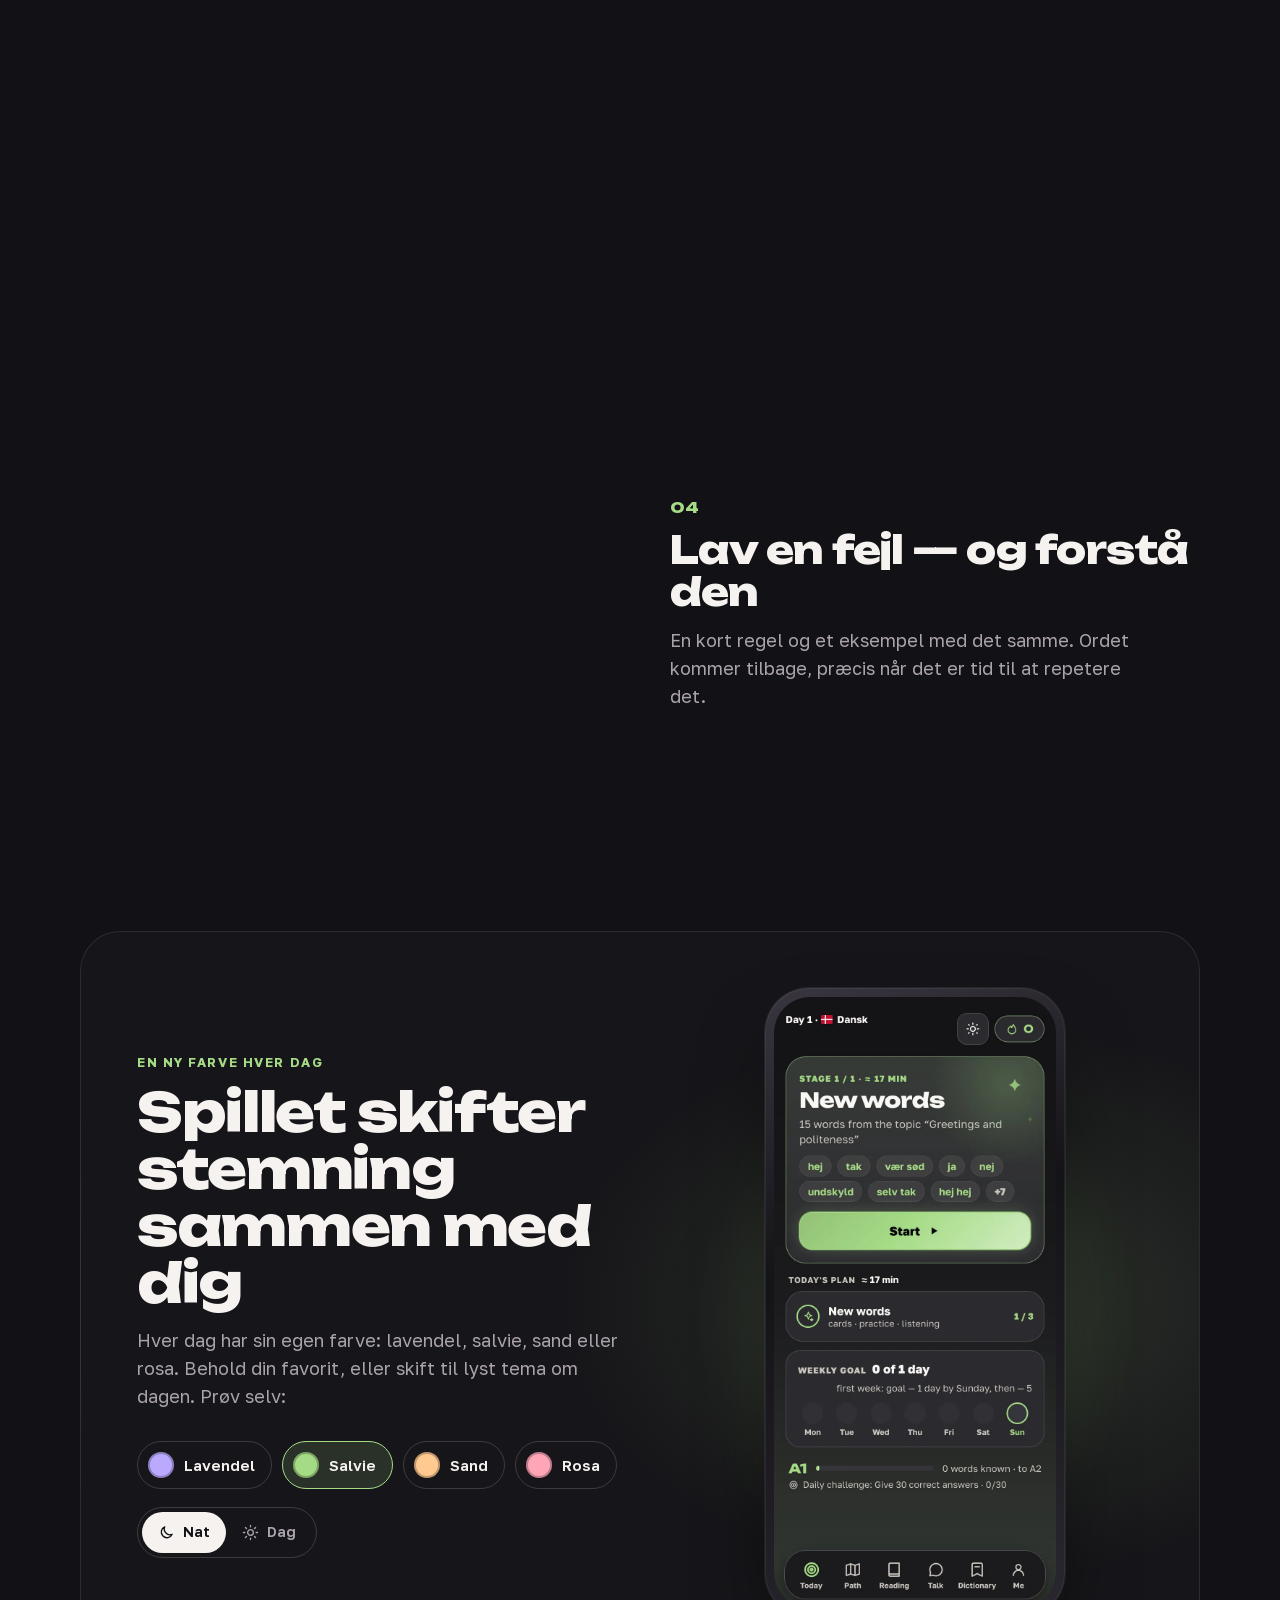
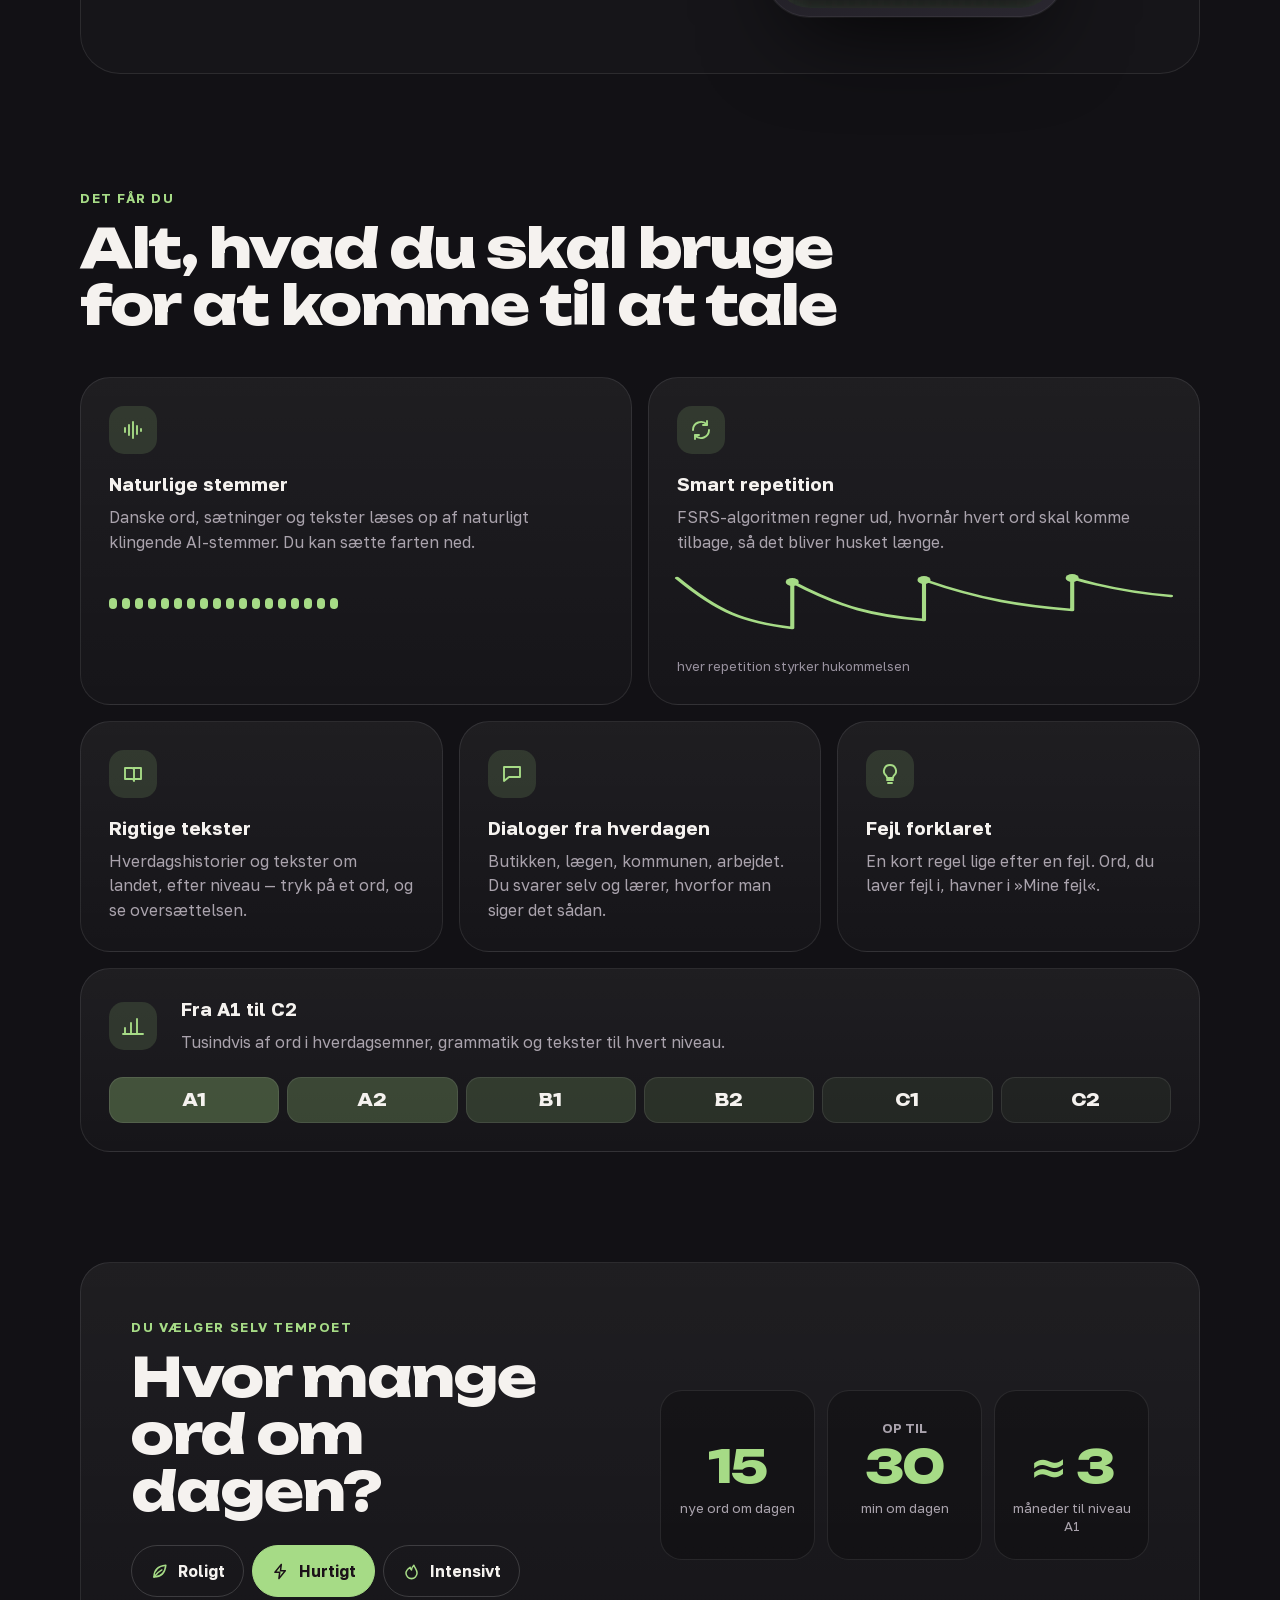
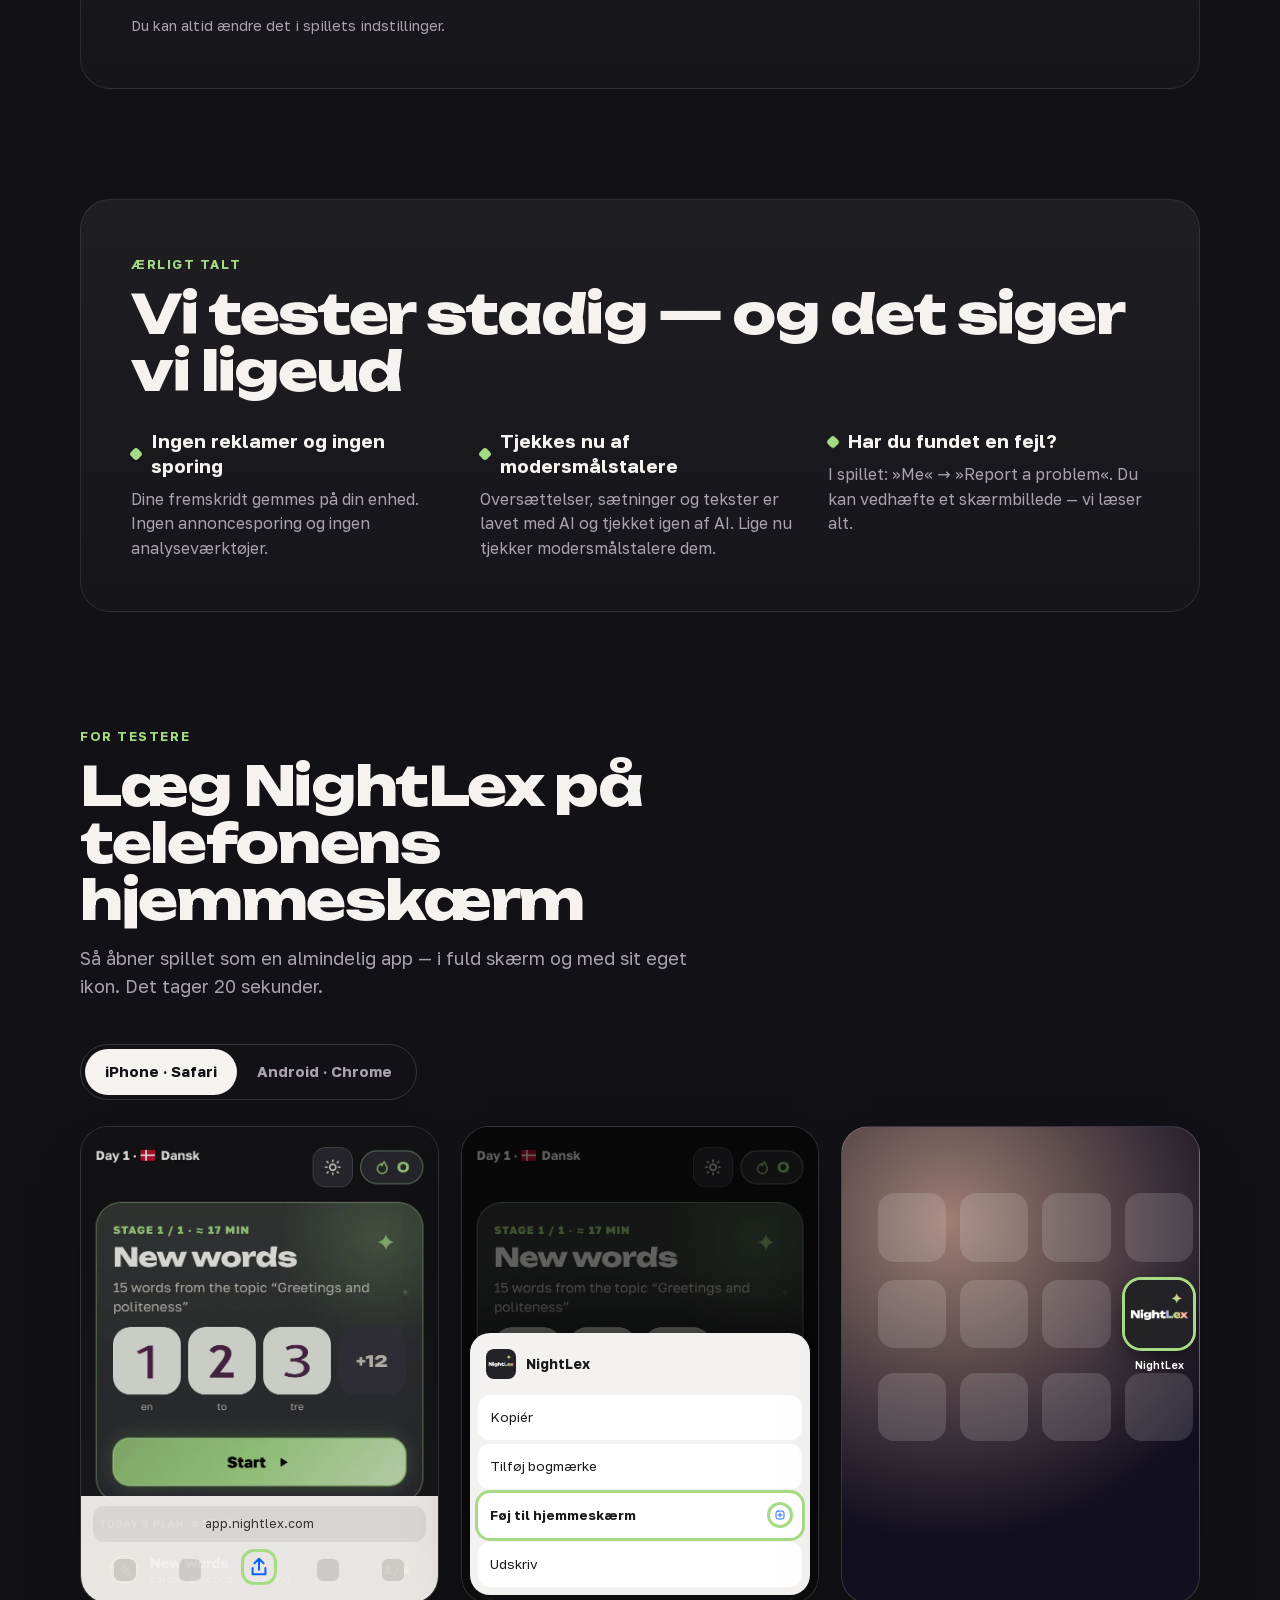
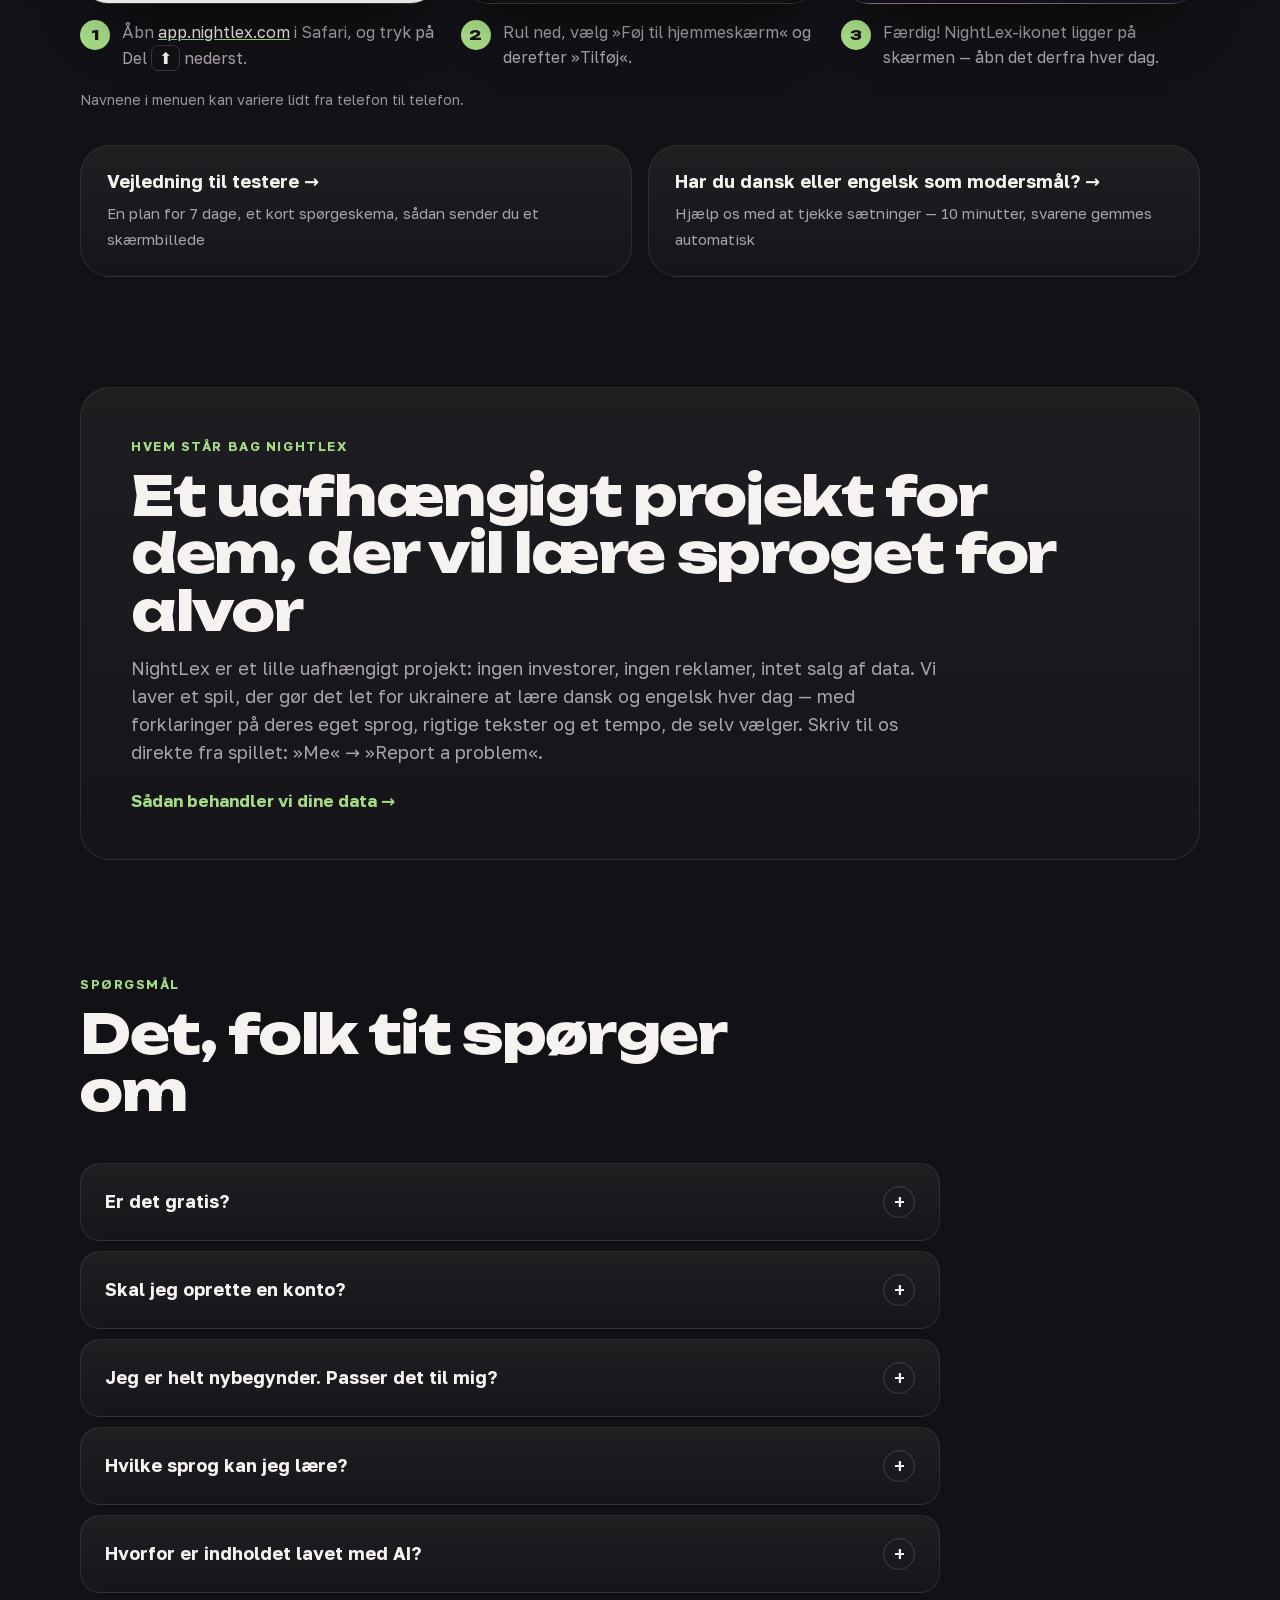
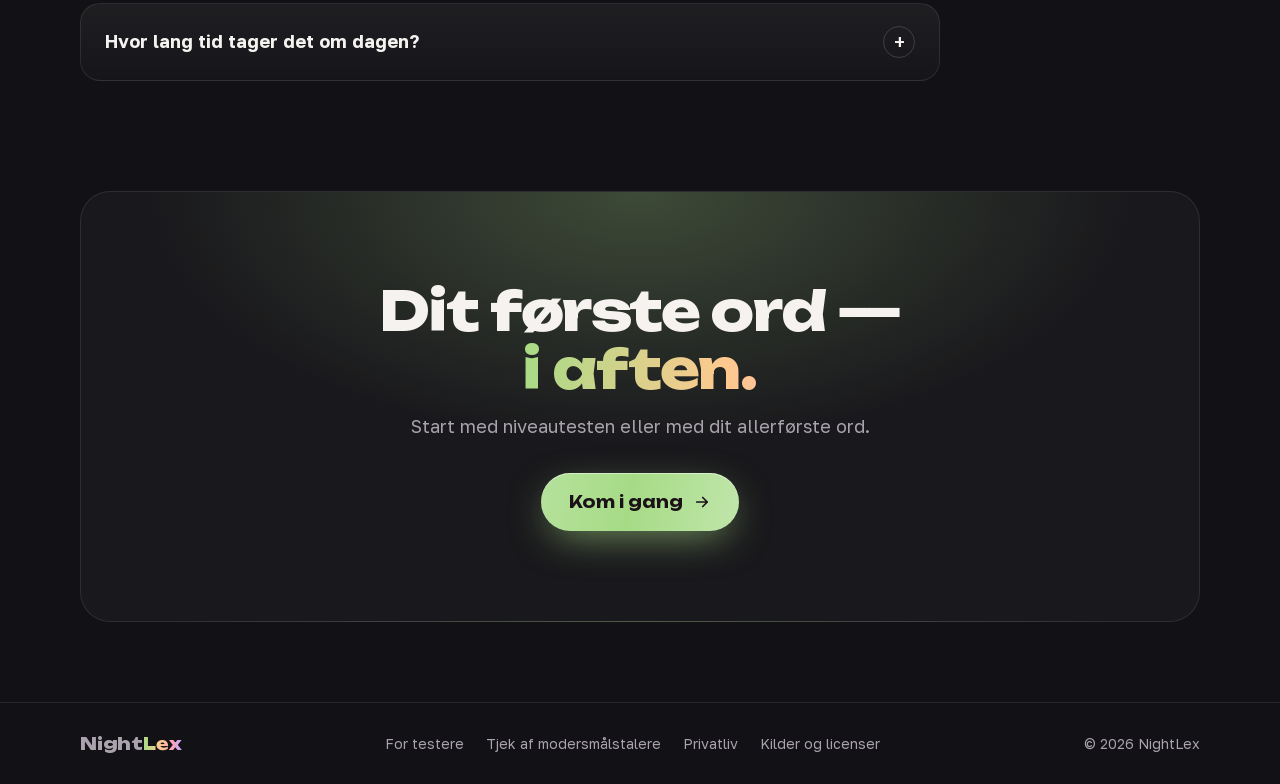
==== commit c40d98ab: "Лендінг Co-Authored-By: Claude Opus 5.5 <noreply@anthropic.com>" ====
--- a/da/index.html
+++ b/da/index.html
@@ -161,7 +161,7 @@
    </div>
    <div class="pace-out" aria-live="polite">
     <div class="po"><b id="pN">15</b><span data-t="po1">nye ord om dagen</span></div>
-    <div class="po"><b id="pT">до 30</b><span data-t="po2">min om dagen</span></div>
+    <div class="po"><b id="pT"><i>до</i>30</b><span data-t="po2">min om dagen</span></div>
     <div class="po"><b id="pM">≈ 3</b><span data-t="po3">måneder til niveau A1</span></div>
    </div>
   </div>
--- a/landing.css
+++ b/landing.css
@@ -419,3 +419,7 @@
 
 /* телефон: кроки «Як це працює» не бліді; підписи 01–04 під знімками */
 @media (max-width:980px){.step{opacity:1}.m-strip{counter-reset:sh}.m-strip img{position:relative}}
+
+/* «до / up to / op til» — маленьким над числом, щоб число не розвалювалось на рядки */
+.po b i{display:block;font:700 13px/1.2 var(--body);font-style:normal;color:var(--mut);letter-spacing:0;margin-bottom:6px;text-transform:uppercase}
+.po b{display:flex;flex-direction:column;align-items:center;justify-content:flex-end;min-height:1.6em}
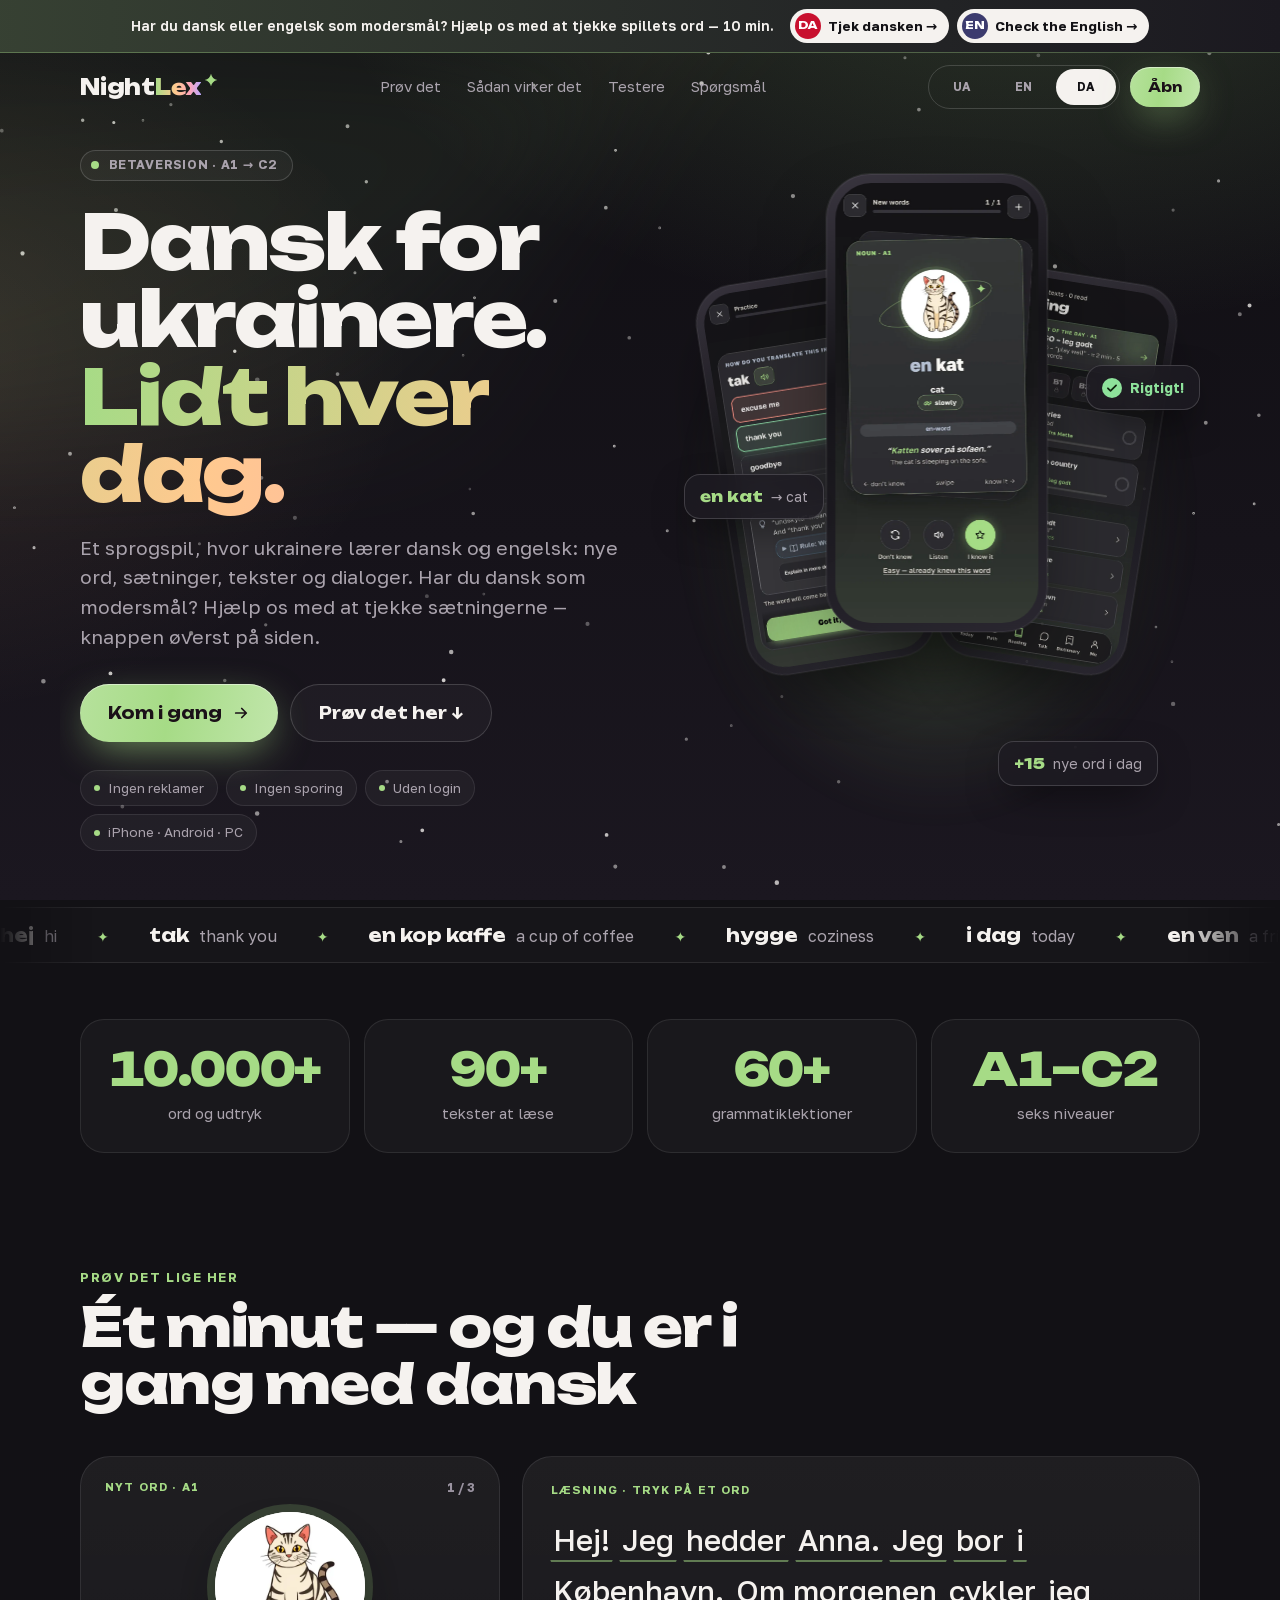
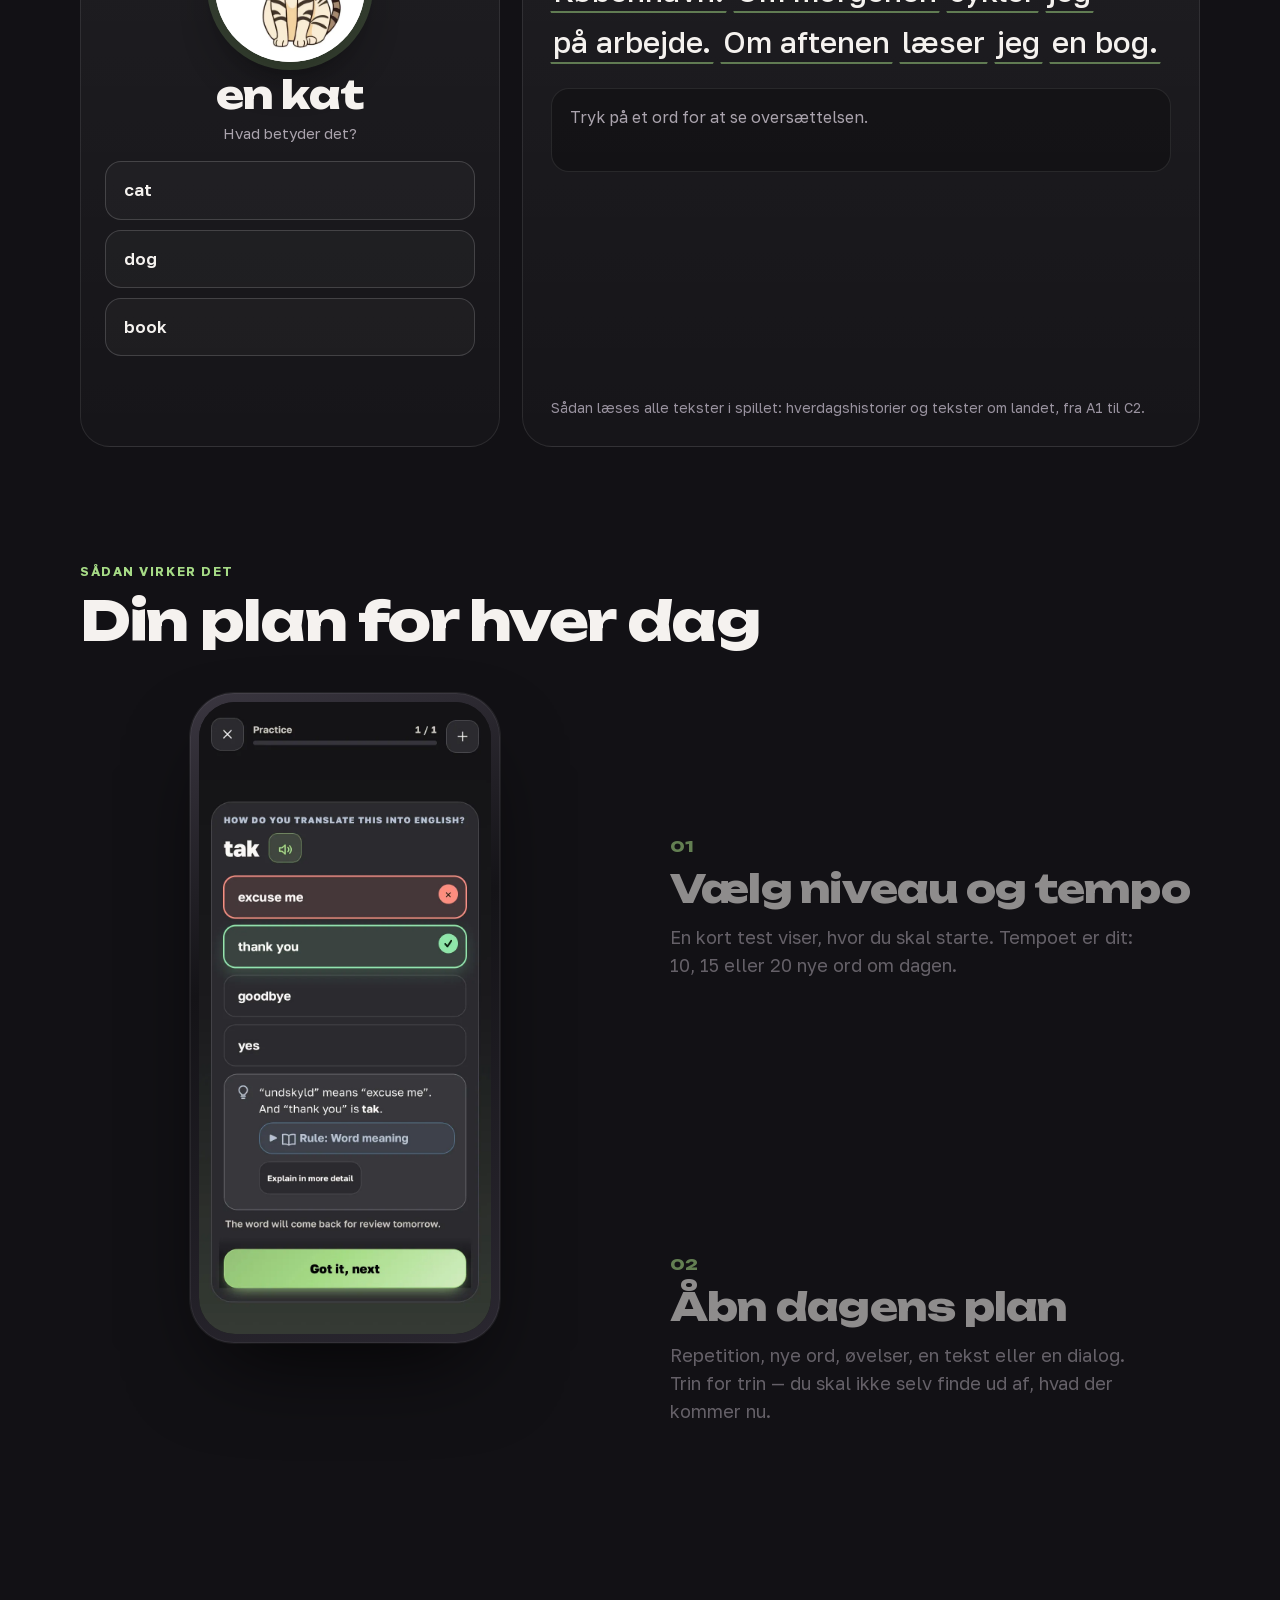
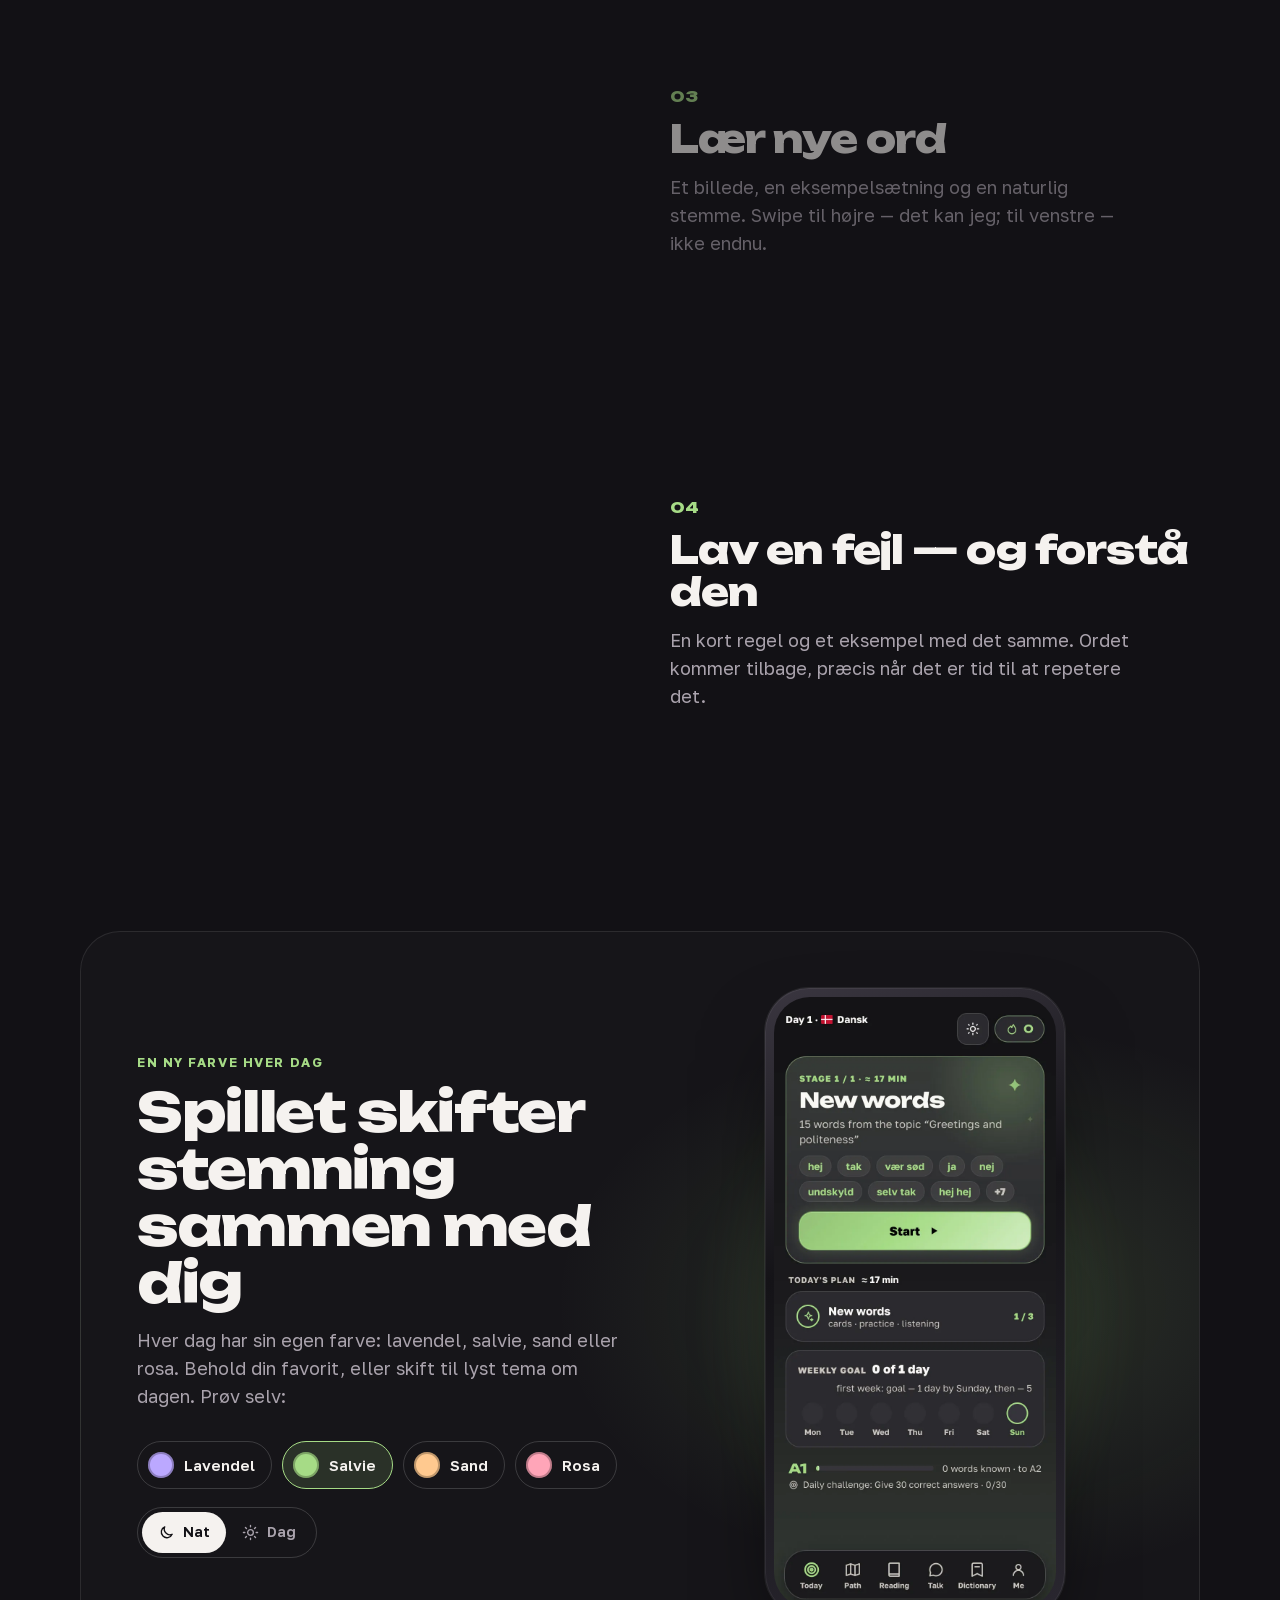
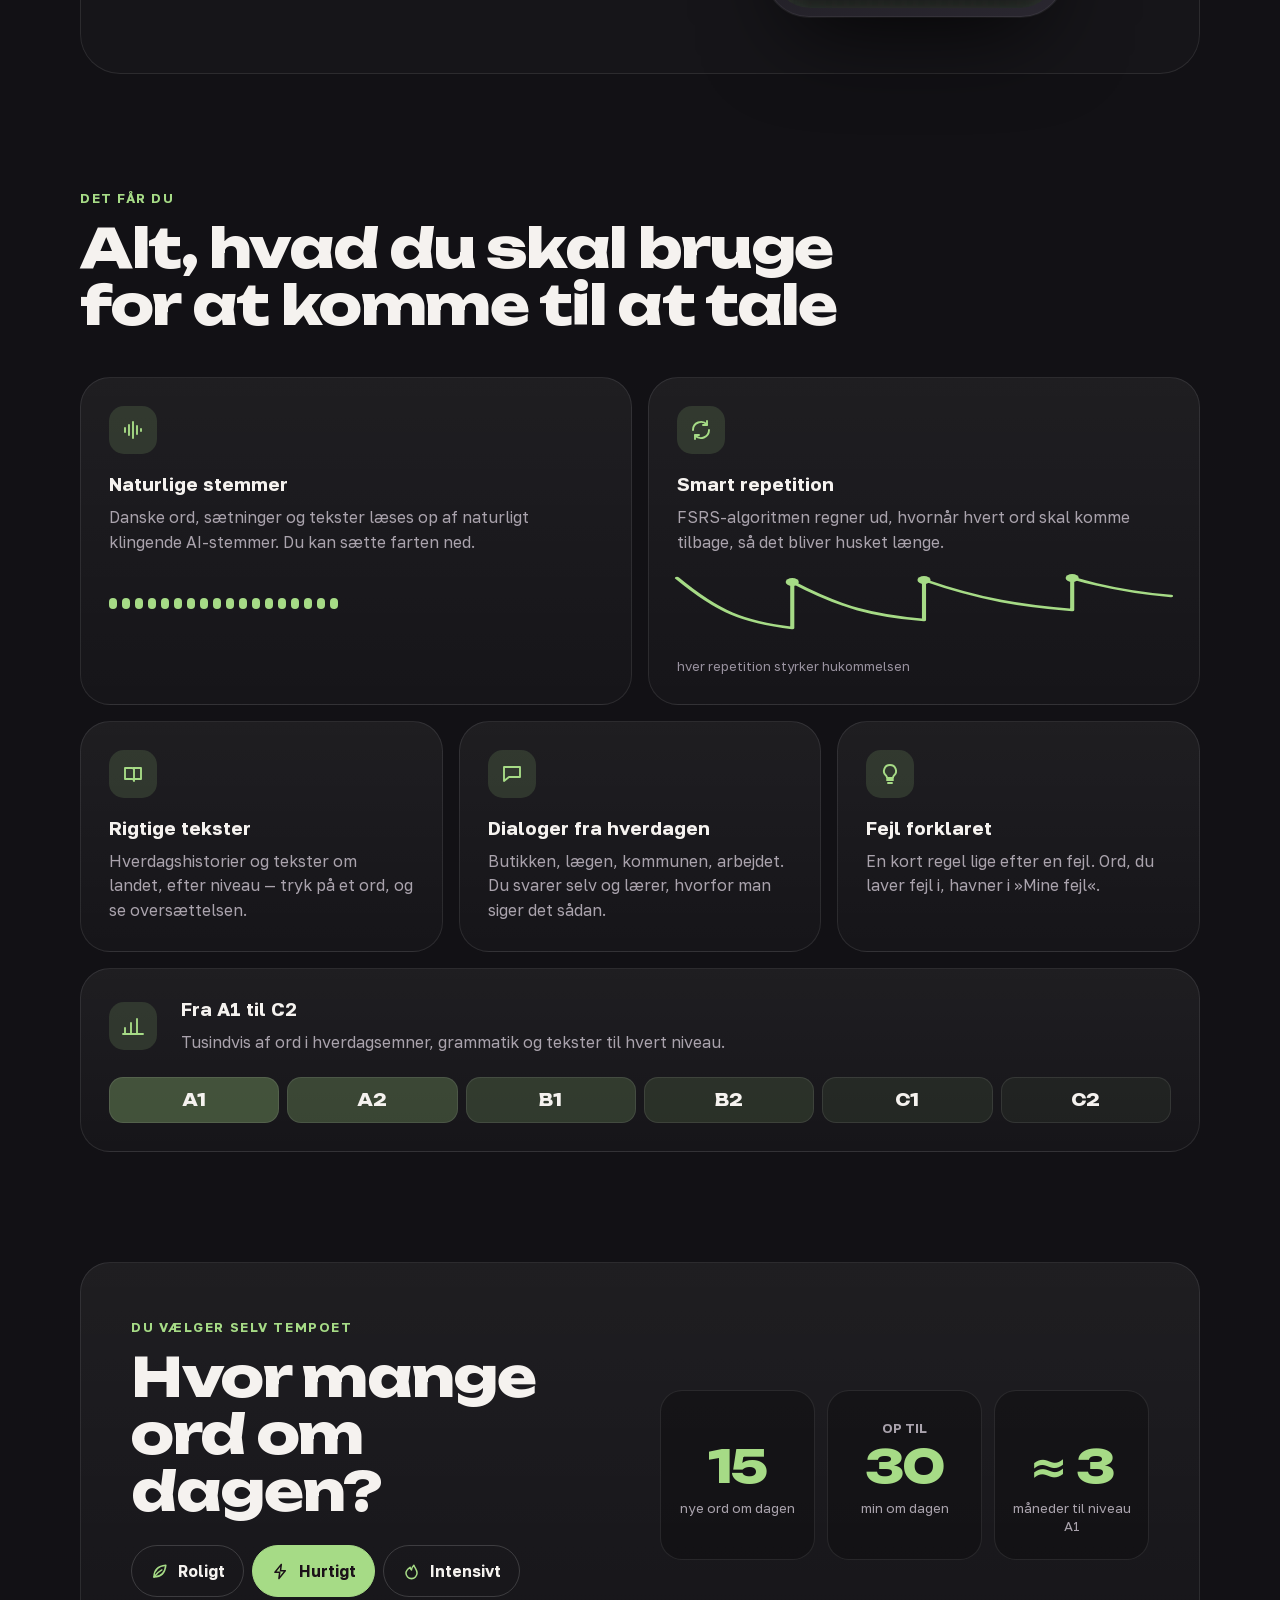
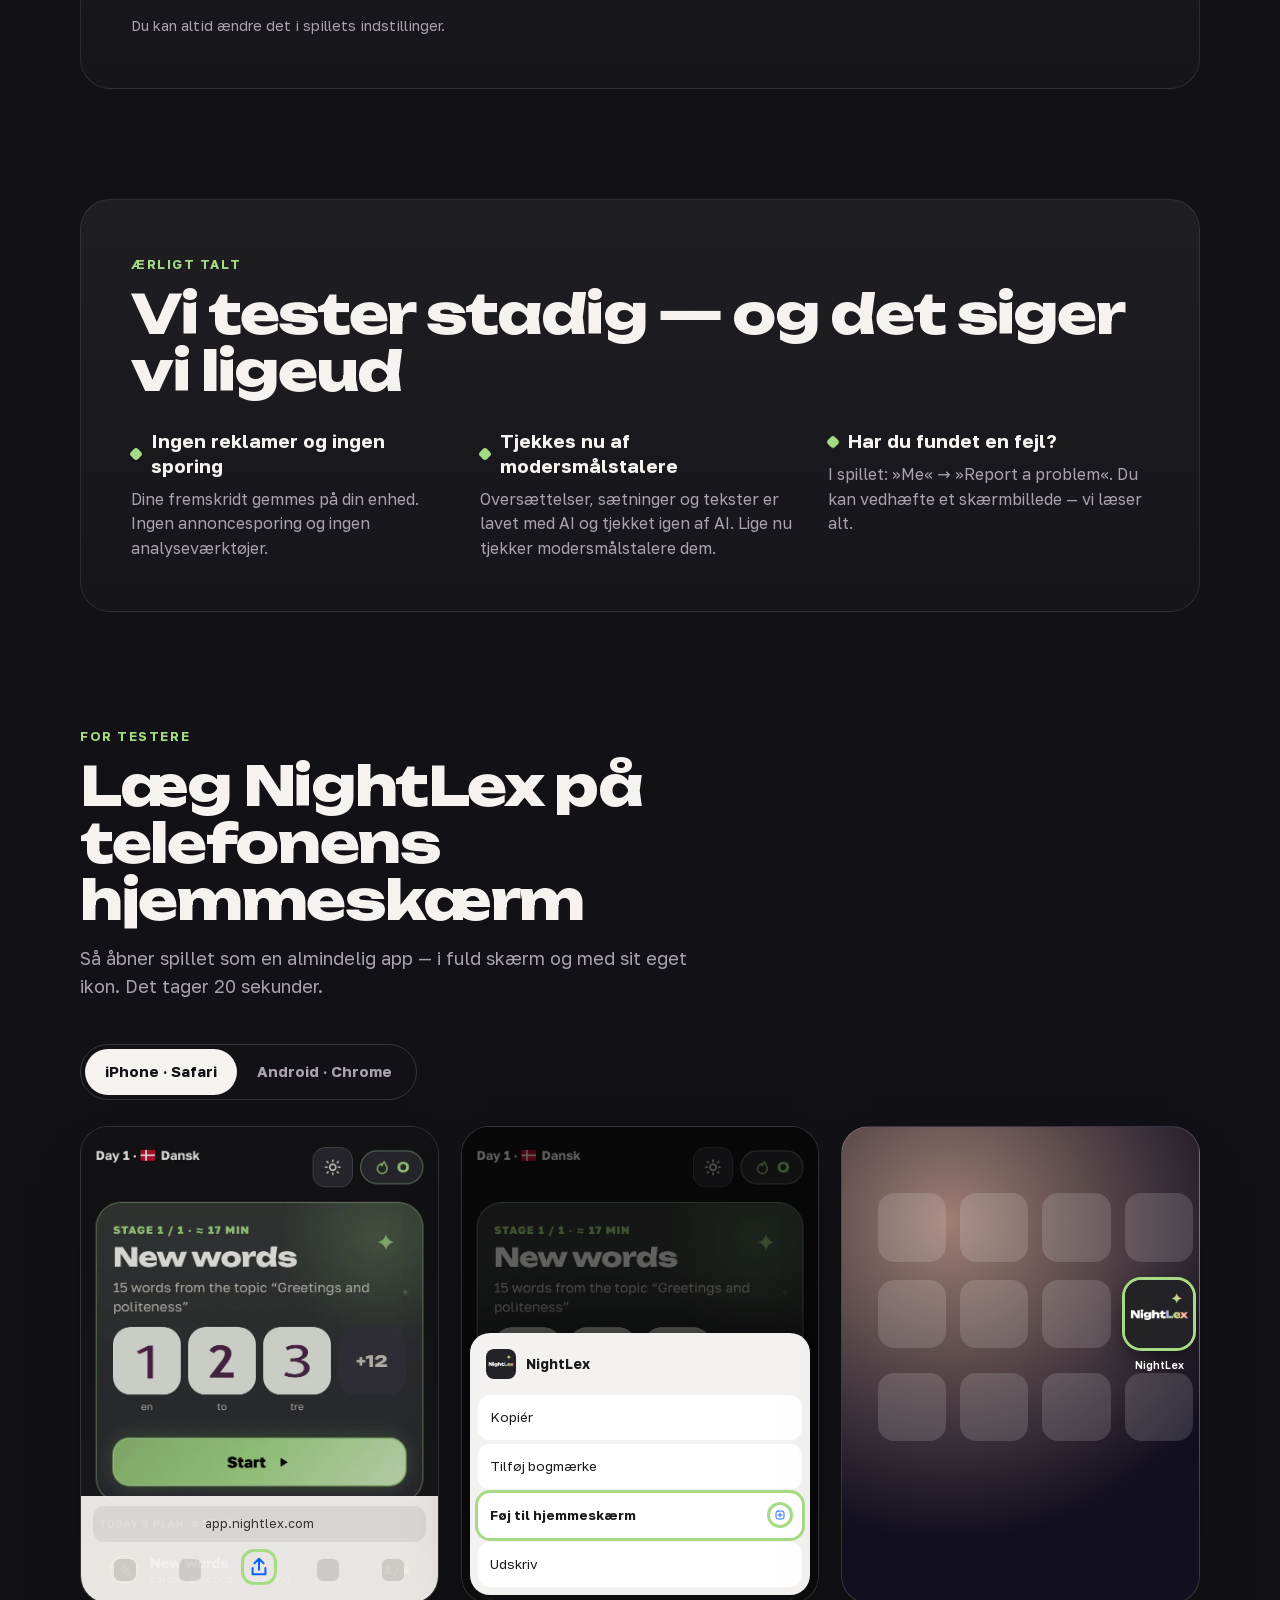
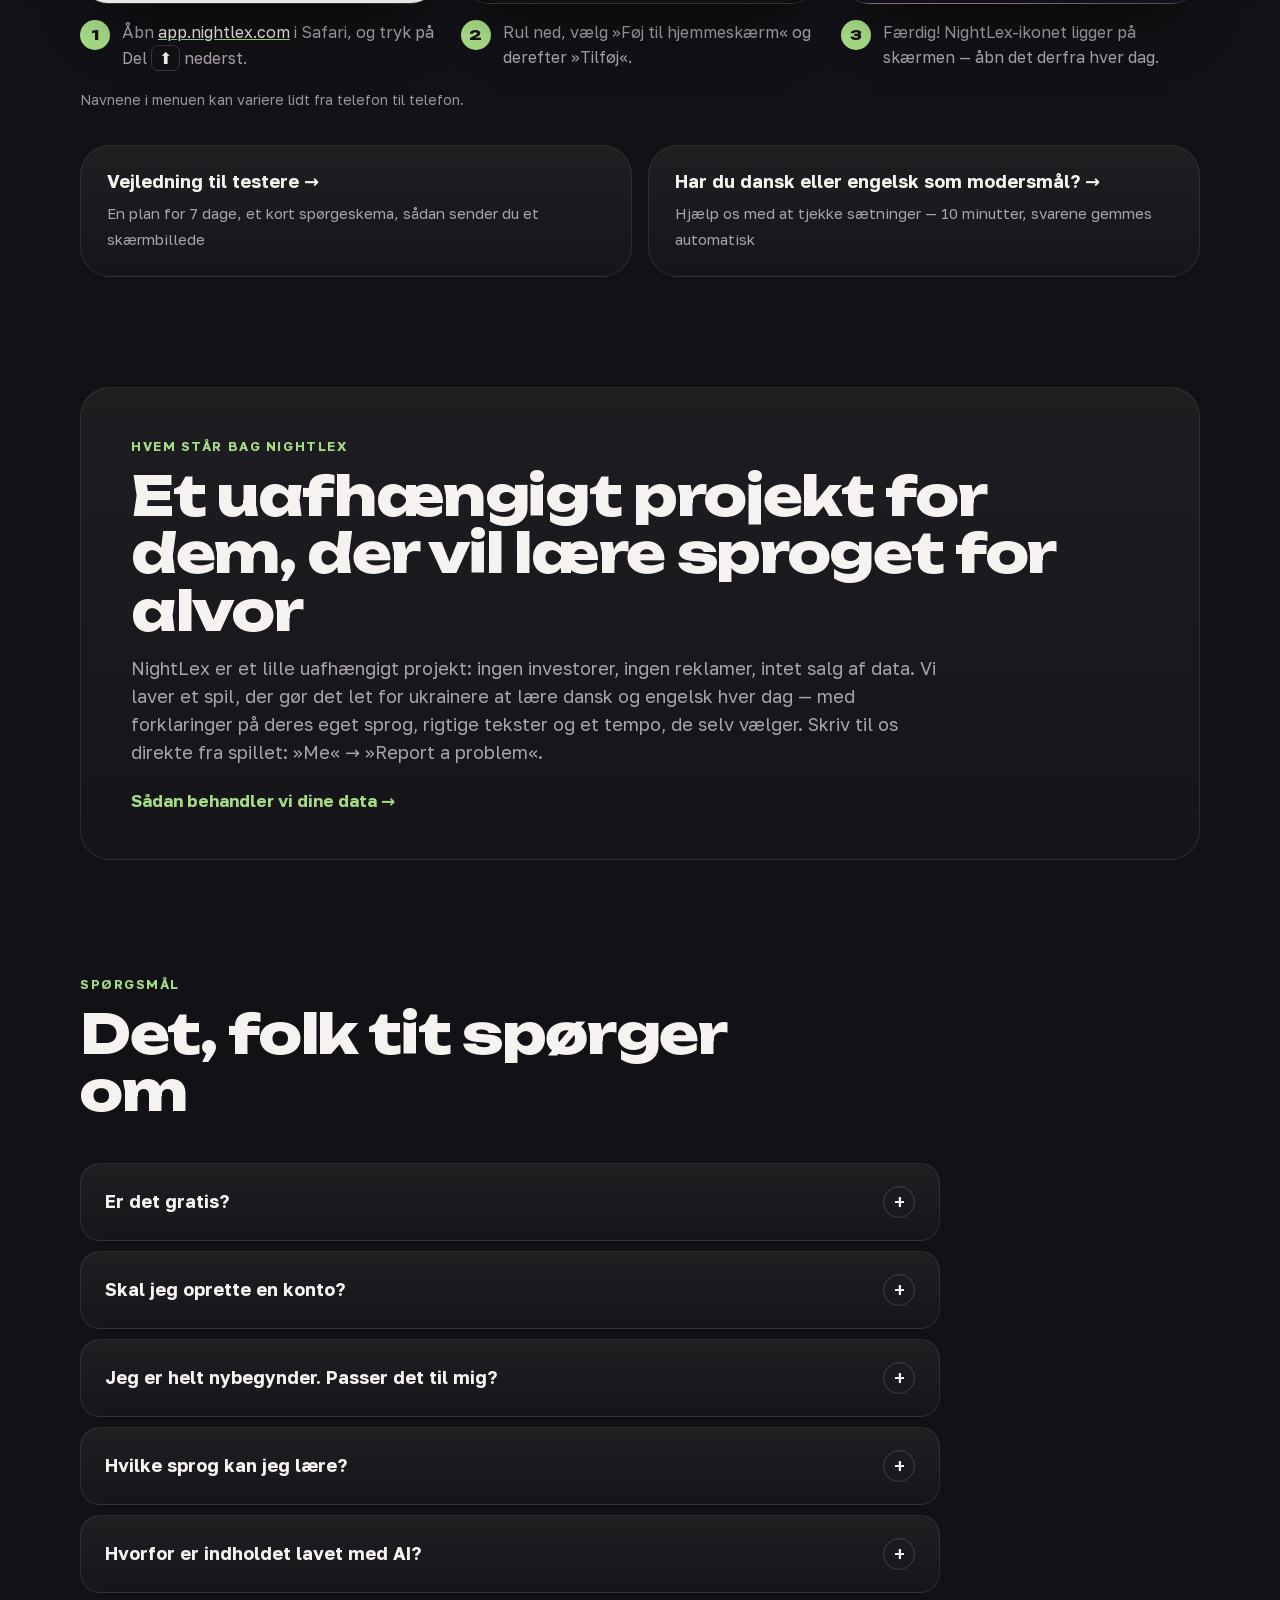
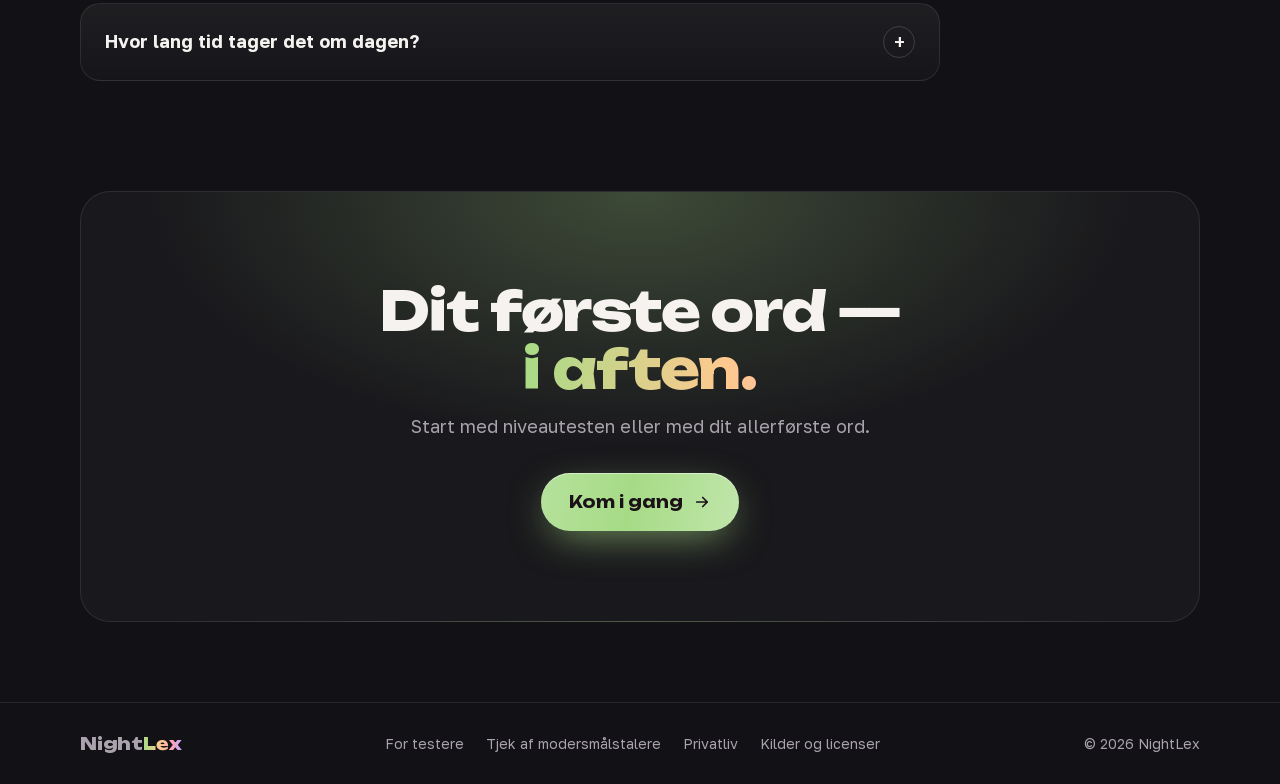
==== commit adc38588: "Лендінг Co-Authored-By: Claude Opus 5.5 <noreply@anthropic.com>" ====
--- a/da/index.html
+++ b/da/index.html
@@ -228,7 +228,7 @@
    <span class="eyebrow" data-t="e_ab">Hvem står bag NightLex</span>
    <h2 data-t="h_ab">Et uafhængigt projekt for dem, der vil lære sproget for alvor</h2>
    <p class="sub" data-t="p_ab">NightLex er et lille uafhængigt projekt: ingen investorer, ingen reklamer, intet salg af data. Vi laver et spil, der gør det let for ukrainere at lære dansk og engelsk hver dag — med forklaringer på deres eget sprog, rigtige tekster og et tempo, de selv vælger. Skriv til os direkte fra spillet: »Me« → »Report a problem«.</p>
-   <a class="ab-link" href="/privacy.html" data-t="ab_priv">Sådan behandler vi dine data →</a>
+   <a class="ab-link" href="/da/privacy.html" data-t="ab_priv">Sådan behandler vi dine data →</a>
   </div>
  </section>
 
@@ -256,7 +256,7 @@
 <footer>
  <div class="wrap foot">
   <a class="logo sm" href="/" aria-label="NightLex"><span>Night</span><span class="lx">Lex</span></a>
-  <nav><a href="https://app.nightlex.com/test.html" data-t="ft1">For testere</a><a href="https://app.nightlex.com/check.html" data-t="ft2">Tjek af modersmålstalere</a><a href="/privacy.html" data-t="ft4">Privatliv</a><a href="/credits.html" data-t="ft3">Kilder og licenser</a></nav>
+  <nav><a href="https://app.nightlex.com/test.html" data-t="ft1">For testere</a><a href="https://app.nightlex.com/check.html" data-t="ft2">Tjek af modersmålstalere</a><a href="/da/privacy.html" data-t="ft4">Privatliv</a><a href="/da/credits.html" data-t="ft3">Kilder og licenser</a></nav>
   <span class="copy">© 2026 NightLex</span>
  </div>
 </footer>
